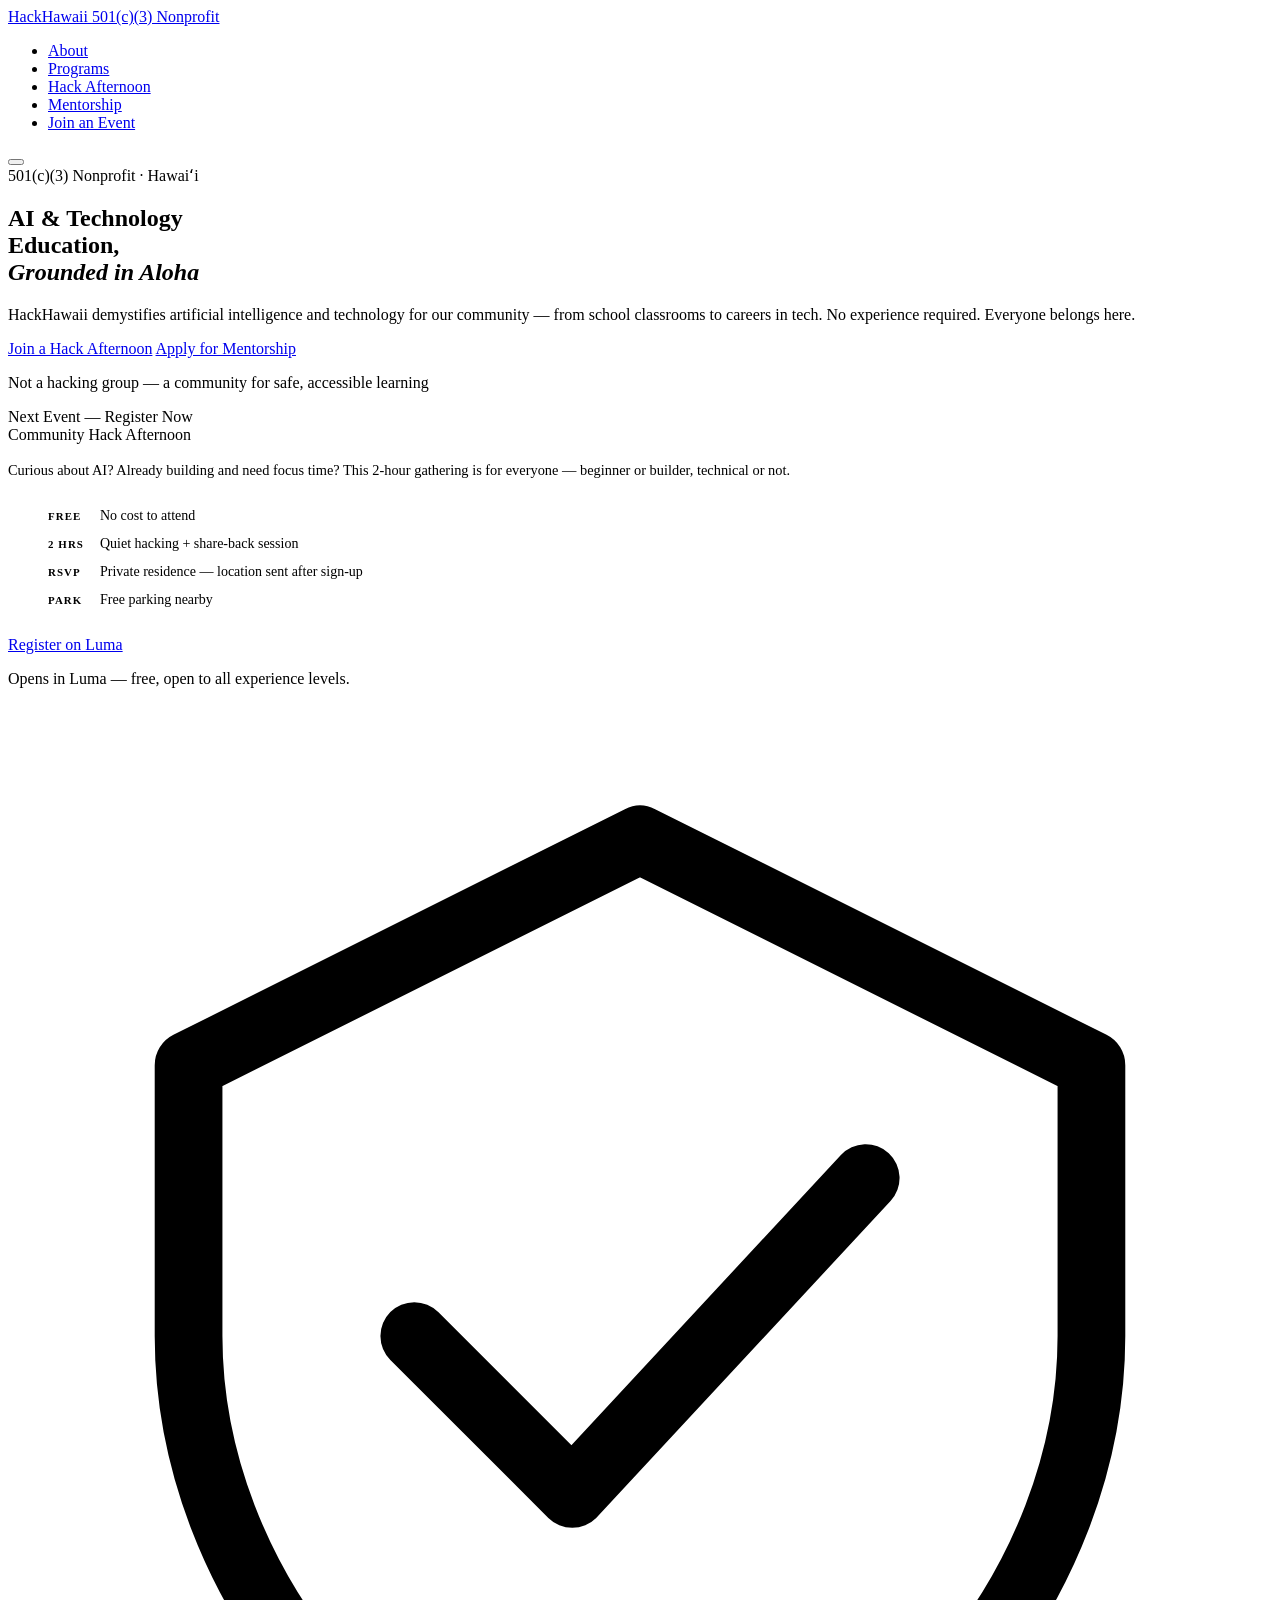
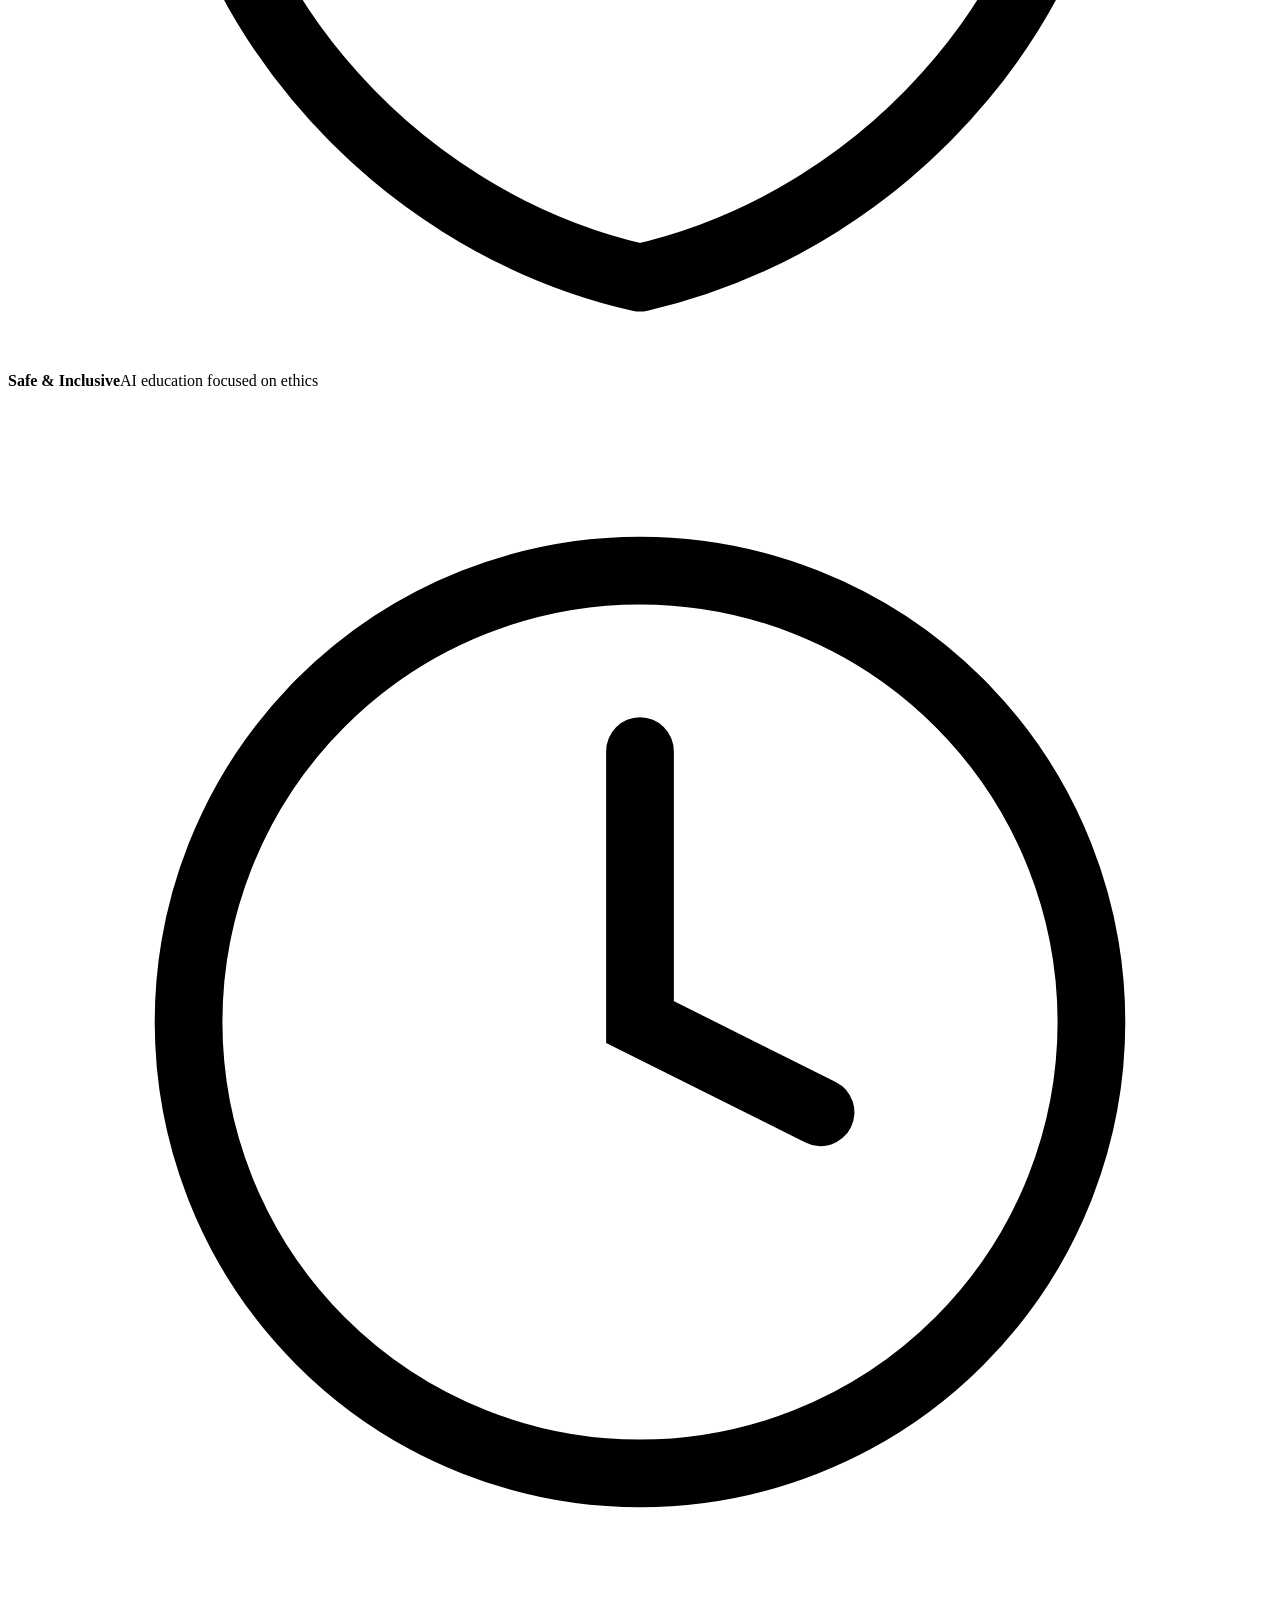
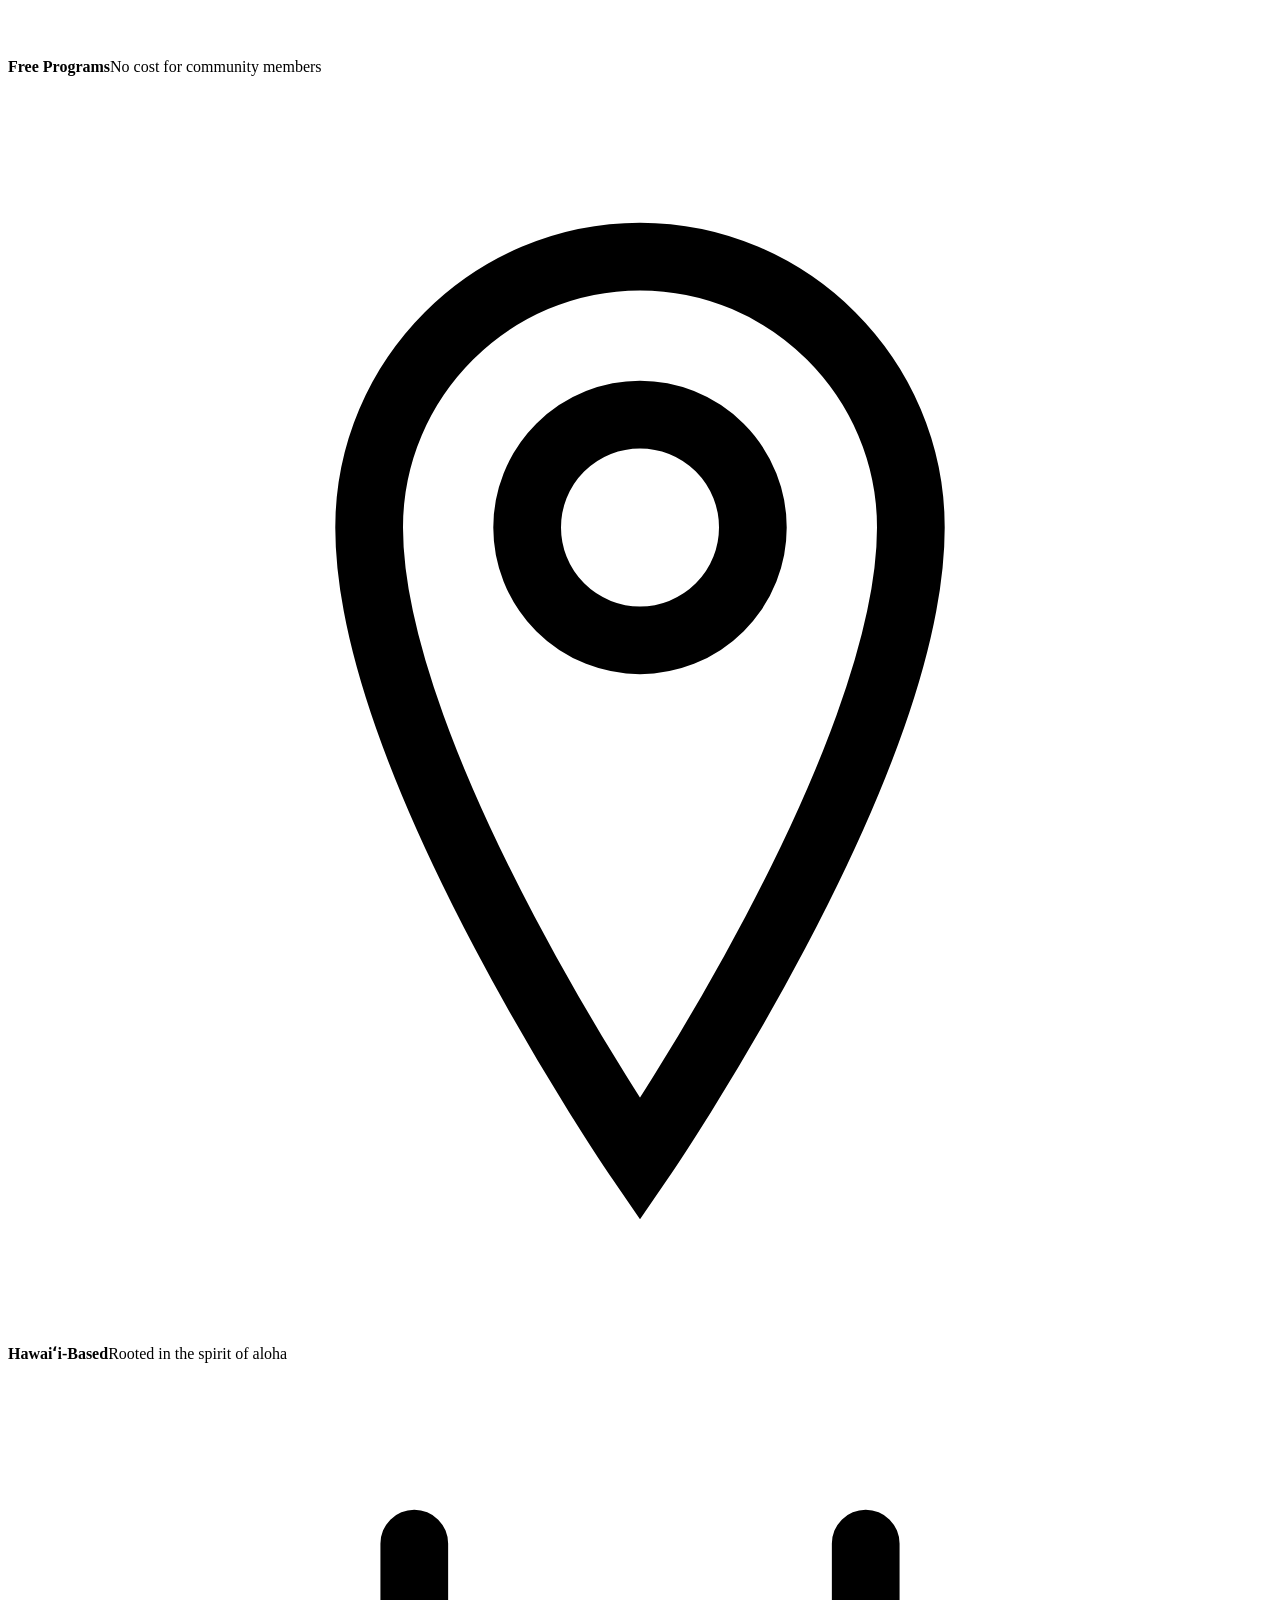
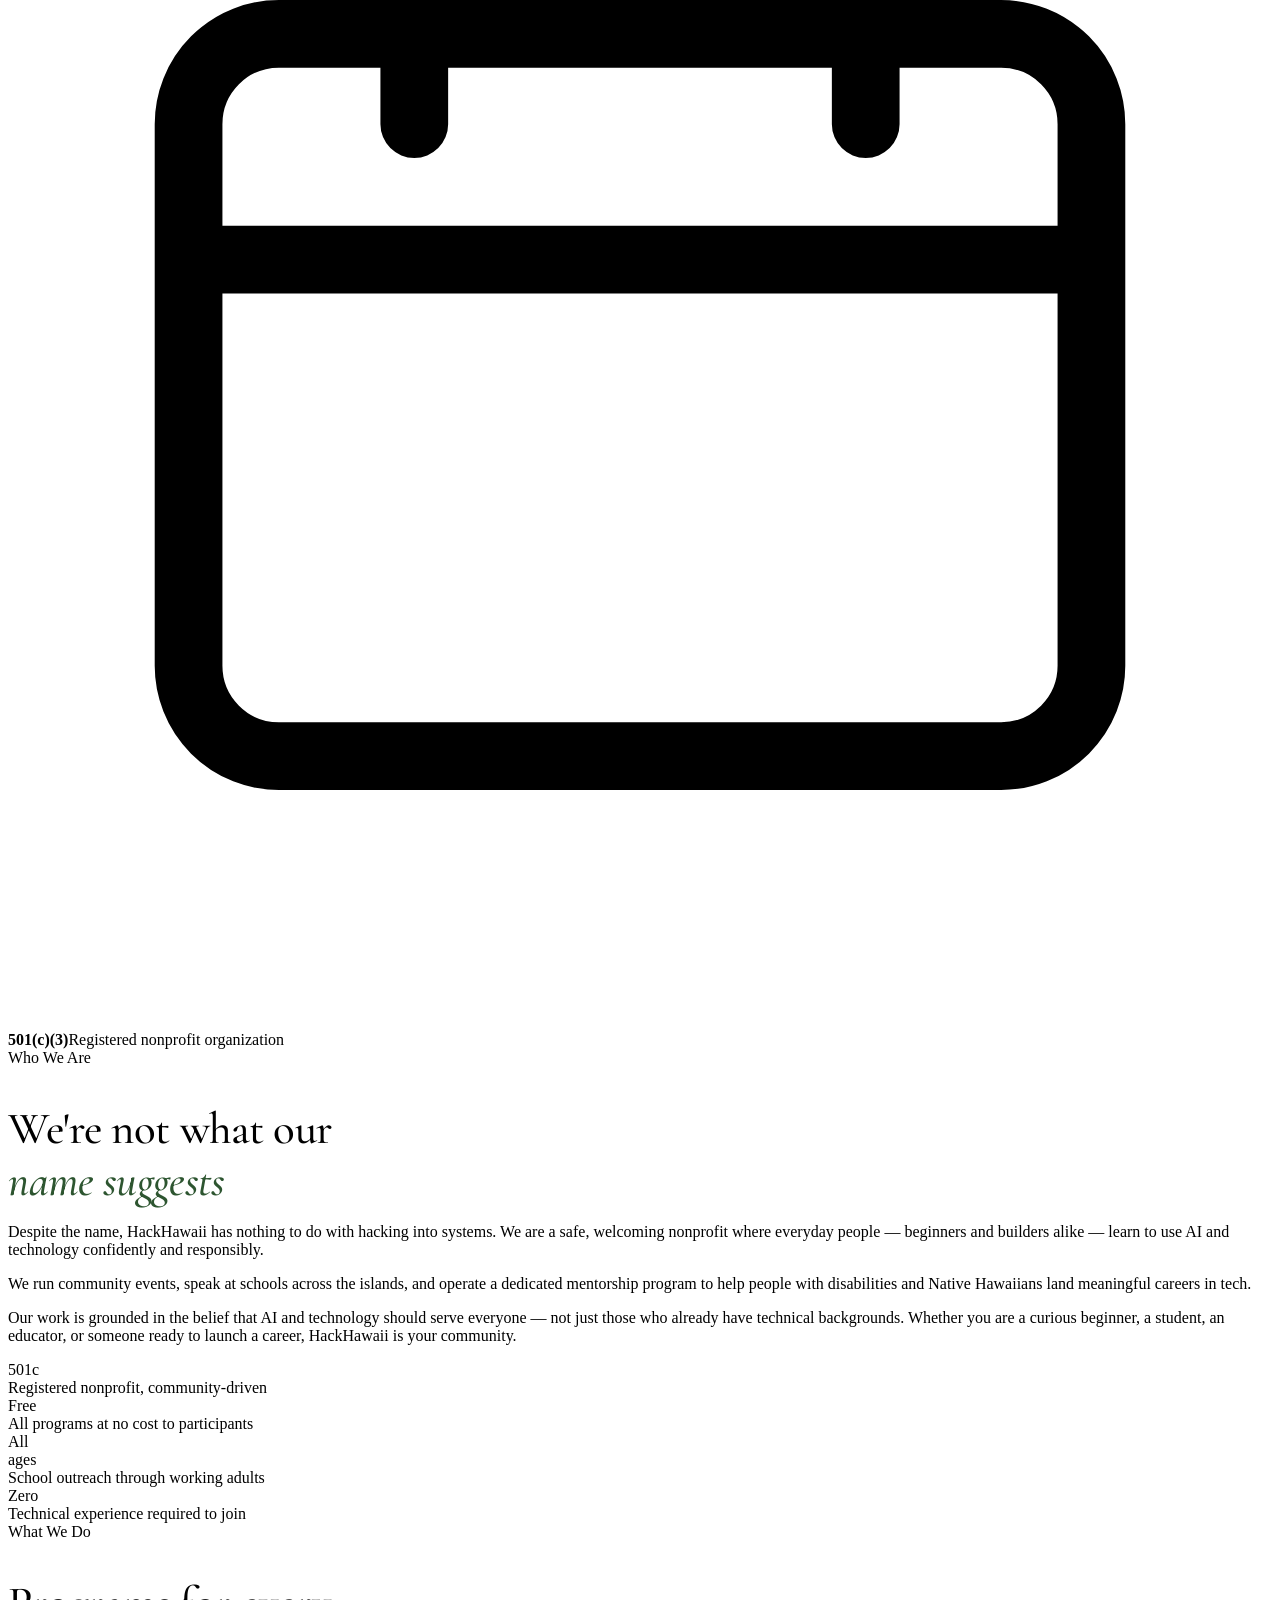
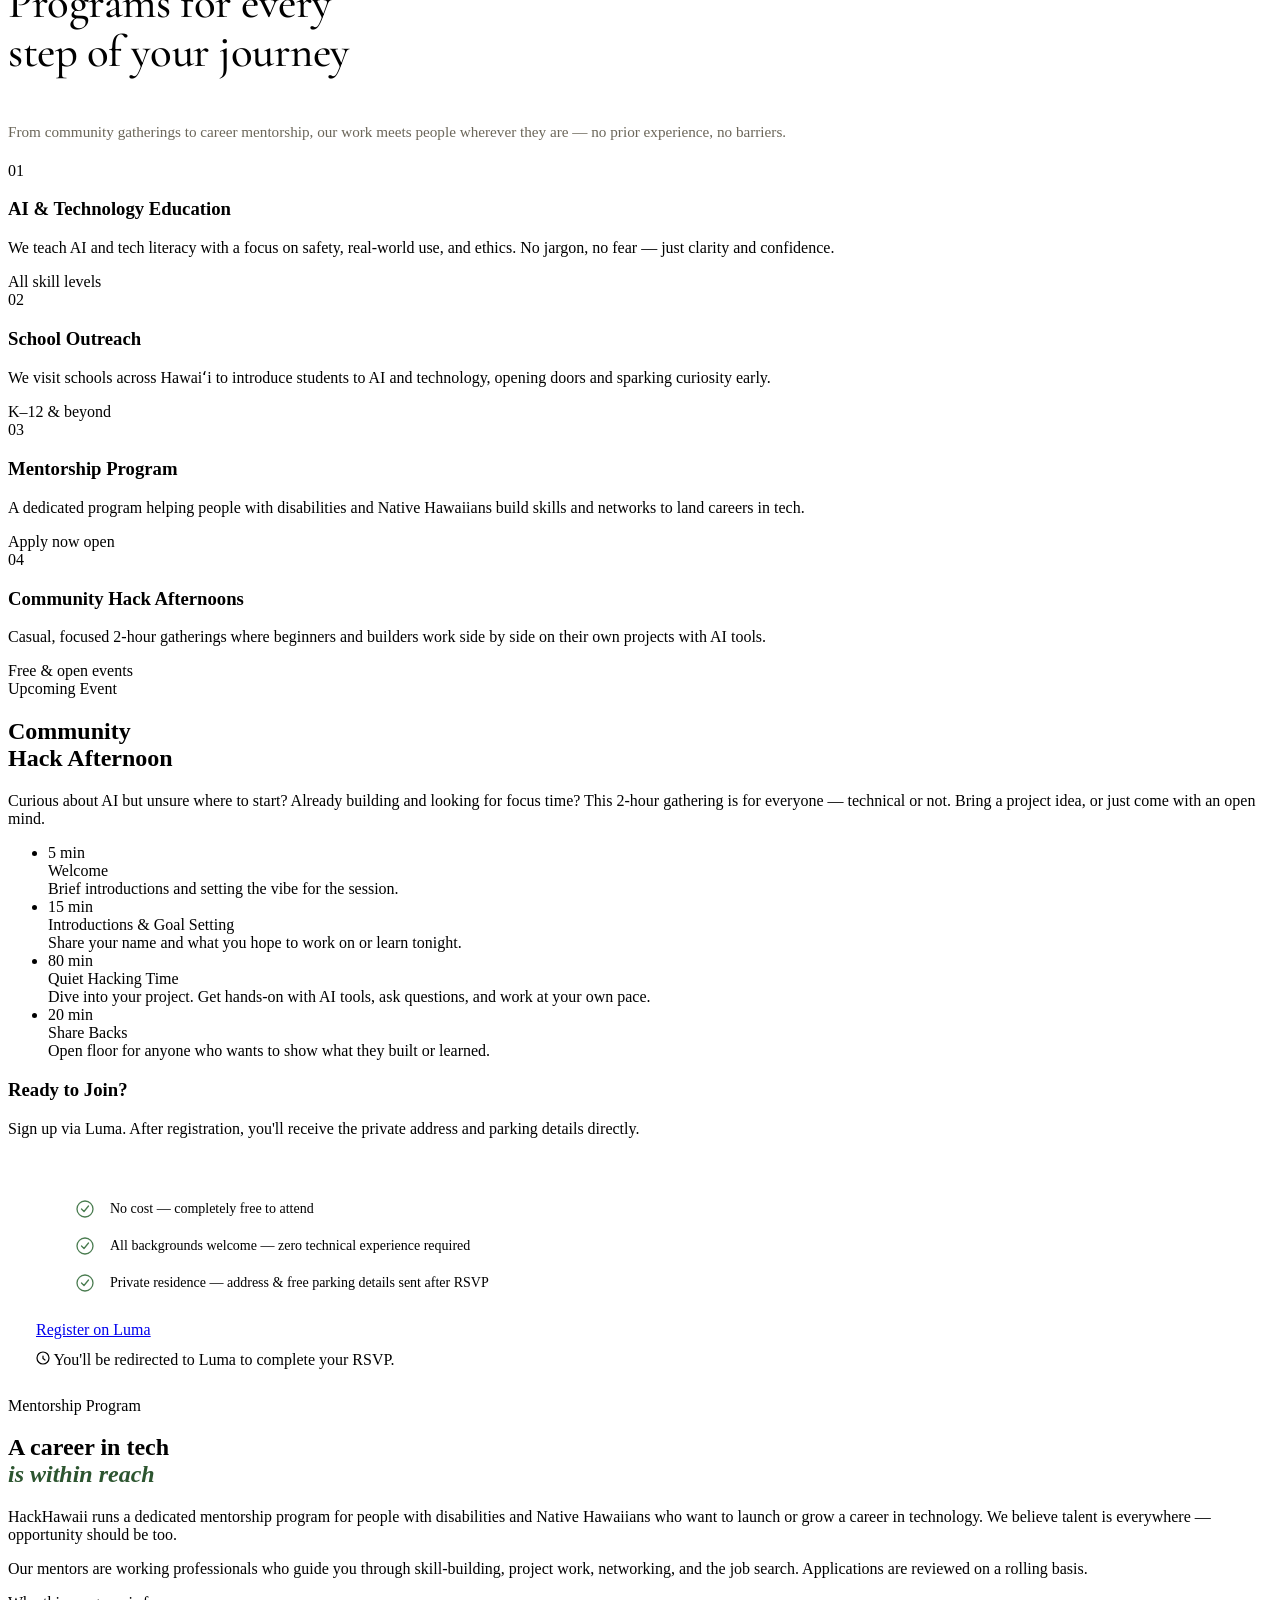
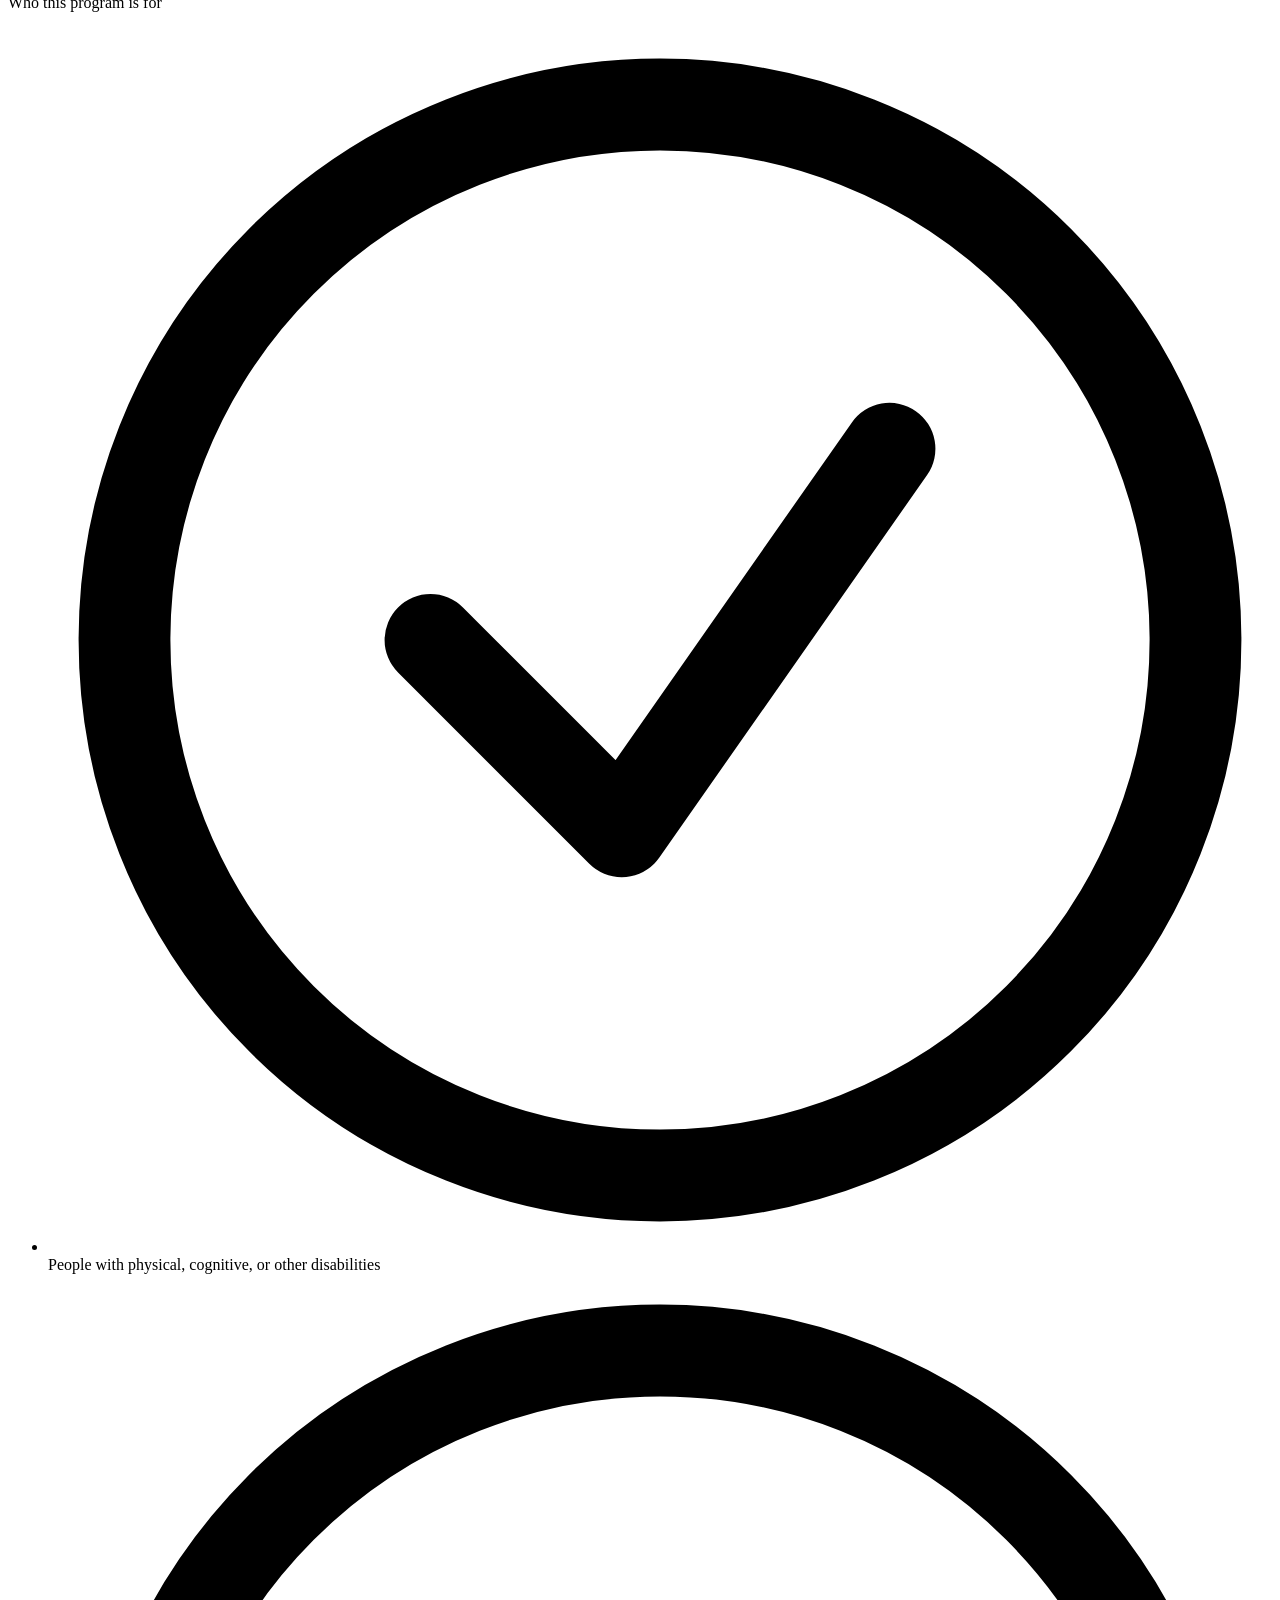
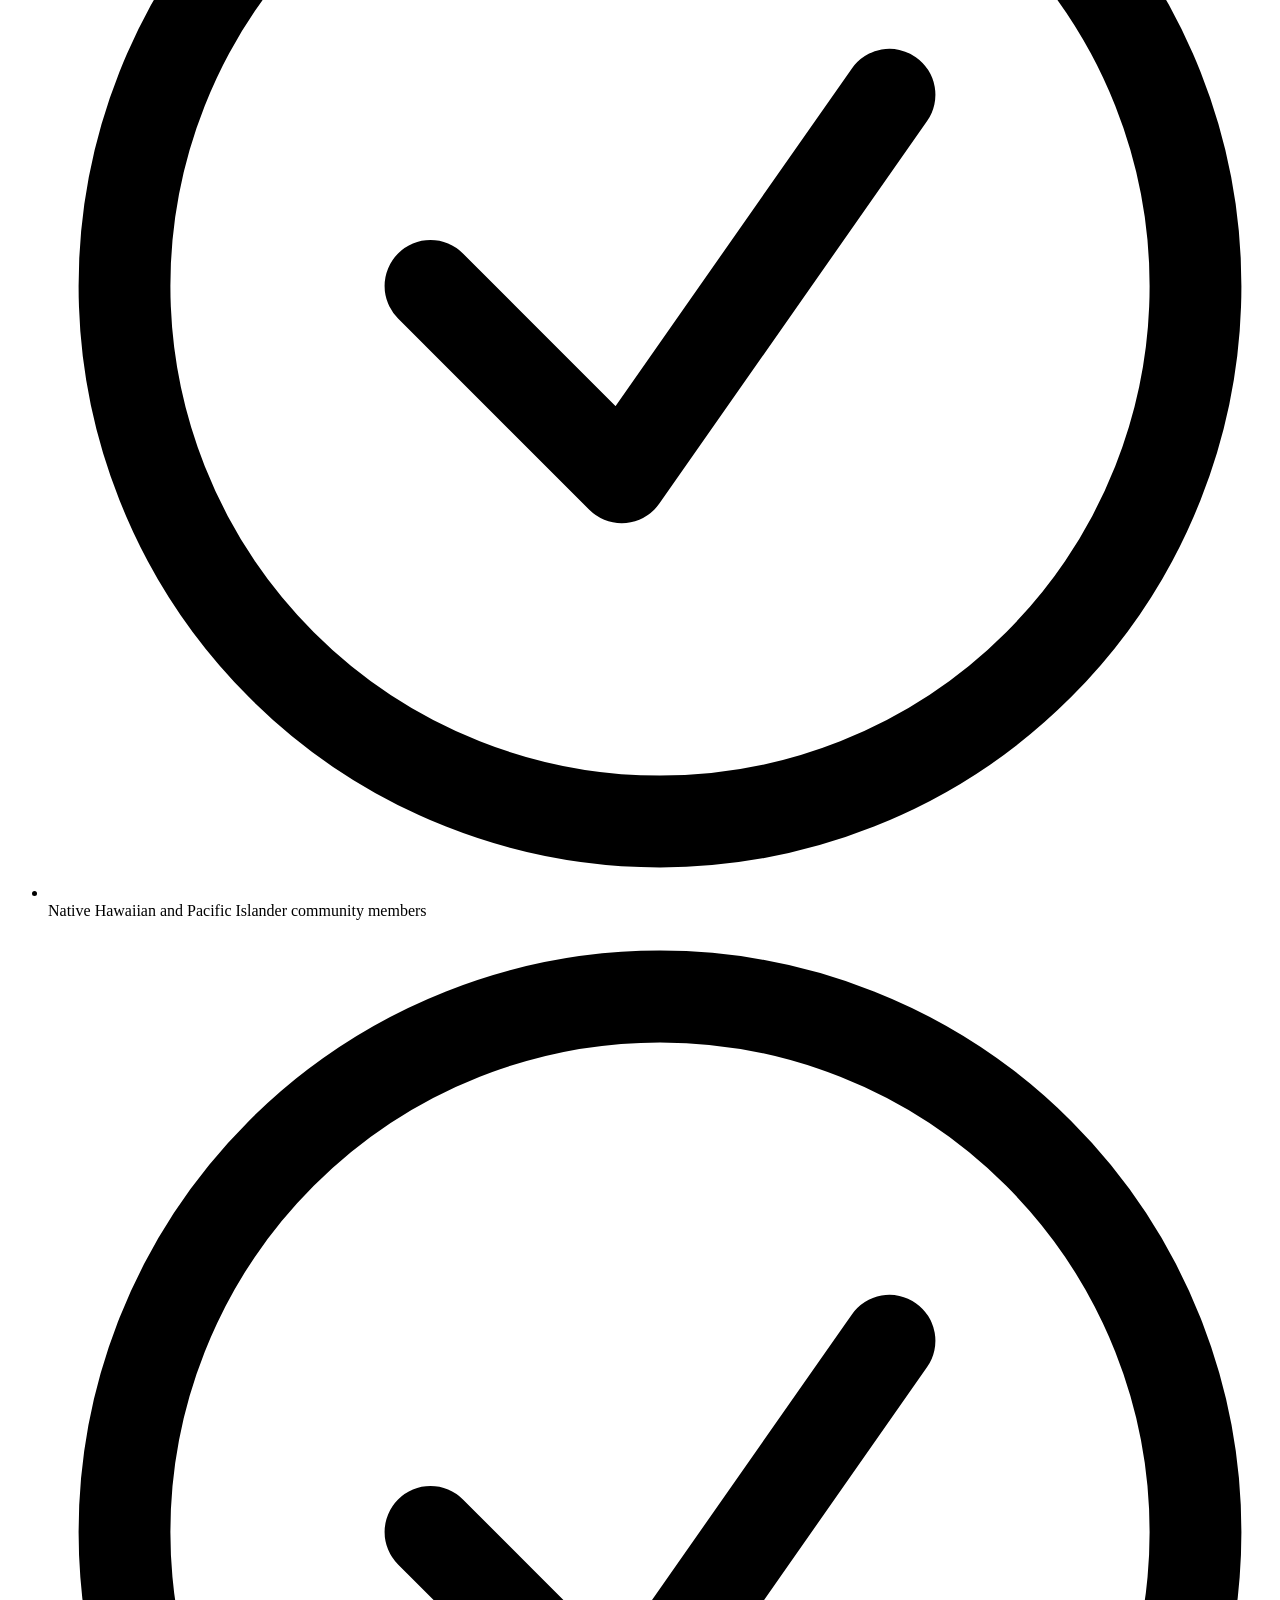
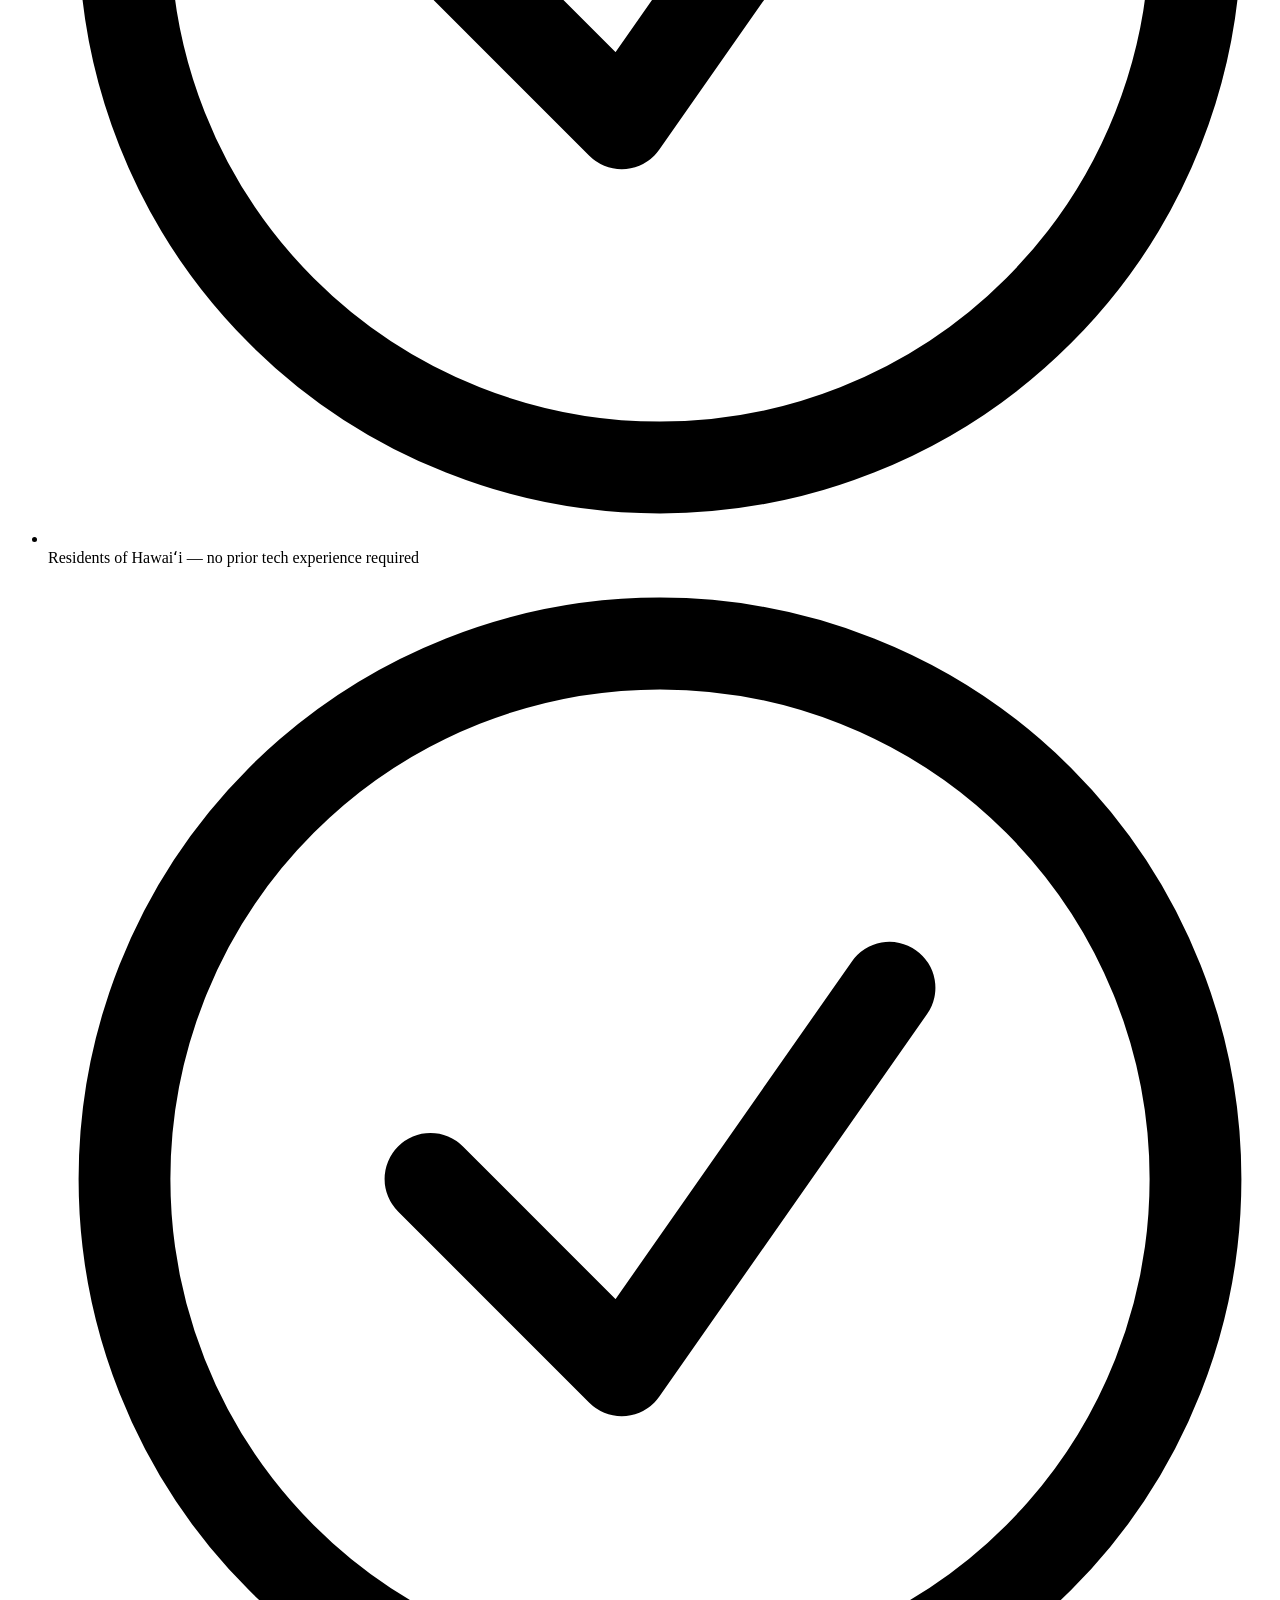
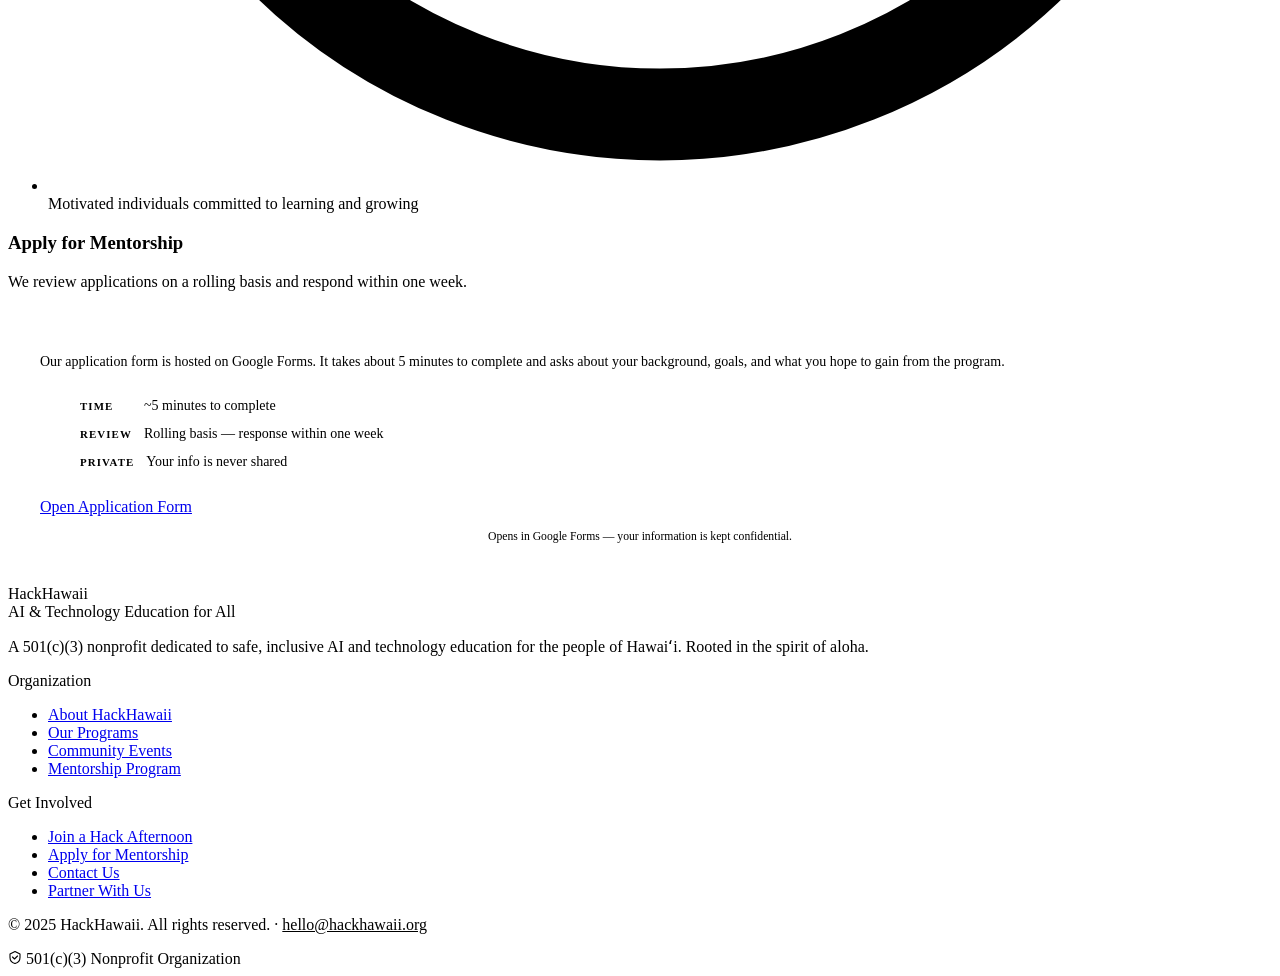
==== index.html @ 1b36009d "Add files via upload" ====
<!DOCTYPE html>
<html lang="en">
<head>
  <meta charset="UTF-8">
  <meta name="viewport" content="width=device-width, initial-scale=1.0">
  <meta name="description" content="HackHawaii is a 501(c)(3) nonprofit dedicated to safe, inclusive AI and technology education for the people of Hawaiʻi.">
  <meta name="theme-color" content="#1E3A1F">
  <title>HackHawaii — AI &amp; Technology Education for All</title>
  <link rel="preconnect" href="https://fonts.googleapis.com">
  <link rel="preconnect" href="https://fonts.gstatic.com" crossorigin>
  <link href="https://fonts.googleapis.com/css2?family=Cormorant+Garamond:ital,wght@0,400;0,500;0,600;1,400;1,500&family=Outfit:wght@300;400;500;600&display=swap" rel="stylesheet">
  <link rel="stylesheet" href="css/style.css">
</head>
<body>

<nav>
  <div class="nav-inner">
    <a href="#" class="nav-logo">
      <span class="nav-logo-main">HackHawaii</span>
      <span class="nav-logo-sub">501(c)(3) Nonprofit</span>
    </a>
    <ul class="nav-menu" id="nav-menu">
      <li><a href="#about">About</a></li>
      <li><a href="#programs">Programs</a></li>
      <li><a href="#event">Hack Afternoon</a></li>
      <li><a href="#apply">Mentorship</a></li>
      <li><a href="#event" class="nav-cta">Join an Event</a></li>
    </ul>
    <button class="nav-hamburger" id="hamburger" aria-label="Open menu" aria-expanded="false">
      <span></span><span></span><span></span>
    </button>
  </div>
</nav>

<section class="hero">
  <div class="hero-inner">
    <div class="hero-left">
      <div class="hero-tag">
        <div class="hero-tag-dot"></div>
        <span class="hero-tag-text">501(c)(3) Nonprofit · Hawaiʻi</span>
      </div>
      <h1>AI &amp; Technology<br>Education,<br><em>Grounded in Aloha</em></h1>
      <p class="hero-sub">HackHawaii demystifies artificial intelligence and technology for our community — from school classrooms to careers in tech. No experience required. Everyone belongs here.</p>
      <div class="hero-actions">
        <a href="#event" class="btn btn-forest btn-arrow">Join a Hack Afternoon</a>
        <a href="#apply" class="btn btn-outline btn-arrow">Apply for Mentorship</a>
      </div>
      <p class="hero-note">Not a hacking group — a community for safe, accessible learning</p>
    </div>

    <div class="hero-card">
      <div class="hero-card-header">
        <span class="eyebrow">Next Event &mdash; Register Now</span>
        <div class="hero-card-title">Community Hack Afternoon</div>
      </div>
      <div class="hero-card-body">
        <p style="font-size:0.9rem;font-weight:300;color:var(--ink-light);line-height:1.8;margin-bottom:1.5rem;">Curious about AI? Already building and need focus time? This 2-hour gathering is for everyone &mdash; beginner or builder, technical or not.</p>
        <ul style="list-style:none;display:flex;flex-direction:column;gap:0.75rem;margin-bottom:1.75rem;">
          <li style="display:flex;gap:0.75rem;align-items:baseline;font-size:0.875rem;font-weight:300;color:var(--ink-mid);"><span style="font-size:0.68rem;font-weight:600;letter-spacing:0.1em;text-transform:uppercase;color:var(--forest-light);min-width:40px;">Free</span>No cost to attend</li>
          <li style="display:flex;gap:0.75rem;align-items:baseline;font-size:0.875rem;font-weight:300;color:var(--ink-mid);"><span style="font-size:0.68rem;font-weight:600;letter-spacing:0.1em;text-transform:uppercase;color:var(--forest-light);min-width:40px;">2 hrs</span>Quiet hacking + share-back session</li>
          <li style="display:flex;gap:0.75rem;align-items:baseline;font-size:0.875rem;font-weight:300;color:var(--ink-mid);"><span style="font-size:0.68rem;font-weight:600;letter-spacing:0.1em;text-transform:uppercase;color:var(--forest-light);min-width:40px;">RSVP</span>Private residence &mdash; location sent after sign-up</li>
          <li style="display:flex;gap:0.75rem;align-items:baseline;font-size:0.875rem;font-weight:300;color:var(--ink-mid);"><span style="font-size:0.68rem;font-weight:600;letter-spacing:0.1em;text-transform:uppercase;color:var(--forest-light);min-width:40px;">Park</span>Free parking nearby</li>
        </ul>
      </div>
      <div class="hero-card-footer">
        <a href="https://luma.com/jmp3kclh" target="_blank" rel="noopener noreferrer" class="btn btn-forest btn-full btn-arrow">Register on Luma</a>
        <p class="form-privacy">Opens in Luma &mdash; free, open to all experience levels.</p>
      </div>
    </div>
  </div>
</section>

<div class="trust-bar">
  <div class="trust-inner">
    <div class="trust-item">
      <svg class="trust-icon" viewBox="0 0 28 28" fill="none"><path d="M14 3L4 8v6c0 5.5 4.3 10.7 10 12 5.7-1.3 10-6.5 10-12V8L14 3z" stroke="currentColor" stroke-width="1.5" stroke-linejoin="round"/><path d="M9 14l3.5 3.5L19 10.5" stroke="currentColor" stroke-width="1.5" stroke-linecap="round" stroke-linejoin="round"/></svg>
      <div class="trust-item-text"><strong>Safe &amp; Inclusive</strong>AI education focused on ethics</div>
    </div>
    <div class="trust-sep"></div>
    <div class="trust-item">
      <svg class="trust-icon" viewBox="0 0 28 28" fill="none"><circle cx="14" cy="14" r="10" stroke="currentColor" stroke-width="1.5"/><path d="M14 8v6l4 2" stroke="currentColor" stroke-width="1.5" stroke-linecap="round"/></svg>
      <div class="trust-item-text"><strong>Free Programs</strong>No cost for community members</div>
    </div>
    <div class="trust-sep"></div>
    <div class="trust-item">
      <svg class="trust-icon" viewBox="0 0 28 28" fill="none"><path d="M14 4C10.7 4 8 6.7 8 10c0 5.25 6 14 6 14s6-8.75 6-14c0-3.3-2.7-6-6-6z" stroke="currentColor" stroke-width="1.5"/><circle cx="14" cy="10" r="2.5" stroke="currentColor" stroke-width="1.5"/></svg>
      <div class="trust-item-text"><strong>Hawaiʻi-Based</strong>Rooted in the spirit of aloha</div>
    </div>
    <div class="trust-sep"></div>
    <div class="trust-item">
      <svg class="trust-icon" viewBox="0 0 28 28" fill="none"><rect x="4" y="6" width="20" height="16" rx="2" stroke="currentColor" stroke-width="1.5"/><path d="M4 11h20" stroke="currentColor" stroke-width="1.5"/><path d="M9 8V4M19 8V4" stroke="currentColor" stroke-width="1.5" stroke-linecap="round"/></svg>
      <div class="trust-item-text"><strong>501(c)(3)</strong>Registered nonprofit organization</div>
    </div>
  </div>
</div>

<section class="about-section" id="about">
  <div class="inner">
    <div class="about-grid">
      <div class="about-text">
        <span class="eyebrow">Who We Are</span>
        <h2 style="font-family:'Cormorant Garamond',serif;font-size:clamp(2rem,3.5vw,3rem);font-weight:500;line-height:1.15;margin-bottom:1rem;letter-spacing:-0.01em;">We're not what our<br><em style="font-style:italic;color:#2D5530;">name suggests</em></h2>
        <div class="divider"></div>
        <p>Despite the name, HackHawaii has nothing to do with hacking into systems. We are a safe, welcoming nonprofit where everyday people — beginners and builders alike — learn to use AI and technology confidently and responsibly.</p>
        <p>We run community events, speak at schools across the islands, and operate a dedicated mentorship program to help people with disabilities and Native Hawaiians land meaningful careers in tech.</p>
        <p>Our work is grounded in the belief that AI and technology should serve everyone — not just those who already have technical backgrounds. Whether you are a curious beginner, a student, an educator, or someone ready to launch a career, HackHawaii is your community.</p>
      </div>
      <div class="stat-grid">
        <div class="stat-cell"><div class="stat-number">501c</div><div class="stat-desc">Registered nonprofit, community-driven</div></div>
        <div class="stat-cell"><div class="stat-number">Free</div><div class="stat-desc">All programs at no cost to participants</div></div>
        <div class="stat-cell"><div class="stat-number">All<br>ages</div><div class="stat-desc">School outreach through working adults</div></div>
        <div class="stat-cell"><div class="stat-number">Zero</div><div class="stat-desc">Technical experience required to join</div></div>
      </div>
    </div>
  </div>
</section>

<section class="programs-section" id="programs">
  <div class="inner">
    <div class="programs-header">
      <div>
        <span class="eyebrow">What We Do</span>
        <h2 style="font-family:'Cormorant Garamond',serif;font-size:clamp(2rem,3.5vw,3rem);font-weight:500;line-height:1.1;letter-spacing:-0.01em;">Programs for every<br>step of your journey</h2>
      </div>
      <p style="font-size:0.95rem;font-weight:300;color:#6B6659;line-height:1.85;padding-top:0.25rem;">From community gatherings to career mentorship, our work meets people wherever they are — no prior experience, no barriers.</p>
    </div>
    <div class="programs-grid">
      <div class="prog-card">
        <div class="prog-number">01</div>
        <h3>AI &amp; Technology Education</h3>
        <p>We teach AI and tech literacy with a focus on safety, real-world use, and ethics. No jargon, no fear — just clarity and confidence.</p>
        <span class="prog-tag">All skill levels</span>
      </div>
      <div class="prog-card">
        <div class="prog-number">02</div>
        <h3>School Outreach</h3>
        <p>We visit schools across Hawaiʻi to introduce students to AI and technology, opening doors and sparking curiosity early.</p>
        <span class="prog-tag">K–12 &amp; beyond</span>
      </div>
      <div class="prog-card">
        <div class="prog-number">03</div>
        <h3>Mentorship Program</h3>
        <p>A dedicated program helping people with disabilities and Native Hawaiians build skills and networks to land careers in tech.</p>
        <span class="prog-tag">Apply now open</span>
      </div>
      <div class="prog-card">
        <div class="prog-number">04</div>
        <h3>Community Hack Afternoons</h3>
        <p>Casual, focused 2-hour gatherings where beginners and builders work side by side on their own projects with AI tools.</p>
        <span class="prog-tag">Free &amp; open events</span>
      </div>
    </div>
  </div>
</section>

<section class="event-section" id="event">
  <div class="inner">
    <div class="event-grid">
      <div>
        <span class="eyebrow event-eyebrow">Upcoming Event</span>
        <h2 class="event-heading">Community<br>Hack Afternoon</h2>
        <p class="event-sub">Curious about AI but unsure where to start? Already building and looking for focus time? This 2-hour gathering is for everyone — technical or not. Bring a project idea, or just come with an open mind.</p>
        <ul class="agenda">
          <li class="agenda-row">
            <span class="agenda-time">5 min</span>
            <div><div class="agenda-title">Welcome</div><div class="agenda-desc">Brief introductions and setting the vibe for the session.</div></div>
          </li>
          <li class="agenda-row">
            <span class="agenda-time">15 min</span>
            <div><div class="agenda-title">Introductions &amp; Goal Setting</div><div class="agenda-desc">Share your name and what you hope to work on or learn tonight.</div></div>
          </li>
          <li class="agenda-row">
            <span class="agenda-time">80 min</span>
            <div><div class="agenda-title">Quiet Hacking Time</div><div class="agenda-desc">Dive into your project. Get hands-on with AI tools, ask questions, and work at your own pace.</div></div>
          </li>
          <li class="agenda-row">
            <span class="agenda-time">20 min</span>
            <div><div class="agenda-title">Share Backs</div><div class="agenda-desc">Open floor for anyone who wants to show what they built or learned.</div></div>
          </li>
        </ul>
      </div>


      <div class="event-card">
        <div class="event-card-top">
          <h3>Ready to Join?</h3>
          <p>Sign up via Luma. After registration, you'll receive the private address and parking details directly.</p>
        </div>
        <div style="padding:1.75rem;">
          <ul style="list-style:none;display:flex;flex-direction:column;gap:1rem;margin-bottom:1.75rem;">
            <li style="display:flex;gap:1rem;align-items:flex-start;">
              <svg width="18" height="18" viewBox="0 0 18 18" fill="none" style="flex-shrink:0;margin-top:2px;"><circle cx="9" cy="9" r="8" stroke="#4A7C50" stroke-width="1.3"/><path d="M5.5 9l2.5 2.5L12.5 6" stroke="#4A7C50" stroke-width="1.3" stroke-linecap="round" stroke-linejoin="round"/></svg>
              <span style="font-size:0.875rem;font-weight:300;color:var(--ink-mid);line-height:1.5;">No cost &mdash; completely free to attend</span>
            </li>
            <li style="display:flex;gap:1rem;align-items:flex-start;">
              <svg width="18" height="18" viewBox="0 0 18 18" fill="none" style="flex-shrink:0;margin-top:2px;"><circle cx="9" cy="9" r="8" stroke="#4A7C50" stroke-width="1.3"/><path d="M5.5 9l2.5 2.5L12.5 6" stroke="#4A7C50" stroke-width="1.3" stroke-linecap="round" stroke-linejoin="round"/></svg>
              <span style="font-size:0.875rem;font-weight:300;color:var(--ink-mid);line-height:1.5;">All backgrounds welcome &mdash; zero technical experience required</span>
            </li>
            <li style="display:flex;gap:1rem;align-items:flex-start;">
              <svg width="18" height="18" viewBox="0 0 18 18" fill="none" style="flex-shrink:0;margin-top:2px;"><circle cx="9" cy="9" r="8" stroke="#4A7C50" stroke-width="1.3"/><path d="M5.5 9l2.5 2.5L12.5 6" stroke="#4A7C50" stroke-width="1.3" stroke-linecap="round" stroke-linejoin="round"/></svg>
              <span style="font-size:0.875rem;font-weight:300;color:var(--ink-mid);line-height:1.5;">Private residence &mdash; address &amp; free parking details sent after RSVP</span>
            </li>
          </ul>
          <a href="https://luma.com/jmp3kclh" target="_blank" rel="noopener noreferrer" class="btn btn-forest btn-full btn-arrow">Register on Luma</a>
          <div class="location-note" style="margin-top:0.75rem;">
            <svg width="14" height="14" viewBox="0 0 14 14" fill="none"><circle cx="7" cy="7" r="6" stroke="currentColor" stroke-width="1.2"/><path d="M7 5v2.5L9 9" stroke="currentColor" stroke-width="1.2" stroke-linecap="round"/></svg>
            You'll be redirected to Luma to complete your RSVP.
          </div>
        </div>
      </div>
    </div>
  </div>
</section>

<section class="apply-section" id="apply">
  <div class="inner">
    <div class="apply-grid">
      <div class="apply-left">
        <span class="eyebrow">Mentorship Program</span>
        <h2>A career in tech<br><em style="font-style:italic;color:#2D5530;">is within reach</em></h2>
        <div class="divider"></div>
        <p>HackHawaii runs a dedicated mentorship program for people with disabilities and Native Hawaiians who want to launch or grow a career in technology. We believe talent is everywhere — opportunity should be too.</p>
        <p>Our mentors are working professionals who guide you through skill-building, project work, networking, and the job search. Applications are reviewed on a rolling basis.</p>
        <p class="eligibility-heading">Who this program is for</p>
        <ul class="eligibility-list">
          <li>
            <svg class="check-icon" viewBox="0 0 16 16" fill="none"><circle cx="8" cy="8" r="7" stroke="currentColor" stroke-width="1.2"/><path d="M5 8l2.5 2.5L11 5.5" stroke="currentColor" stroke-width="1.2" stroke-linecap="round" stroke-linejoin="round"/></svg>
            People with physical, cognitive, or other disabilities
          </li>
          <li>
            <svg class="check-icon" viewBox="0 0 16 16" fill="none"><circle cx="8" cy="8" r="7" stroke="currentColor" stroke-width="1.2"/><path d="M5 8l2.5 2.5L11 5.5" stroke="currentColor" stroke-width="1.2" stroke-linecap="round" stroke-linejoin="round"/></svg>
            Native Hawaiian and Pacific Islander community members
          </li>
          <li>
            <svg class="check-icon" viewBox="0 0 16 16" fill="none"><circle cx="8" cy="8" r="7" stroke="currentColor" stroke-width="1.2"/><path d="M5 8l2.5 2.5L11 5.5" stroke="currentColor" stroke-width="1.2" stroke-linecap="round" stroke-linejoin="round"/></svg>
            Residents of Hawaiʻi — no prior tech experience required
          </li>
          <li>
            <svg class="check-icon" viewBox="0 0 16 16" fill="none"><circle cx="8" cy="8" r="7" stroke="currentColor" stroke-width="1.2"/><path d="M5 8l2.5 2.5L11 5.5" stroke="currentColor" stroke-width="1.2" stroke-linecap="round" stroke-linejoin="round"/></svg>
            Motivated individuals committed to learning and growing
          </li>
        </ul>
      </div>


      <div class="apply-form-wrap">
        <div class="apply-form-header">
          <h3>Apply for Mentorship</h3>
          <p>We review applications on a rolling basis and respond within one week.</p>
        </div>
        <div style="padding:1.75rem 2rem;">
          <p style="font-size:0.875rem;font-weight:300;color:var(--ink-light);line-height:1.8;margin-bottom:1.5rem;">Our application form is hosted on Google Forms. It takes about 5 minutes to complete and asks about your background, goals, and what you hope to gain from the program.</p>
          <ul style="list-style:none;display:flex;flex-direction:column;gap:0.75rem;margin-bottom:1.75rem;">
            <li style="display:flex;gap:0.75rem;align-items:baseline;font-size:0.875rem;font-weight:300;color:var(--ink-mid);"><span style="font-size:0.68rem;font-weight:600;letter-spacing:0.1em;text-transform:uppercase;color:var(--forest-light);min-width:52px;">Time</span>~5 minutes to complete</li>
            <li style="display:flex;gap:0.75rem;align-items:baseline;font-size:0.875rem;font-weight:300;color:var(--ink-mid);"><span style="font-size:0.68rem;font-weight:600;letter-spacing:0.1em;text-transform:uppercase;color:var(--forest-light);min-width:52px;">Review</span>Rolling basis &mdash; response within one week</li>
            <li style="display:flex;gap:0.75rem;align-items:baseline;font-size:0.875rem;font-weight:300;color:var(--ink-mid);"><span style="font-size:0.68rem;font-weight:600;letter-spacing:0.1em;text-transform:uppercase;color:var(--forest-light);min-width:52px;">Private</span>Your info is never shared</li>
          </ul>
          <a href="https://docs.google.com/forms/d/e/1FAIpQLSdEV1iraKe-TQJOlk2J11hAXRIwYrNouNkWUqlPvL1EReXsSQ/viewform?usp=publish-editor" target="_blank" rel="noopener noreferrer" class="btn btn-forest btn-full btn-arrow">Open Application Form</a>
          <p style="margin-top:0.75rem;font-size:0.73rem;color:var(--ink-faint);text-align:center;line-height:1.5;">Opens in Google Forms &mdash; your information is kept confidential.</p>
        </div>
      </div>
    </div>
  </div>
</section>

<footer>
  <div class="footer-inner">
    <div class="footer-top">
      <div>
        <div class="footer-brand-name">HackHawaii</div>
        <div class="footer-brand-tag">AI &amp; Technology Education for All</div>
        <p class="footer-brand-desc">A 501(c)(3) nonprofit dedicated to safe, inclusive AI and technology education for the people of Hawaiʻi. Rooted in the spirit of aloha.</p>
      </div>
      <div>
        <div class="footer-col-heading">Organization</div>
        <ul class="footer-col-links">
          <li><a href="#about">About HackHawaii</a></li>
          <li><a href="#programs">Our Programs</a></li>
          <li><a href="#event">Community Events</a></li>
          <li><a href="#apply">Mentorship Program</a></li>
        </ul>
      </div>
      <div>
        <div class="footer-col-heading">Get Involved</div>
        <ul class="footer-col-links">
          <li><a href="#event">Join a Hack Afternoon</a></li>
          <li><a href="#apply">Apply for Mentorship</a></li>
          <li><a href="mailto:hello@hackhawaii.org">Contact Us</a></li>
          <li><a href="mailto:hello@hackhawaii.org">Partner With Us</a></li>
        </ul>
      </div>
    </div>
    <div class="footer-bottom">
      <p class="footer-copy">&copy; 2025 HackHawaii. All rights reserved. &middot; <a href="mailto:hello@hackhawaii.org" style="color:inherit;">hello@hackhawaii.org</a></p>
      <div class="footer-501c">
        <svg width="14" height="14" viewBox="0 0 14 14" fill="none"><path d="M7 1.5L2 4v3.5c0 2.75 2.15 5.35 5 6 2.85-.65 5-3.25 5-6V4L7 1.5z" stroke="currentColor" stroke-width="1.1" stroke-linejoin="round"/><path d="M4.5 7l2 2 3-3" stroke="currentColor" stroke-width="1.1" stroke-linecap="round" stroke-linejoin="round"/></svg>
        501(c)(3) Nonprofit Organization
      </div>
    </div>
  </div>
</footer>

<script src="js/main.js"></script>
</body>
</html>
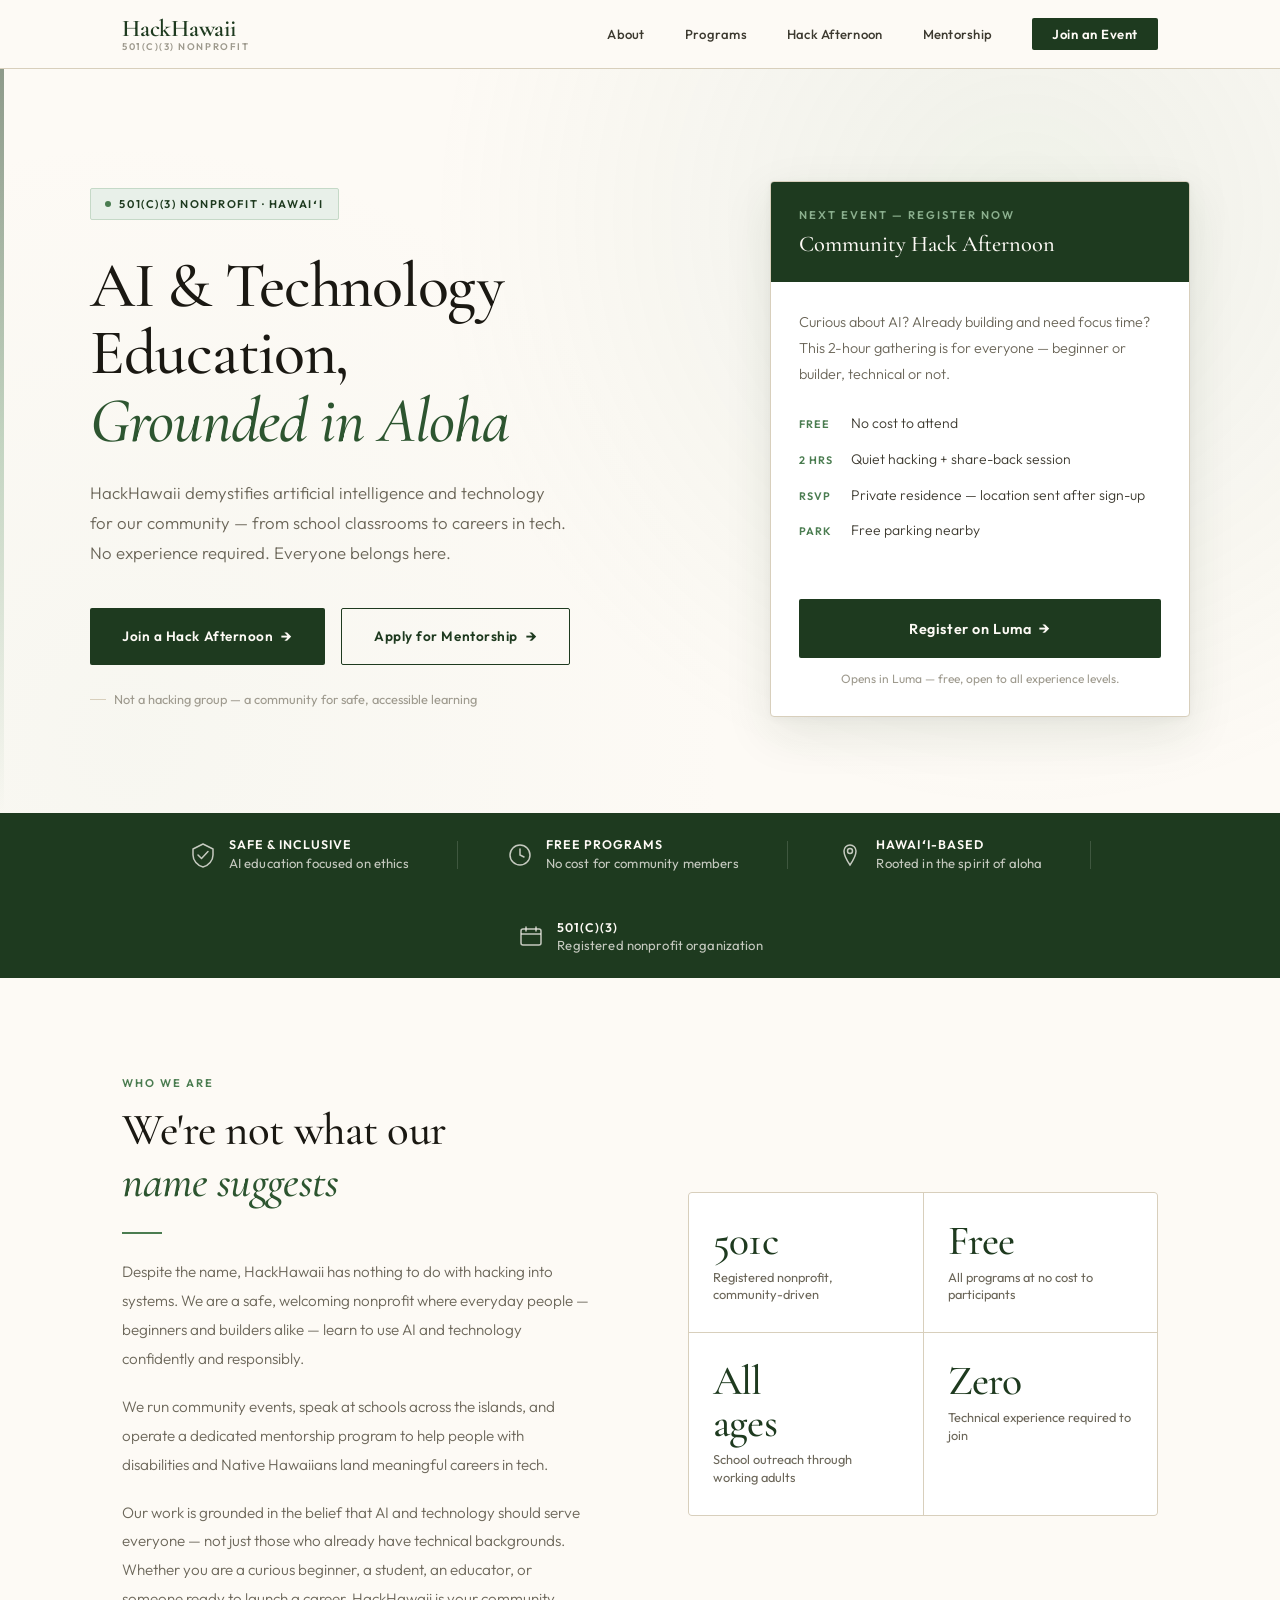
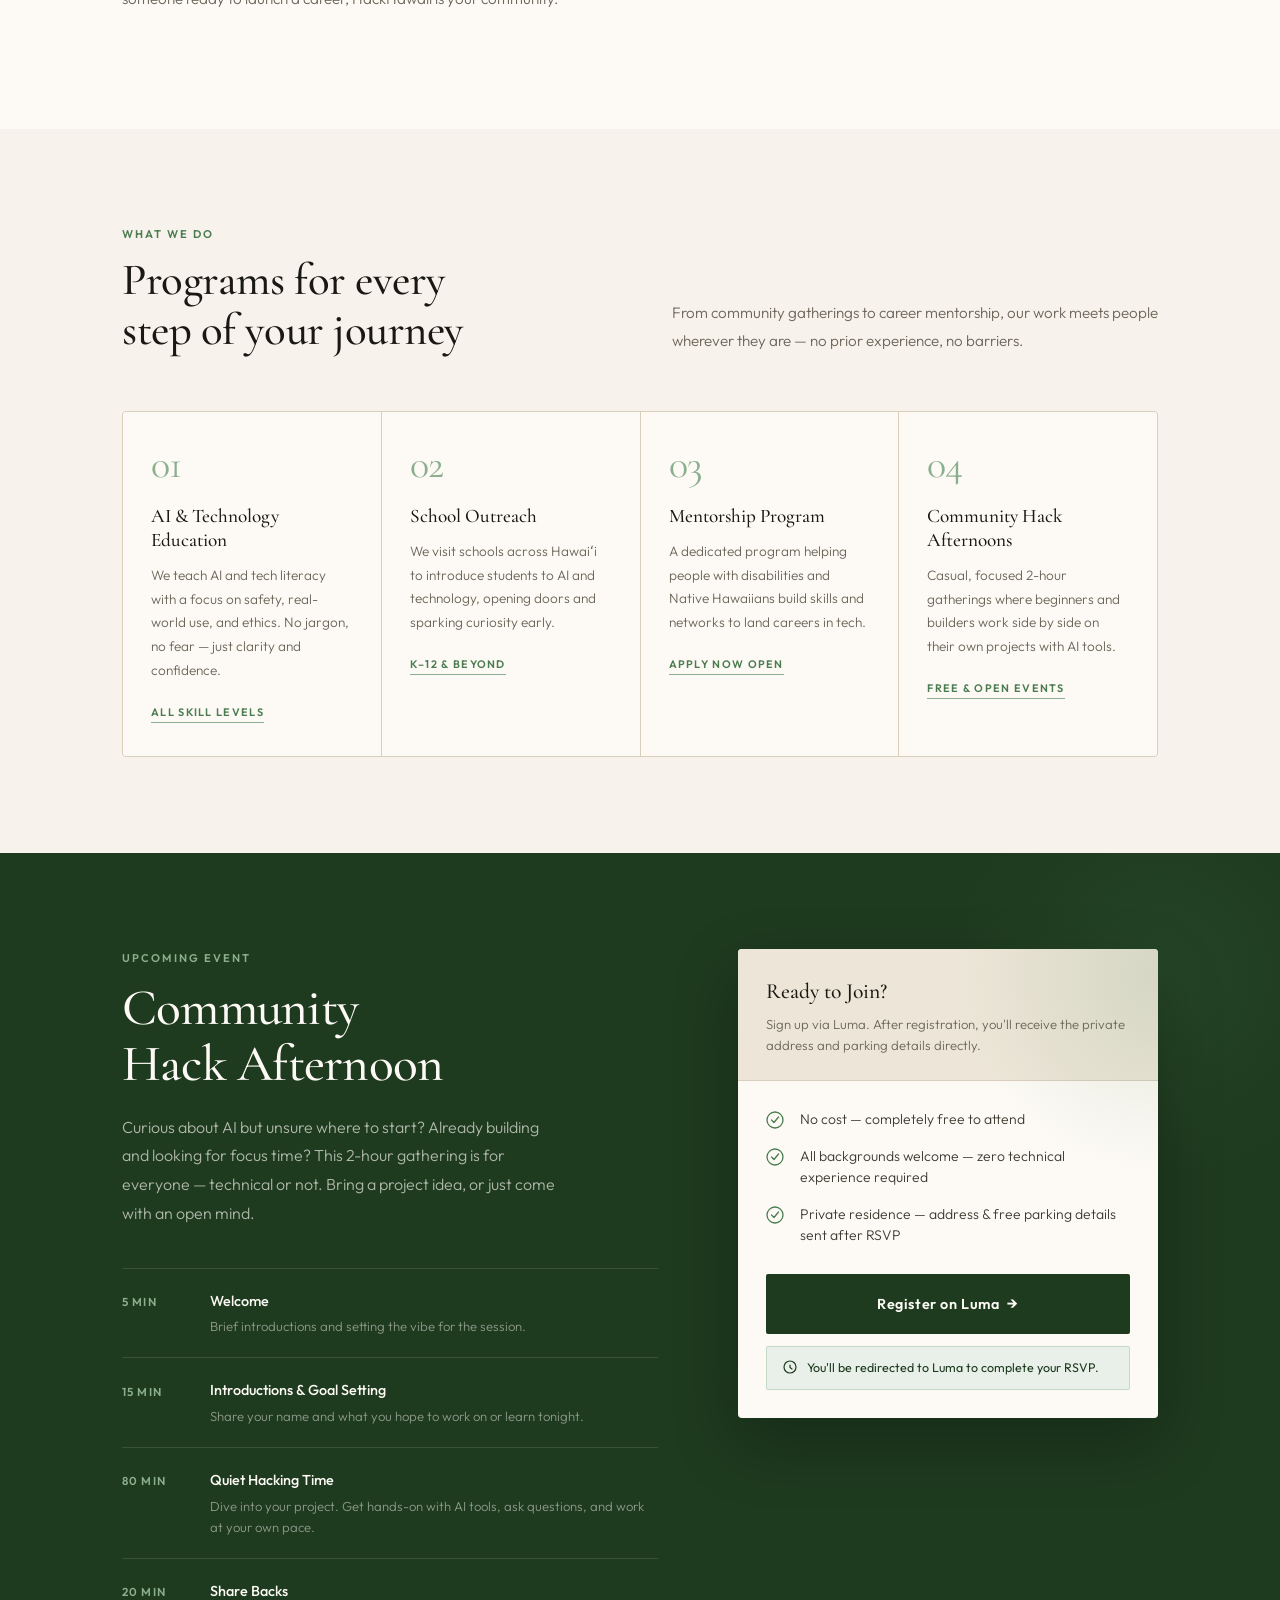
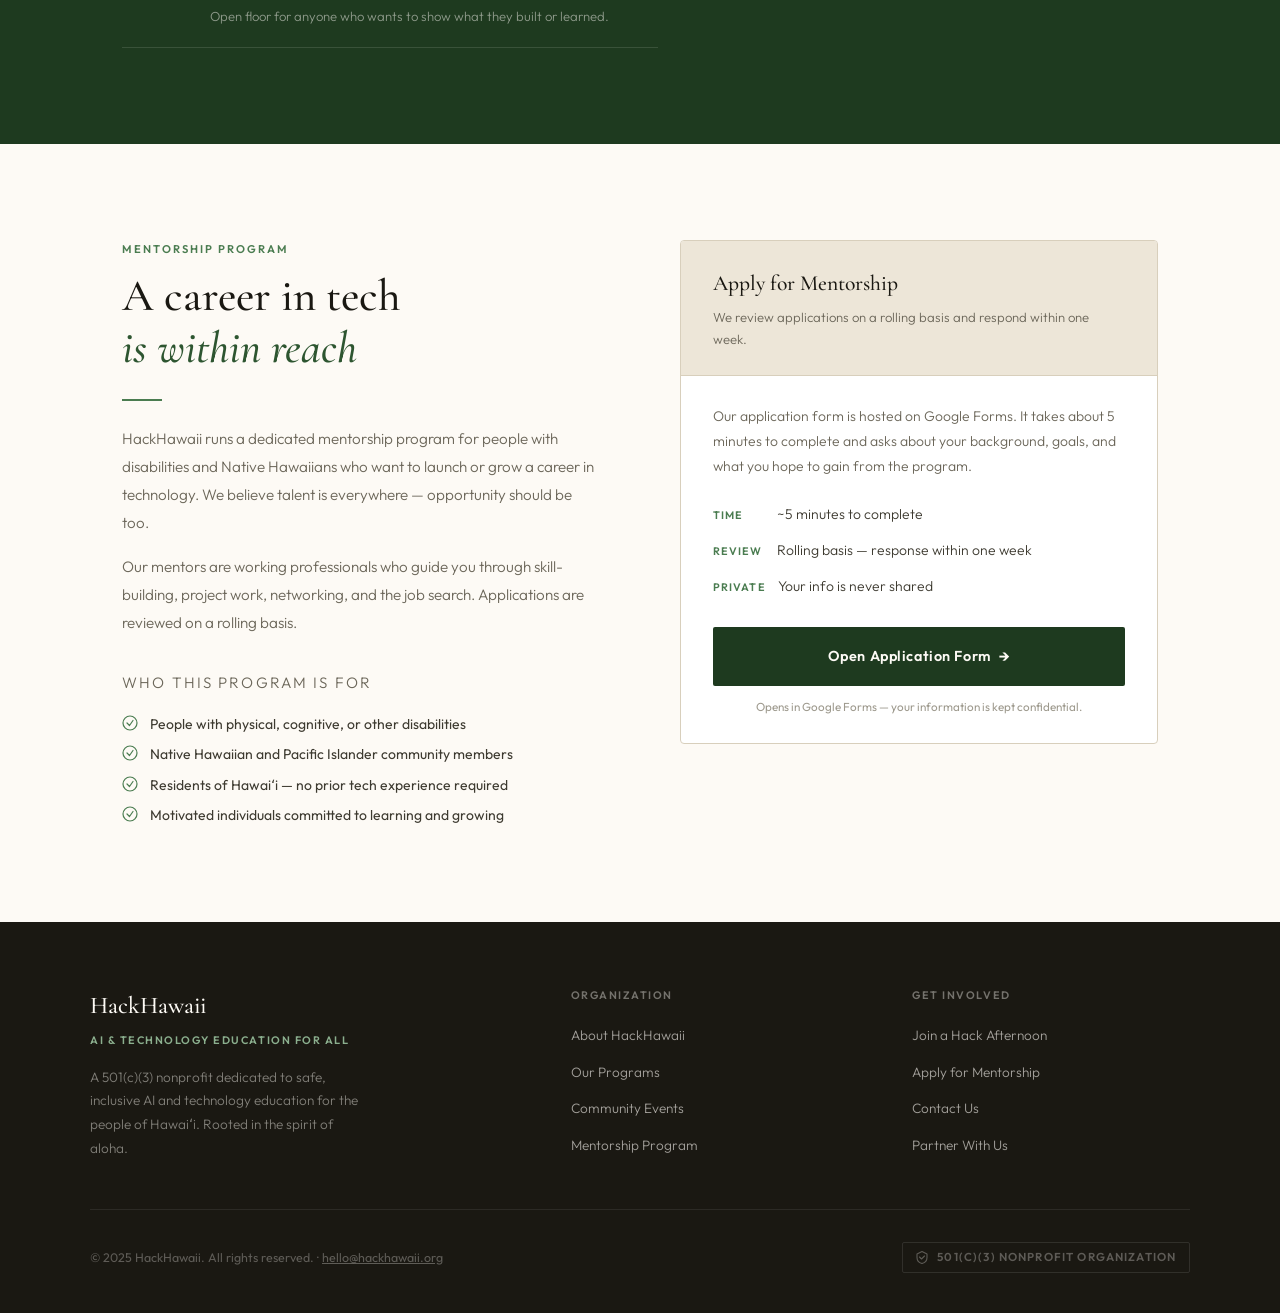
==== commit 918a2b43: "Update index.html" ====
--- a/index.html
+++ b/index.html
@@ -9,7 +9,7 @@
   <link rel="preconnect" href="https://fonts.googleapis.com">
   <link rel="preconnect" href="https://fonts.gstatic.com" crossorigin>
   <link href="https://fonts.googleapis.com/css2?family=Cormorant+Garamond:ital,wght@0,400;0,500;0,600;1,400;1,500&family=Outfit:wght@300;400;500;600&display=swap" rel="stylesheet">
-  <link rel="stylesheet" href="css/style.css">
+ <link rel="stylesheet" href="style.css">
 </head>
 <body>
 
@@ -300,6 +300,6 @@
   </div>
 </footer>
 
-<script src="js/main.js"></script>
+<script src="main.js"></script>
 </body>
 </html>
--- a/style.css
+++ b/style.css
@@ -0,0 +1,250 @@
+/* ===================================
+   HackHawaii — High-End Nonprofit CSS
+   =================================== */
+
+@import url('https://fonts.googleapis.com/css2?family=Cormorant+Garamond:ital,wght@0,400;0,500;0,600;1,400;1,500&family=Outfit:wght@300;400;500;600&display=swap');
+
+:root {
+  --sand:        #F7F3EC;
+  --sand-mid:    #EDE6D8;
+  --sand-border: #D8CFBC;
+  --forest:      #1E3A1F;
+  --forest-mid:  #2D5530;
+  --forest-light:#4A7C50;
+  --sage:        #8BAF8E;
+  --sage-light:  #C5D9C7;
+  --sage-pale:   #E8F0E9;
+  --ink:         #1A1812;
+  --ink-mid:     #3D3A30;
+  --ink-light:   #6B6659;
+  --ink-faint:   #9E9A8E;
+  --cream:       #FDFAF5;
+  --white:       #FFFFFF;
+  --display:     'Cormorant Garamond', Georgia, serif;
+  --body:        'Outfit', system-ui, sans-serif;
+  --max-w:       1100px;
+  --section-v:   6rem;
+}
+
+*, *::before, *::after { margin: 0; padding: 0; box-sizing: border-box; }
+html { scroll-behavior: smooth; font-size: 16px; }
+body {
+  font-family: var(--body);
+  background: var(--sand);
+  color: var(--ink);
+  line-height: 1.7;
+  -webkit-font-smoothing: antialiased;
+}
+
+/* Utilities */
+.inner { max-width: var(--max-w); margin: 0 auto; padding: 0 2rem; }
+.eyebrow {
+  font-size: 0.7rem; font-weight: 600; letter-spacing: 0.18em;
+  text-transform: uppercase; color: var(--forest-light);
+  display: block; margin-bottom: 0.75rem;
+}
+.divider { width: 40px; height: 2px; background: var(--forest-light); margin: 1.5rem 0; }
+
+/* Buttons */
+.btn {
+  display: inline-flex; align-items: center; gap: 0.5rem;
+  font-family: var(--body); font-size: 0.85rem; font-weight: 600;
+  letter-spacing: 0.04em; text-decoration: none; border-radius: 2px;
+  cursor: pointer; transition: all 0.2s ease; border: none;
+  padding: 0.85rem 2rem;
+}
+.btn-forest { background: var(--forest); color: var(--cream); }
+.btn-forest:hover { background: var(--forest-mid); transform: translateY(-1px); box-shadow: 0 6px 20px rgba(30,58,31,0.25); }
+.btn-outline { background: transparent; color: var(--forest); border: 1.5px solid var(--forest); }
+.btn-outline:hover { background: var(--forest); color: var(--cream); }
+.btn-full { width: 100%; justify-content: center; padding: 1rem 2rem; font-size: 0.9rem; }
+.btn-arrow::after { content: '→'; font-size: 1rem; transition: transform 0.2s; }
+.btn-arrow:hover::after { transform: translateX(4px); }
+
+/* Navigation */
+nav {
+  position: sticky; top: 0; z-index: 200;
+  background: rgba(253,250,245,0.96);
+  backdrop-filter: blur(12px); -webkit-backdrop-filter: blur(12px);
+  border-bottom: 1px solid var(--sand-border);
+}
+.nav-inner {
+  max-width: var(--max-w); margin: 0 auto; padding: 0 2rem;
+  height: 68px; display: flex; align-items: center; justify-content: space-between;
+}
+.nav-logo { text-decoration: none; display: flex; flex-direction: column; line-height: 1; }
+.nav-logo-main { font-family: var(--display); font-size: 1.5rem; font-weight: 600; color: var(--forest); letter-spacing: -0.01em; }
+.nav-logo-sub { font-size: 0.6rem; font-weight: 600; letter-spacing: 0.16em; text-transform: uppercase; color: var(--ink-faint); margin-top: 1px; }
+.nav-menu { display: flex; align-items: center; gap: 2.5rem; list-style: none; }
+.nav-menu a { font-size: 0.82rem; font-weight: 500; color: var(--ink-mid); text-decoration: none; letter-spacing: 0.02em; transition: color 0.2s; }
+.nav-menu a:hover { color: var(--forest); }
+.nav-menu .nav-cta { background: var(--forest); color: var(--cream); padding: 0.5rem 1.25rem; border-radius: 2px; font-weight: 600; letter-spacing: 0.04em; transition: background 0.2s, box-shadow 0.2s; }
+.nav-menu .nav-cta:hover { background: var(--forest-mid); box-shadow: 0 4px 14px rgba(30,58,31,0.22); }
+.nav-hamburger { display: none; background: none; border: none; cursor: pointer; padding: 4px; flex-direction: column; gap: 5px; }
+.nav-hamburger span { display: block; width: 22px; height: 1.5px; background: var(--ink); transition: all 0.25s; }
+
+/* Hero */
+.hero { background: var(--cream); padding: 7rem 2rem 6rem; position: relative; overflow: hidden; }
+.hero::before {
+  content: ''; position: absolute; inset: 0; pointer-events: none;
+  background-image: radial-gradient(circle at 80% 20%, rgba(139,175,142,0.12) 0%, transparent 50%), radial-gradient(circle at 10% 90%, rgba(196,217,199,0.1) 0%, transparent 45%);
+}
+.hero::after { content: ''; position: absolute; top: 0; bottom: 0; left: 0; width: 4px; background: linear-gradient(to bottom, var(--forest), var(--sage), transparent); opacity: 0.5; }
+.hero-inner { max-width: var(--max-w); margin: 0 auto; display: grid; grid-template-columns: 1fr 420px; gap: 5rem; align-items: center; position: relative; z-index: 1; }
+.hero-tag { display: inline-flex; align-items: center; gap: 0.5rem; background: var(--sage-pale); border: 1px solid var(--sage-light); border-radius: 2px; padding: 0.35rem 0.9rem; margin-bottom: 2rem; }
+.hero-tag-dot { width: 6px; height: 6px; border-radius: 50%; background: var(--forest-light); flex-shrink: 0; }
+.hero-tag-text { font-size: 0.7rem; font-weight: 600; letter-spacing: 0.14em; text-transform: uppercase; color: var(--forest); }
+.hero h1 { font-family: var(--display); font-size: clamp(3rem,5vw,4.8rem); font-weight: 500; line-height: 1.05; color: var(--ink); margin-bottom: 1.5rem; letter-spacing: -0.02em; }
+.hero h1 em { font-style: italic; color: var(--forest-mid); }
+.hero-sub { font-size: 1.05rem; font-weight: 300; color: var(--ink-light); line-height: 1.8; max-width: 480px; margin-bottom: 2.5rem; }
+.hero-actions { display: flex; gap: 1rem; flex-wrap: wrap; }
+.hero-note { margin-top: 1.5rem; font-size: 0.8rem; color: var(--ink-faint); display: flex; align-items: center; gap: 0.5rem; }
+.hero-note::before { content: ''; display: inline-block; width: 16px; height: 1px; background: var(--sand-border); }
+
+/* Hero card */
+.hero-card { background: var(--white); border: 1px solid var(--sand-border); border-radius: 4px; overflow: hidden; box-shadow: 0 16px 48px rgba(30,58,31,0.1), 0 2px 8px rgba(0,0,0,0.04); }
+.hero-card-header { background: var(--forest); padding: 1.5rem 1.75rem; color: var(--cream); }
+.hero-card-header .eyebrow { color: var(--sage); margin-bottom: 0.4rem; }
+.hero-card-title { font-family: var(--display); font-size: 1.4rem; font-weight: 500; color: var(--cream); line-height: 1.2; }
+.hero-card-body { padding: 1.75rem; }
+
+/* Form fields shared */
+.form-label { display: block; font-size: 0.72rem; font-weight: 600; letter-spacing: 0.1em; text-transform: uppercase; color: var(--ink-mid); margin-bottom: 0.35rem; }
+.field-group { margin-bottom: 1rem; }
+.form-privacy { margin-top: 0.75rem; font-size: 0.75rem; color: var(--ink-faint); text-align: center; line-height: 1.5; }
+
+.hero-form-field, .event-form-field, .apply-field {
+  width: 100%; border-radius: 2px; padding: 0.78rem 1rem;
+  font-family: var(--body); font-size: 0.875rem; font-weight: 400;
+  color: var(--ink); outline: none; transition: border-color 0.2s, background 0.2s, box-shadow 0.2s;
+  -webkit-appearance: none;
+}
+.hero-form-field::placeholder, .event-form-field::placeholder, .apply-field::placeholder { color: var(--ink-faint); }
+
+.hero-form-field { background: var(--sand); border: 1px solid var(--sand-border); }
+.hero-form-field:focus { border-color: var(--forest-light); background: var(--white); }
+
+.event-form-field { background: var(--white); border: 1px solid var(--sand-border); }
+.event-form-field:focus { border-color: var(--forest-light); box-shadow: 0 0 0 3px rgba(74,124,80,0.1); }
+
+.apply-field { background: var(--sand); border: 1px solid var(--sand-border); }
+.apply-field:focus { border-color: var(--forest-light); background: var(--white); box-shadow: 0 0 0 3px rgba(74,124,80,0.08); }
+
+textarea.hero-form-field, textarea.event-form-field, textarea.apply-field { resize: vertical; min-height: 80px; line-height: 1.6; }
+
+.hero-card-footer { padding: 0 1.75rem 1.75rem; }
+
+/* Trust bar */
+.trust-bar { background: var(--forest); padding: 1.5rem 2rem; }
+.trust-inner { max-width: var(--max-w); margin: 0 auto; display: flex; align-items: center; justify-content: center; gap: 3rem; flex-wrap: wrap; }
+.trust-item { display: flex; align-items: center; gap: 0.75rem; color: rgba(253,250,245,0.75); }
+.trust-icon { width: 28px; height: 28px; flex-shrink: 0; }
+.trust-item-text { font-size: 0.82rem; font-weight: 400; letter-spacing: 0.01em; line-height: 1.3; }
+.trust-item-text strong { display: block; color: var(--cream); font-weight: 600; font-size: 0.78rem; letter-spacing: 0.08em; text-transform: uppercase; margin-bottom: 1px; }
+.trust-sep { width: 1px; height: 28px; background: rgba(253,250,245,0.15); }
+
+/* About */
+.about-section { background: var(--cream); padding: var(--section-v) 2rem; }
+.about-grid { display: grid; grid-template-columns: 1fr 1fr; gap: 6rem; align-items: center; }
+.about-text p { font-size: 0.95rem; font-weight: 300; color: var(--ink-light); line-height: 1.9; margin-bottom: 1.2rem; }
+.stat-grid { display: grid; grid-template-columns: 1fr 1fr; gap: 1px; background: var(--sand-border); border: 1px solid var(--sand-border); border-radius: 4px; overflow: hidden; }
+.stat-cell { background: var(--white); padding: 1.75rem 1.5rem; transition: background 0.2s; }
+.stat-cell:hover { background: var(--sage-pale); }
+.stat-number { font-family: var(--display); font-size: 2.6rem; font-weight: 500; color: var(--forest); line-height: 1; margin-bottom: 0.4rem; letter-spacing: -0.02em; }
+.stat-desc { font-size: 0.8rem; font-weight: 400; color: var(--ink-light); line-height: 1.4; }
+
+/* Programs */
+.programs-section { background: var(--sand); padding: var(--section-v) 2rem; }
+.programs-header { display: grid; grid-template-columns: 1fr 1fr; gap: 4rem; align-items: end; margin-bottom: 3.5rem; }
+.programs-grid { display: grid; grid-template-columns: repeat(4, 1fr); gap: 1px; background: var(--sand-border); border: 1px solid var(--sand-border); border-radius: 4px; overflow: hidden; }
+.prog-card { background: var(--cream); padding: 2rem 1.75rem; transition: background 0.25s; position: relative; }
+.prog-card::before { content: ''; position: absolute; top: 0; left: 0; right: 0; height: 3px; background: var(--forest); transform: scaleX(0); transform-origin: left; transition: transform 0.3s ease; }
+.prog-card:hover { background: var(--white); }
+.prog-card:hover::before { transform: scaleX(1); }
+.prog-number { font-family: var(--display); font-size: 2.5rem; font-weight: 400; color: var(--sage); line-height: 1; margin-bottom: 1.25rem; letter-spacing: -0.02em; }
+.prog-card h3 { font-family: var(--display); font-size: 1.2rem; font-weight: 500; color: var(--ink); margin-bottom: 0.75rem; line-height: 1.25; }
+.prog-card p { font-size: 0.85rem; font-weight: 300; color: var(--ink-light); line-height: 1.75; }
+.prog-tag { display: inline-block; margin-top: 1.25rem; font-size: 0.68rem; font-weight: 600; letter-spacing: 0.12em; text-transform: uppercase; color: var(--forest-light); border-bottom: 1px solid var(--sage); padding-bottom: 1px; }
+
+/* Event section */
+.event-section { background: var(--forest); padding: var(--section-v) 2rem; position: relative; overflow: hidden; }
+.event-section::before { content: ''; position: absolute; top: -120px; right: -120px; width: 480px; height: 480px; border-radius: 50%; background: radial-gradient(circle, rgba(74,124,80,0.15) 0%, transparent 60%); pointer-events: none; }
+.event-eyebrow { color: var(--sage) !important; }
+.event-heading { font-family: var(--display); font-size: clamp(2.2rem,4vw,3.6rem); font-weight: 500; color: var(--cream); line-height: 1.1; margin-bottom: 1.25rem; letter-spacing: -0.015em; }
+.event-sub { font-size: 1rem; font-weight: 300; color: rgba(253,250,245,0.65); line-height: 1.8; max-width: 440px; margin-bottom: 2.5rem; }
+.event-grid { display: grid; grid-template-columns: 1fr 420px; gap: 5rem; align-items: start; }
+
+.agenda { list-style: none; border-top: 1px solid rgba(253,250,245,0.12); }
+.agenda-row { display: grid; grid-template-columns: 64px 1fr; gap: 1.5rem; padding: 1.25rem 0; border-bottom: 1px solid rgba(253,250,245,0.12); align-items: start; }
+.agenda-time { font-size: 0.72rem; font-weight: 600; letter-spacing: 0.1em; color: var(--sage); padding-top: 0.2rem; text-transform: uppercase; }
+.agenda-title { font-size: 0.9rem; font-weight: 500; color: var(--cream); margin-bottom: 0.2rem; }
+.agenda-desc { font-size: 0.82rem; font-weight: 300; color: rgba(253,250,245,0.5); line-height: 1.6; }
+
+.event-card { background: var(--cream); border-radius: 4px; overflow: hidden; box-shadow: 0 24px 64px rgba(0,0,0,0.25); }
+.event-card-top { background: var(--sand-mid); padding: 1.5rem 1.75rem; border-bottom: 1px solid var(--sand-border); }
+.event-card-top h3 { font-family: var(--display); font-size: 1.35rem; font-weight: 500; color: var(--ink); margin-bottom: 0.3rem; }
+.event-card-top p { font-size: 0.82rem; font-weight: 300; color: var(--ink-light); line-height: 1.6; }
+.event-card-form { padding: 1.75rem; }
+.event-card-form .field-group { margin-bottom: 0.85rem; }
+.event-card-footer { padding: 0 1.75rem 1.75rem; display: flex; flex-direction: column; gap: 0.75rem; }
+.location-note { display: flex; align-items: flex-start; gap: 0.6rem; background: var(--sage-pale); border: 1px solid var(--sage-light); border-radius: 2px; padding: 0.75rem 1rem; font-size: 0.78rem; color: var(--forest); line-height: 1.5; }
+.location-note svg { flex-shrink: 0; margin-top: 1px; }
+
+/* Apply section */
+.apply-section { background: var(--cream); padding: var(--section-v) 2rem; }
+.apply-grid { display: grid; grid-template-columns: 1fr 1fr; gap: 5rem; align-items: start; }
+.apply-left h2 { font-family: var(--display); font-size: clamp(2rem,3.5vw,3rem); font-weight: 500; color: var(--ink); line-height: 1.15; margin-bottom: 1.25rem; }
+.apply-left p { font-size: 0.95rem; font-weight: 300; color: var(--ink-light); line-height: 1.85; margin-bottom: 1rem; }
+.eligibility-heading { font-size: 0.7rem; font-weight: 600; letter-spacing: 0.14em; text-transform: uppercase; color: var(--ink-mid); margin: 2rem 0 0.75rem; }
+.eligibility-list { list-style: none; display: flex; flex-direction: column; gap: 0.6rem; }
+.eligibility-list li { font-size: 0.875rem; font-weight: 400; color: var(--ink-mid); display: flex; align-items: flex-start; gap: 0.75rem; line-height: 1.5; }
+.check-icon { width: 16px; height: 16px; flex-shrink: 0; margin-top: 1px; color: var(--forest-light); }
+
+.apply-form-wrap { background: var(--white); border: 1px solid var(--sand-border); border-radius: 4px; overflow: hidden; }
+.apply-form-header { background: var(--sand-mid); padding: 1.5rem 2rem; border-bottom: 1px solid var(--sand-border); }
+.apply-form-header h3 { font-family: var(--display); font-size: 1.35rem; font-weight: 500; color: var(--ink); margin-bottom: 0.25rem; }
+.apply-form-header p { font-size: 0.82rem; font-weight: 300; color: var(--ink-light); }
+.apply-form-body { padding: 1.75rem 2rem; }
+.apply-form-body .field-group { margin-bottom: 0.85rem; }
+.apply-form-footer { padding: 0 2rem 1.75rem; display: flex; flex-direction: column; gap: 0.75rem; }
+.form-disclaimer { font-size: 0.73rem; color: var(--ink-faint); text-align: center; line-height: 1.5; }
+
+/* Footer */
+footer { background: var(--ink); padding: 4rem 2rem 2.5rem; }
+.footer-inner { max-width: var(--max-w); margin: 0 auto; }
+.footer-top { display: grid; grid-template-columns: 1.5fr 1fr 1fr; gap: 4rem; padding-bottom: 3rem; border-bottom: 1px solid rgba(255,255,255,0.08); margin-bottom: 2rem; }
+.footer-brand-name { font-family: var(--display); font-size: 1.5rem; font-weight: 500; color: var(--cream); margin-bottom: 0.25rem; }
+.footer-brand-tag { font-size: 0.68rem; font-weight: 600; letter-spacing: 0.14em; text-transform: uppercase; color: var(--sage); margin-bottom: 1rem; }
+.footer-brand-desc { font-size: 0.85rem; font-weight: 300; color: rgba(253,250,245,0.45); line-height: 1.75; max-width: 280px; }
+.footer-col-heading { font-size: 0.68rem; font-weight: 600; letter-spacing: 0.14em; text-transform: uppercase; color: rgba(253,250,245,0.4); margin-bottom: 1rem; }
+.footer-col-links { list-style: none; display: flex; flex-direction: column; gap: 0.6rem; }
+.footer-col-links a { font-size: 0.85rem; font-weight: 300; color: rgba(253,250,245,0.6); text-decoration: none; transition: color 0.2s; }
+.footer-col-links a:hover { color: var(--cream); }
+.footer-bottom { display: flex; align-items: center; justify-content: space-between; flex-wrap: wrap; gap: 1rem; }
+.footer-copy { font-size: 0.78rem; color: rgba(253,250,245,0.3); }
+.footer-501c { display: flex; align-items: center; gap: 0.5rem; font-size: 0.72rem; font-weight: 600; letter-spacing: 0.1em; text-transform: uppercase; color: rgba(253,250,245,0.3); border: 1px solid rgba(255,255,255,0.1); padding: 0.3rem 0.8rem; border-radius: 2px; }
+
+/* Toast */
+.toast { position: fixed; bottom: 2rem; left: 50%; transform: translateX(-50%) translateY(80px); background: var(--forest); color: var(--cream); padding: 0.9rem 2rem; border-radius: 2px; font-size: 0.875rem; font-weight: 400; z-index: 999; opacity: 0; transition: transform 0.35s ease, opacity 0.35s ease; pointer-events: none; white-space: nowrap; border-left: 3px solid var(--sage); box-shadow: 0 8px 24px rgba(0,0,0,0.2); }
+.toast.show { transform: translateX(-50%) translateY(0); opacity: 1; }
+
+/* Responsive */
+@media (max-width: 900px) {
+  .hero-inner, .event-grid, .apply-grid, .about-grid, .programs-header { grid-template-columns: 1fr; gap: 3rem; }
+  .programs-grid { grid-template-columns: 1fr 1fr; }
+  .footer-top { grid-template-columns: 1fr 1fr; }
+  .hero { padding: 4rem 2rem 3rem; }
+  :root { --section-v: 4rem; }
+}
+@media (max-width: 600px) {
+  .nav-menu { display: none; flex-direction: column; position: absolute; top: 68px; left: 0; right: 0; background: var(--cream); border-bottom: 1px solid var(--sand-border); padding: 1.5rem 2rem; gap: 1.25rem; z-index: 199; }
+  .nav-menu.open { display: flex; }
+  .nav-hamburger { display: flex; }
+  .programs-grid { grid-template-columns: 1fr; }
+  .footer-top { grid-template-columns: 1fr; gap: 2.5rem; }
+  .trust-inner { gap: 1.5rem; }
+  .trust-sep { display: none; }
+  .hero-actions { flex-direction: column; }
+  .btn { text-align: center; justify-content: center; }
+  .footer-bottom { flex-direction: column; align-items: flex-start; }
+}
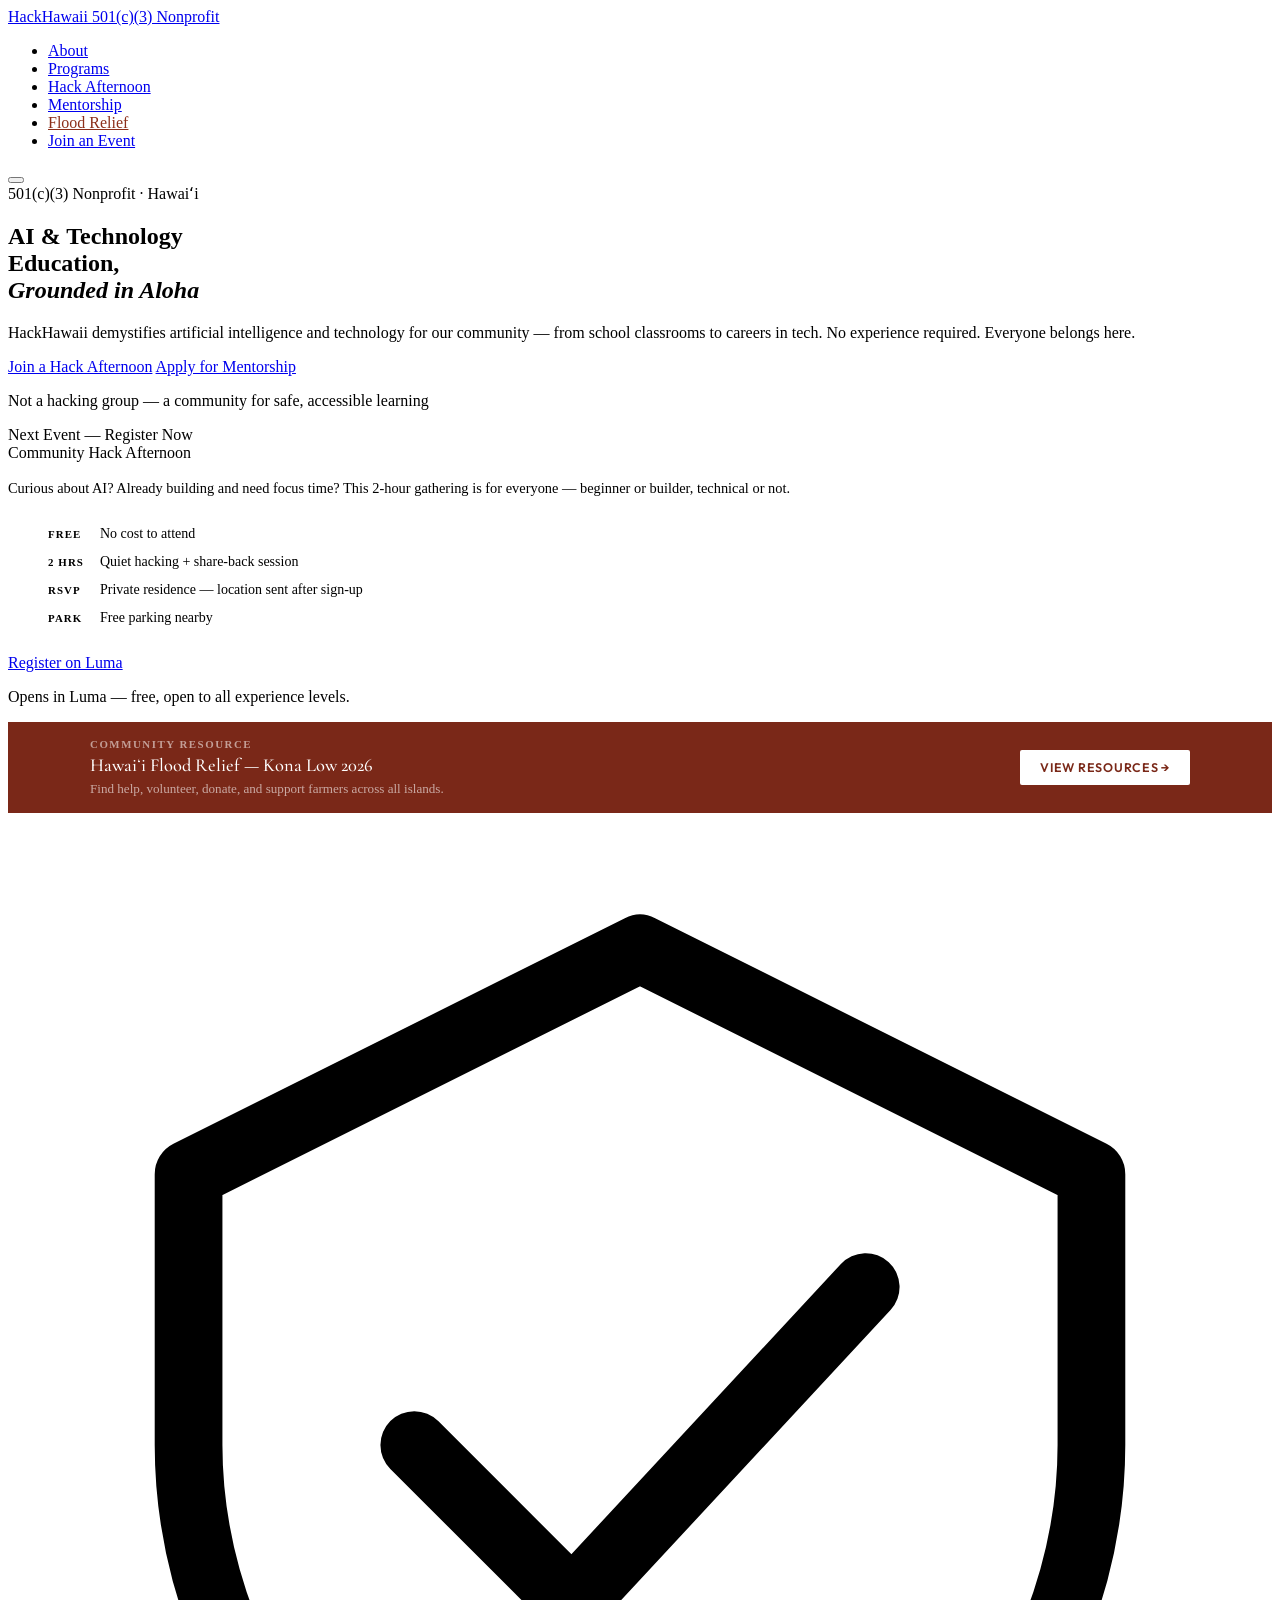
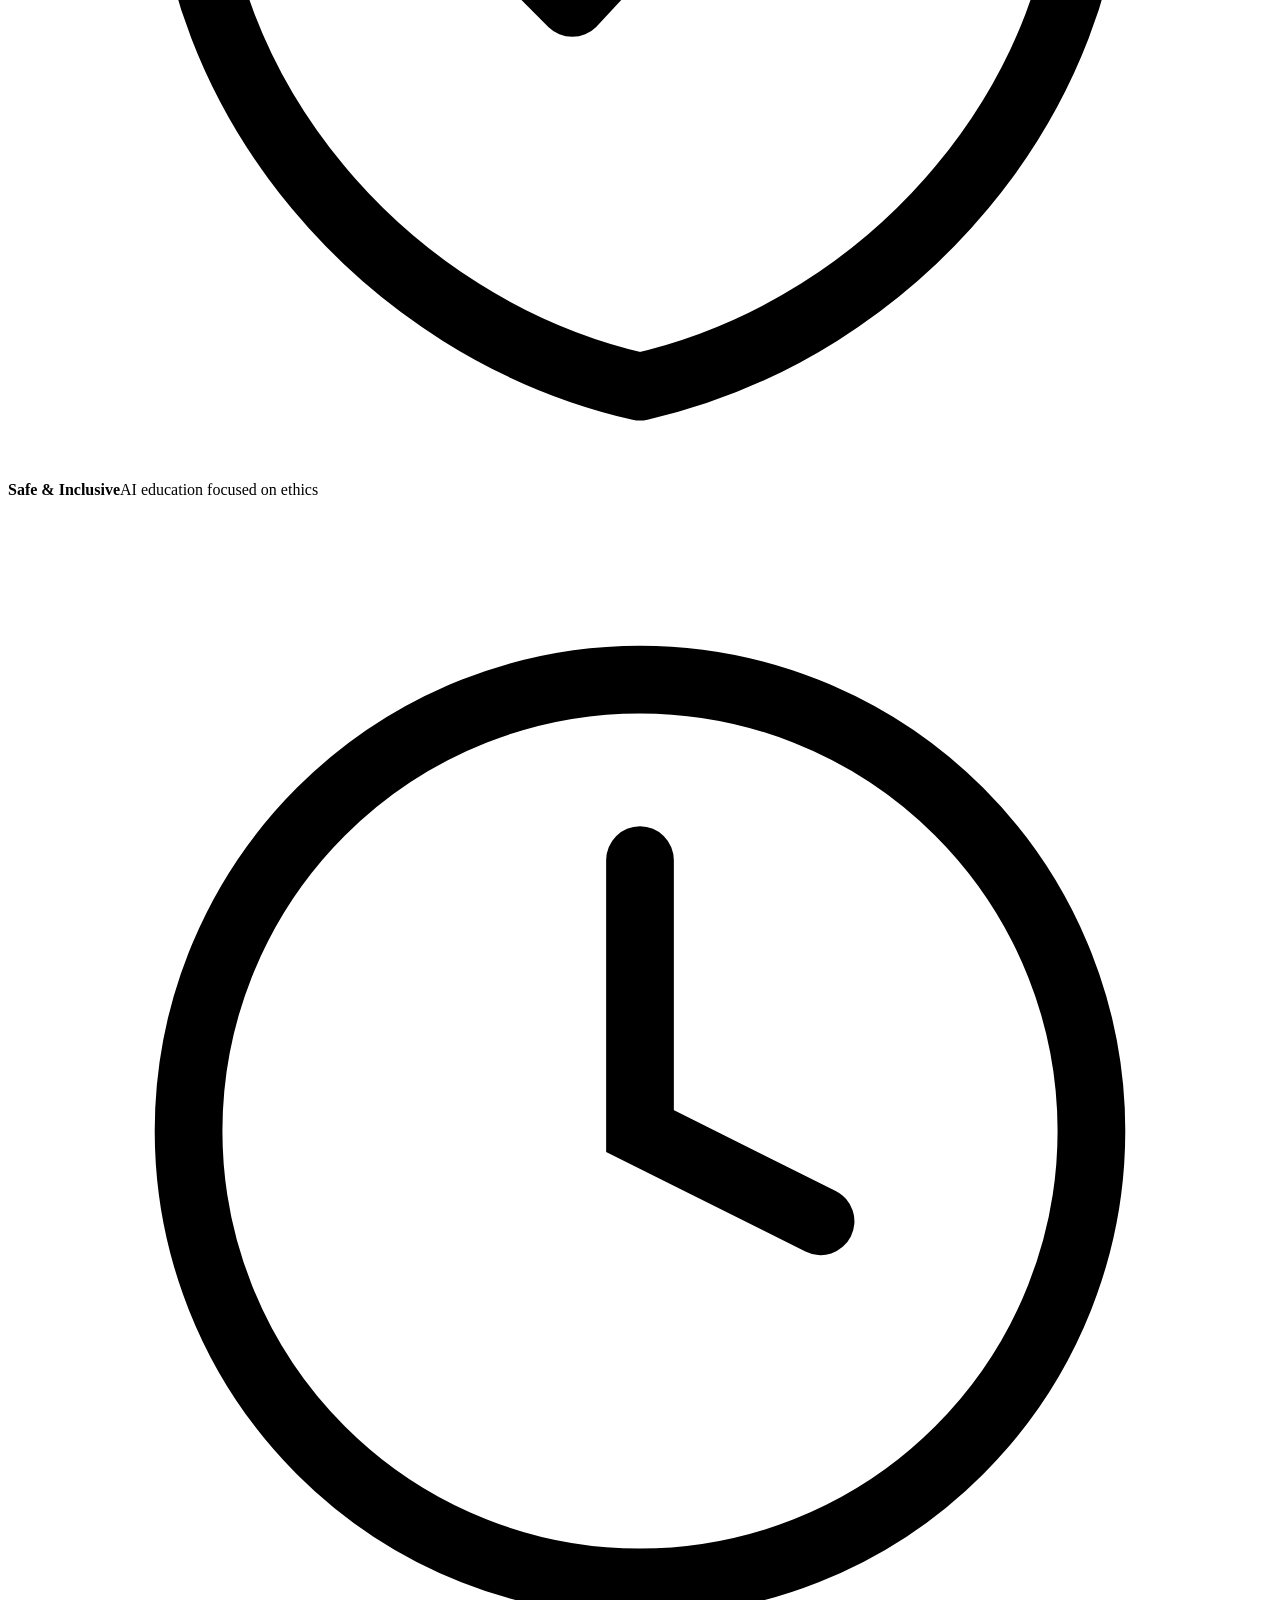
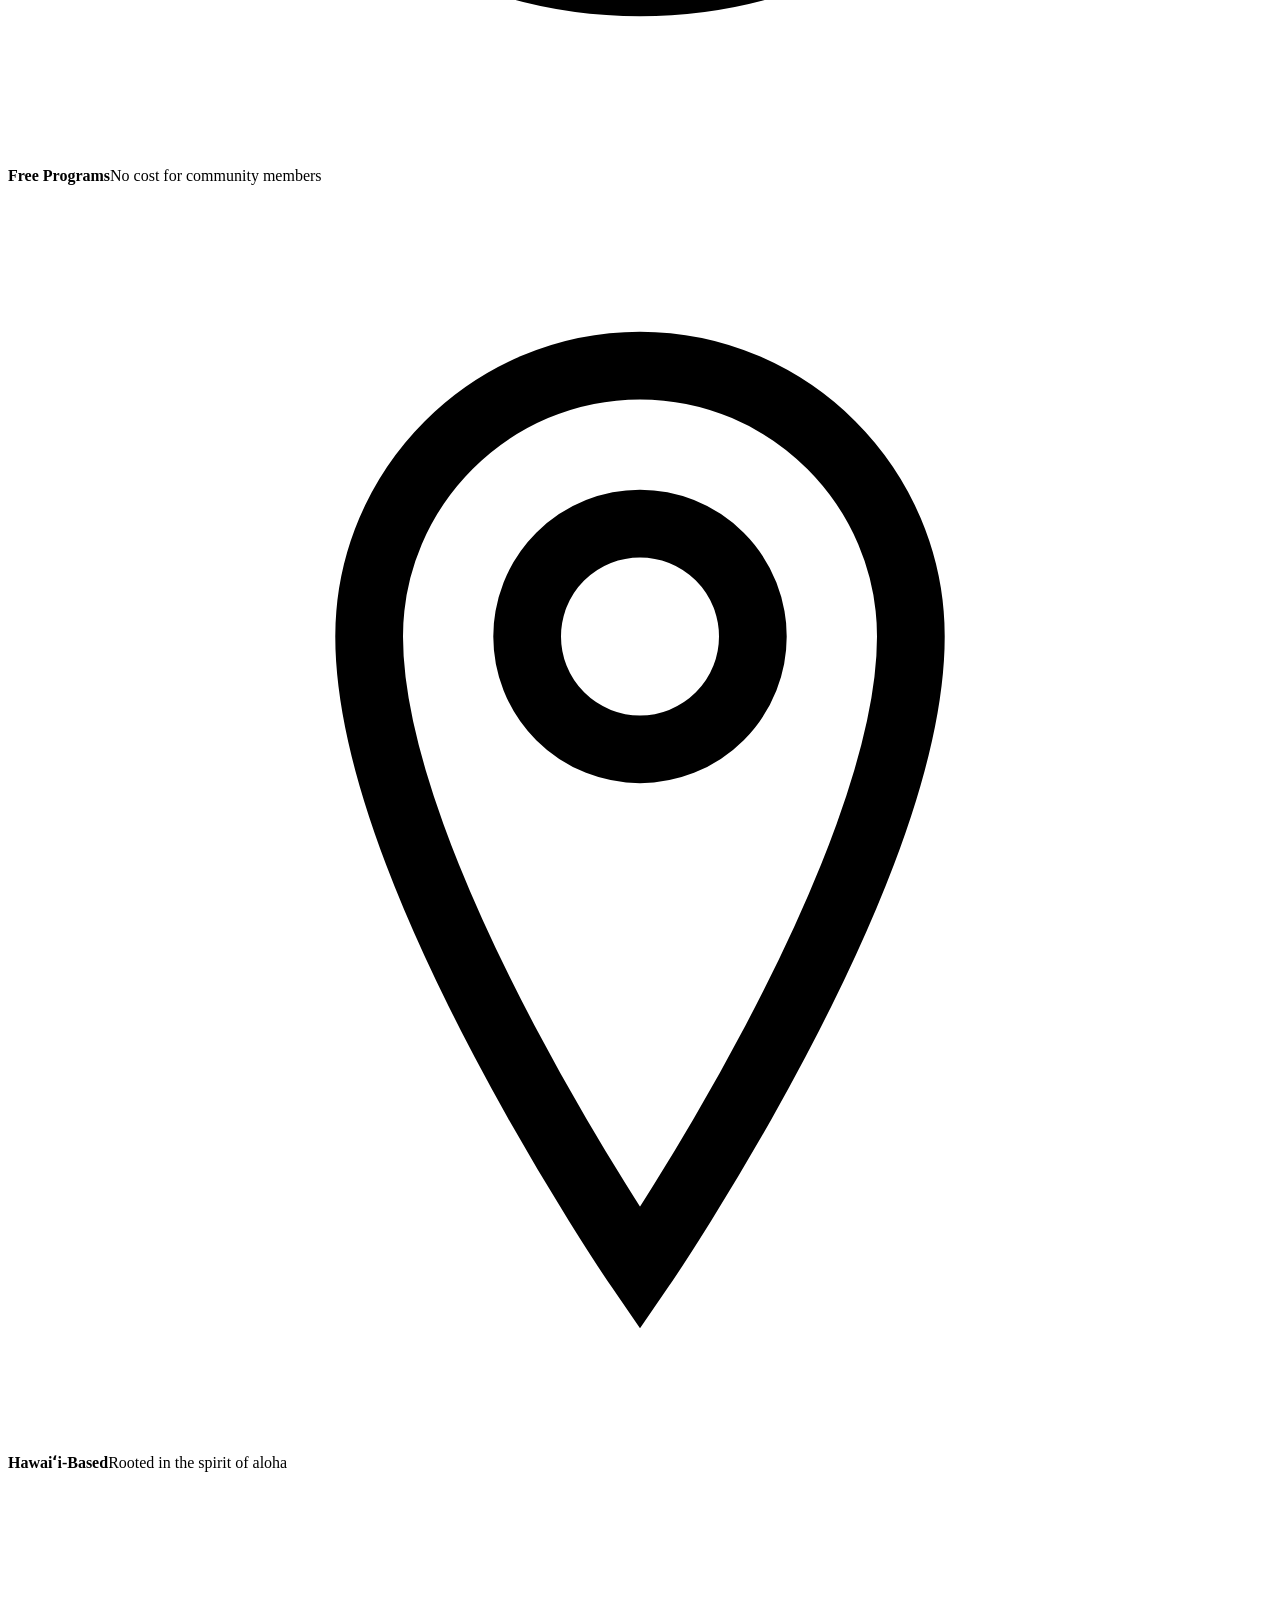
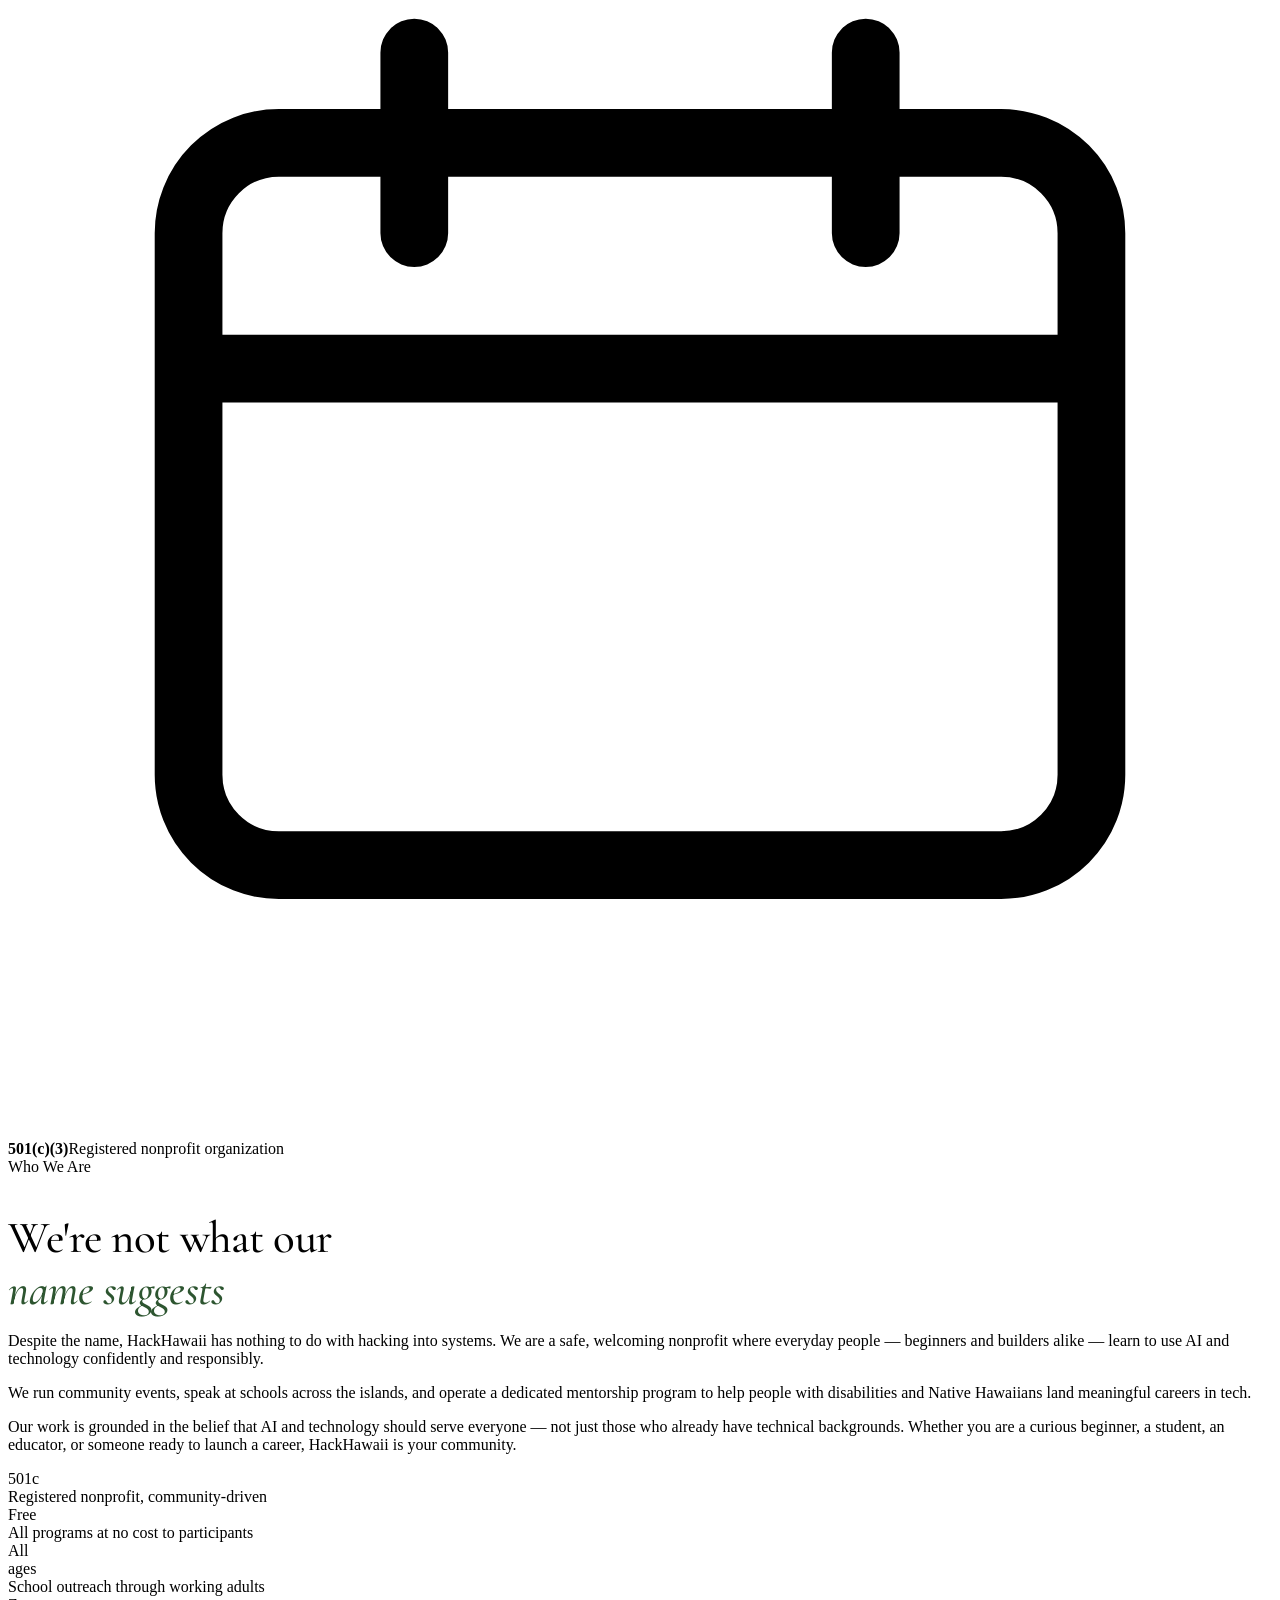
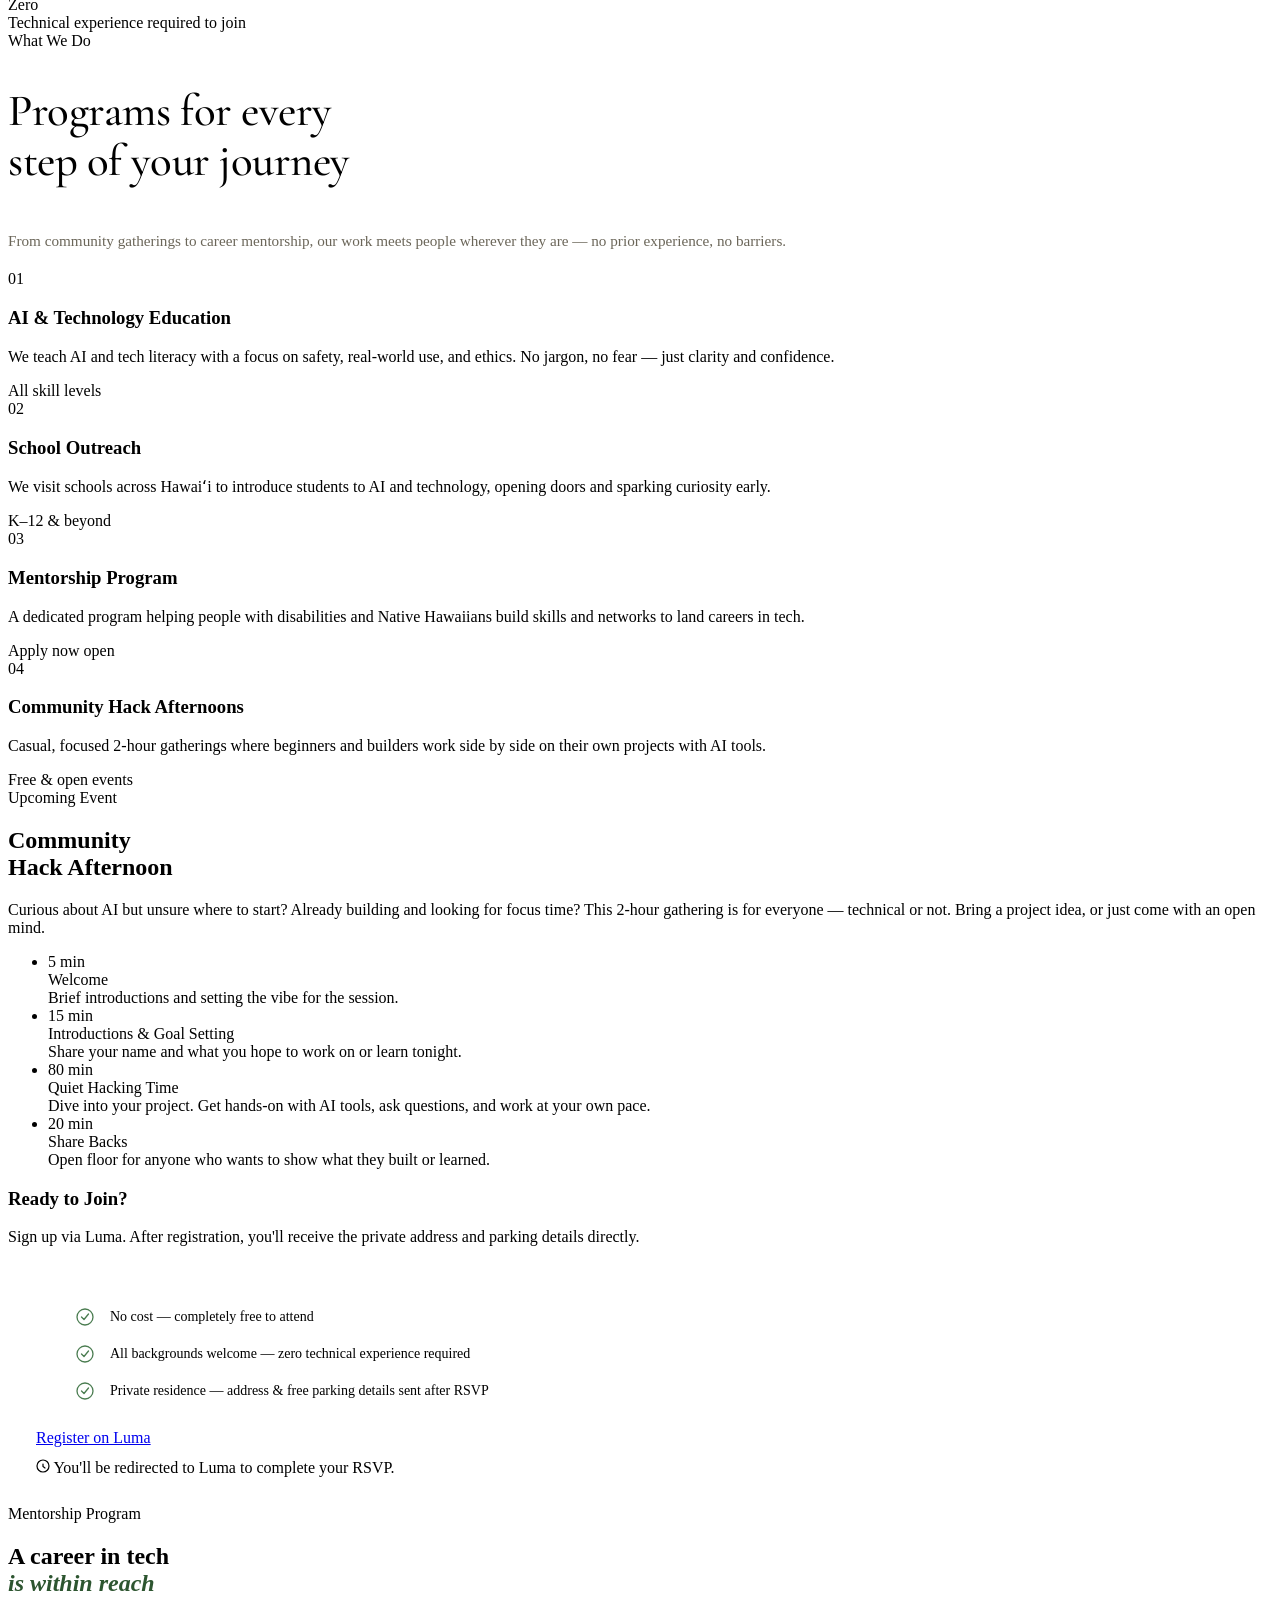
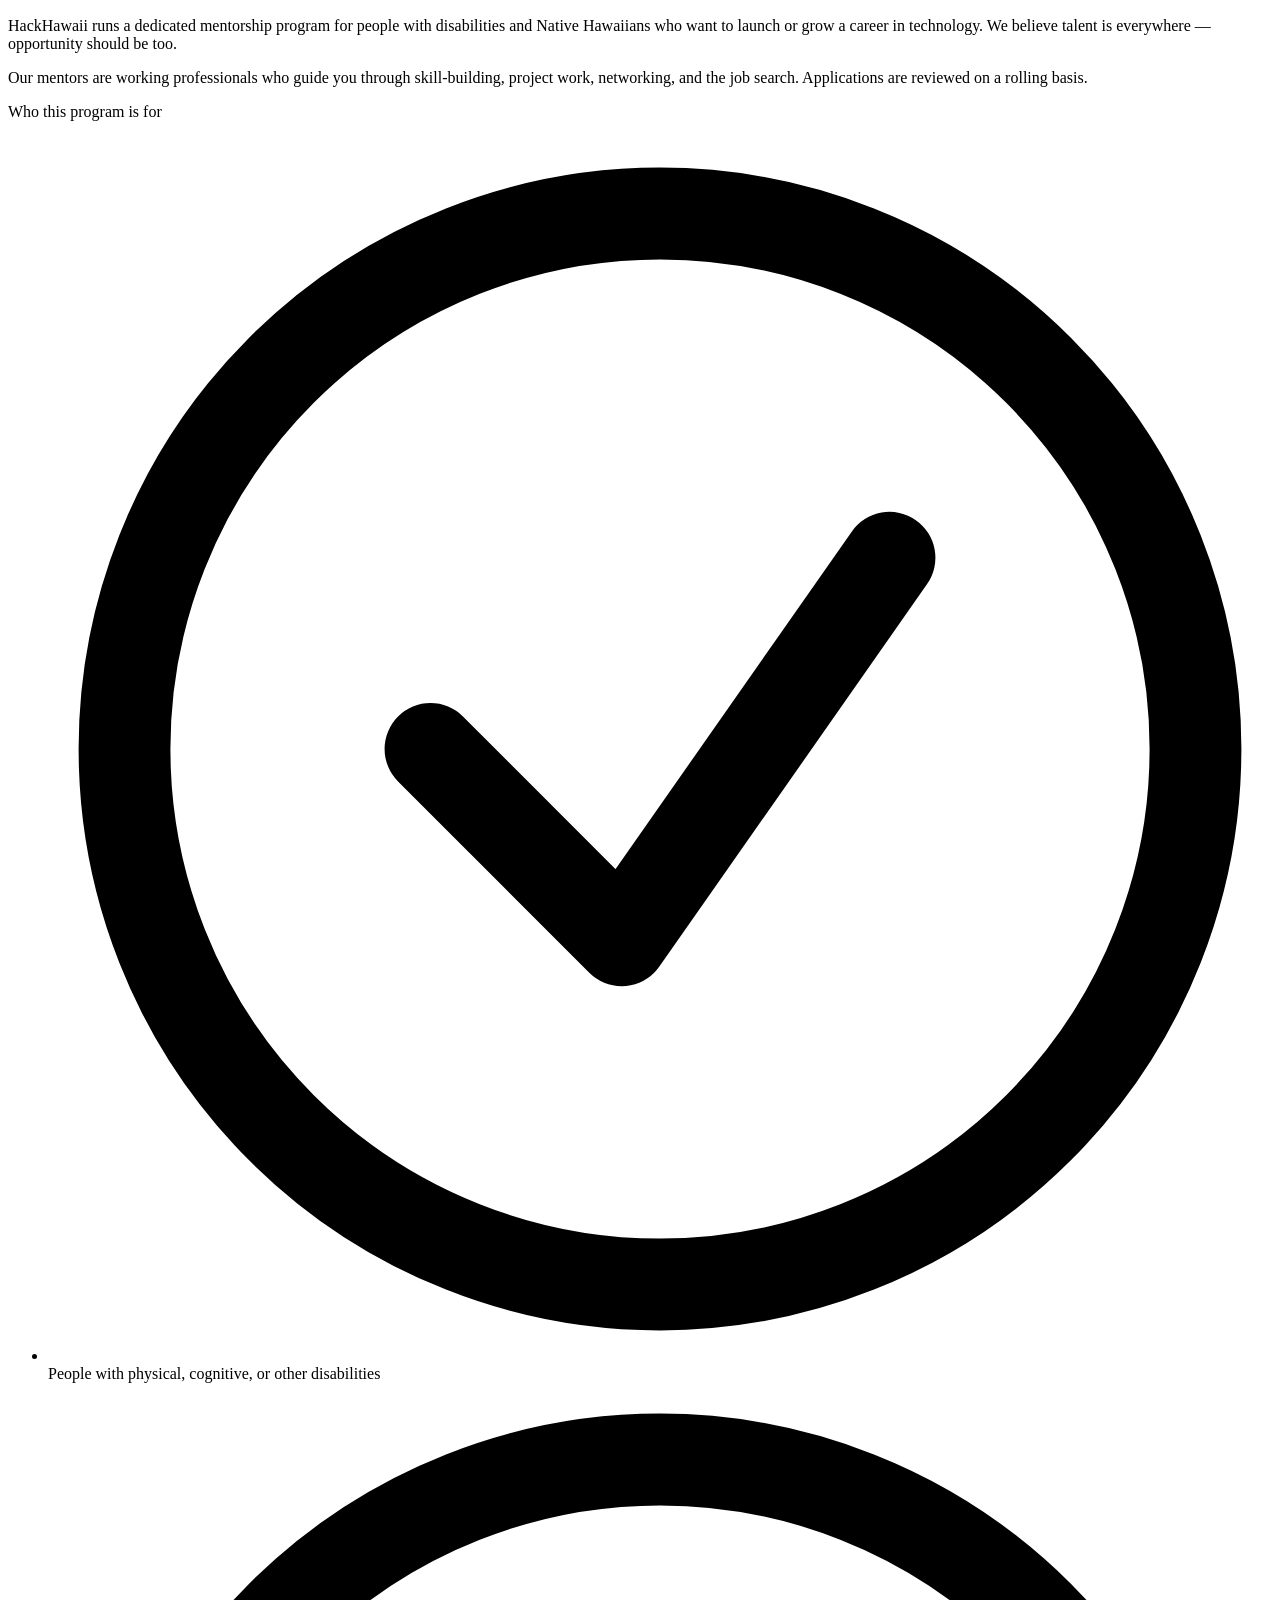
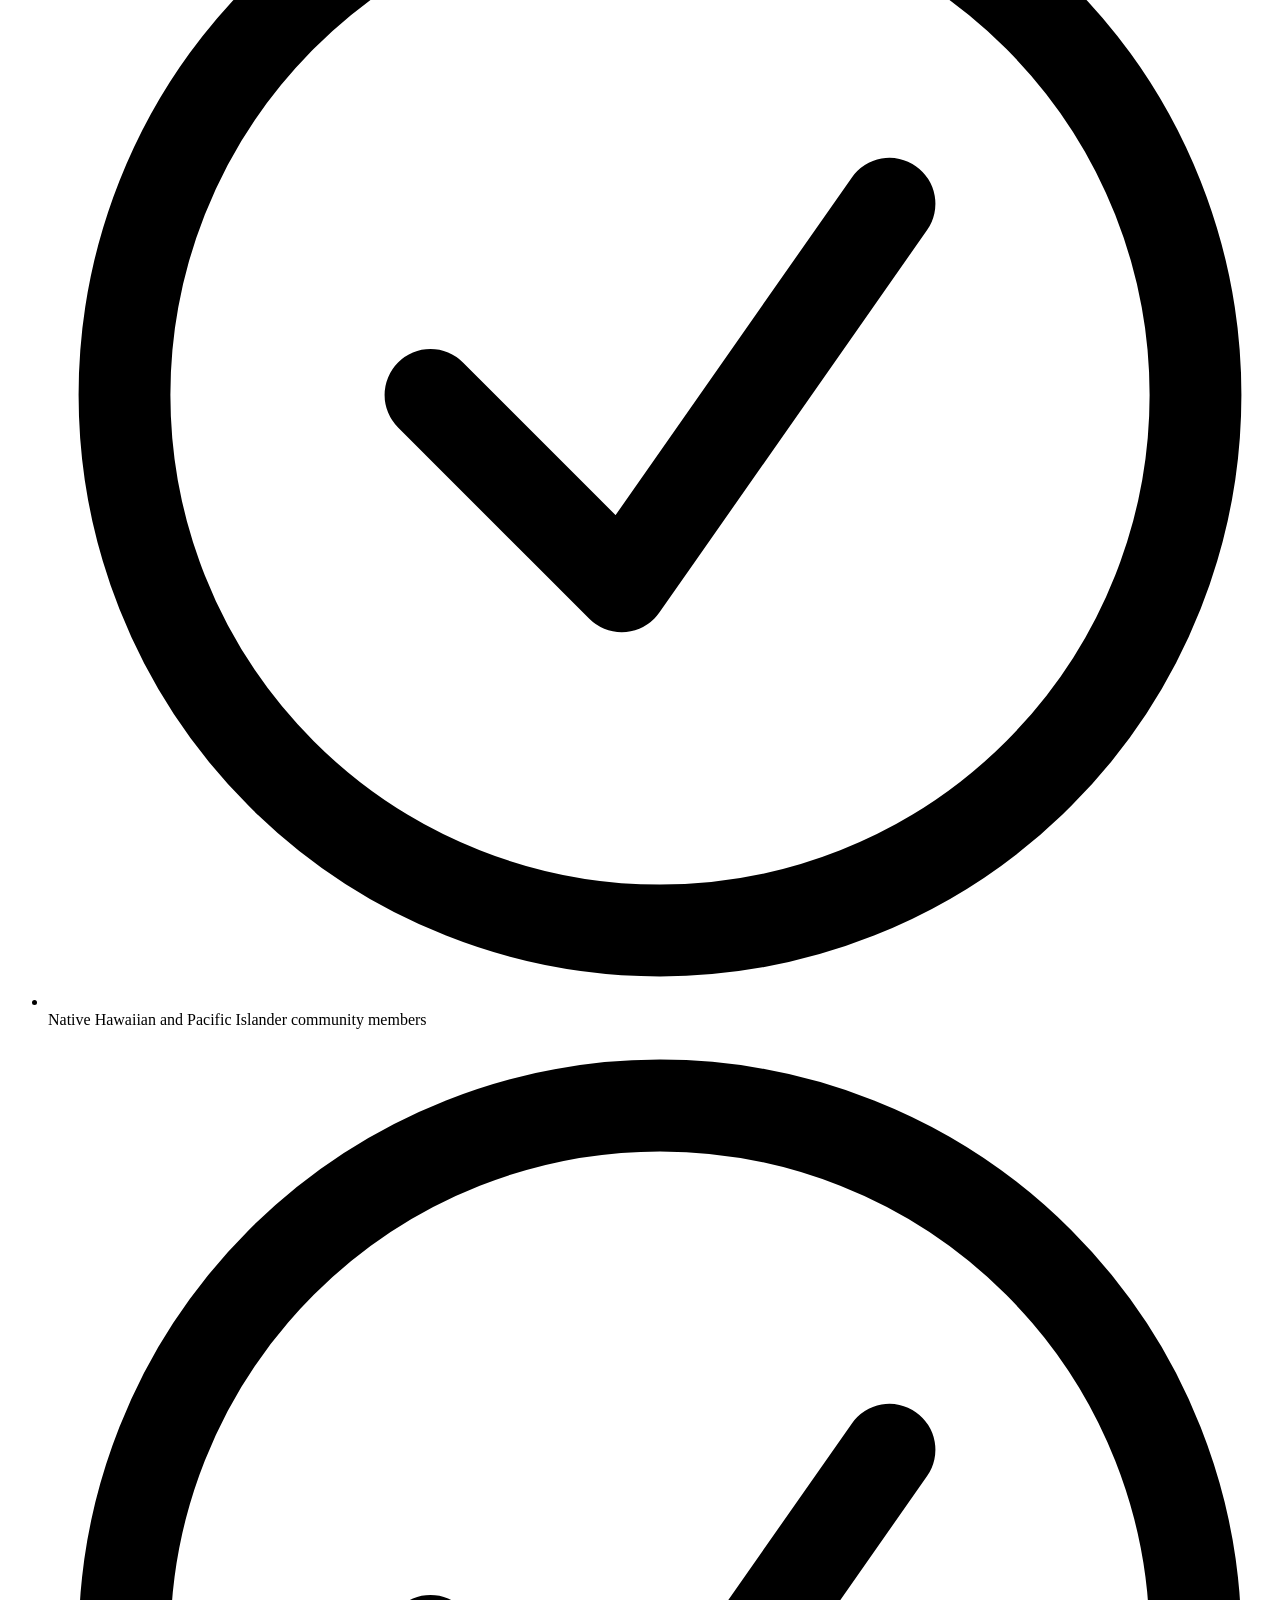
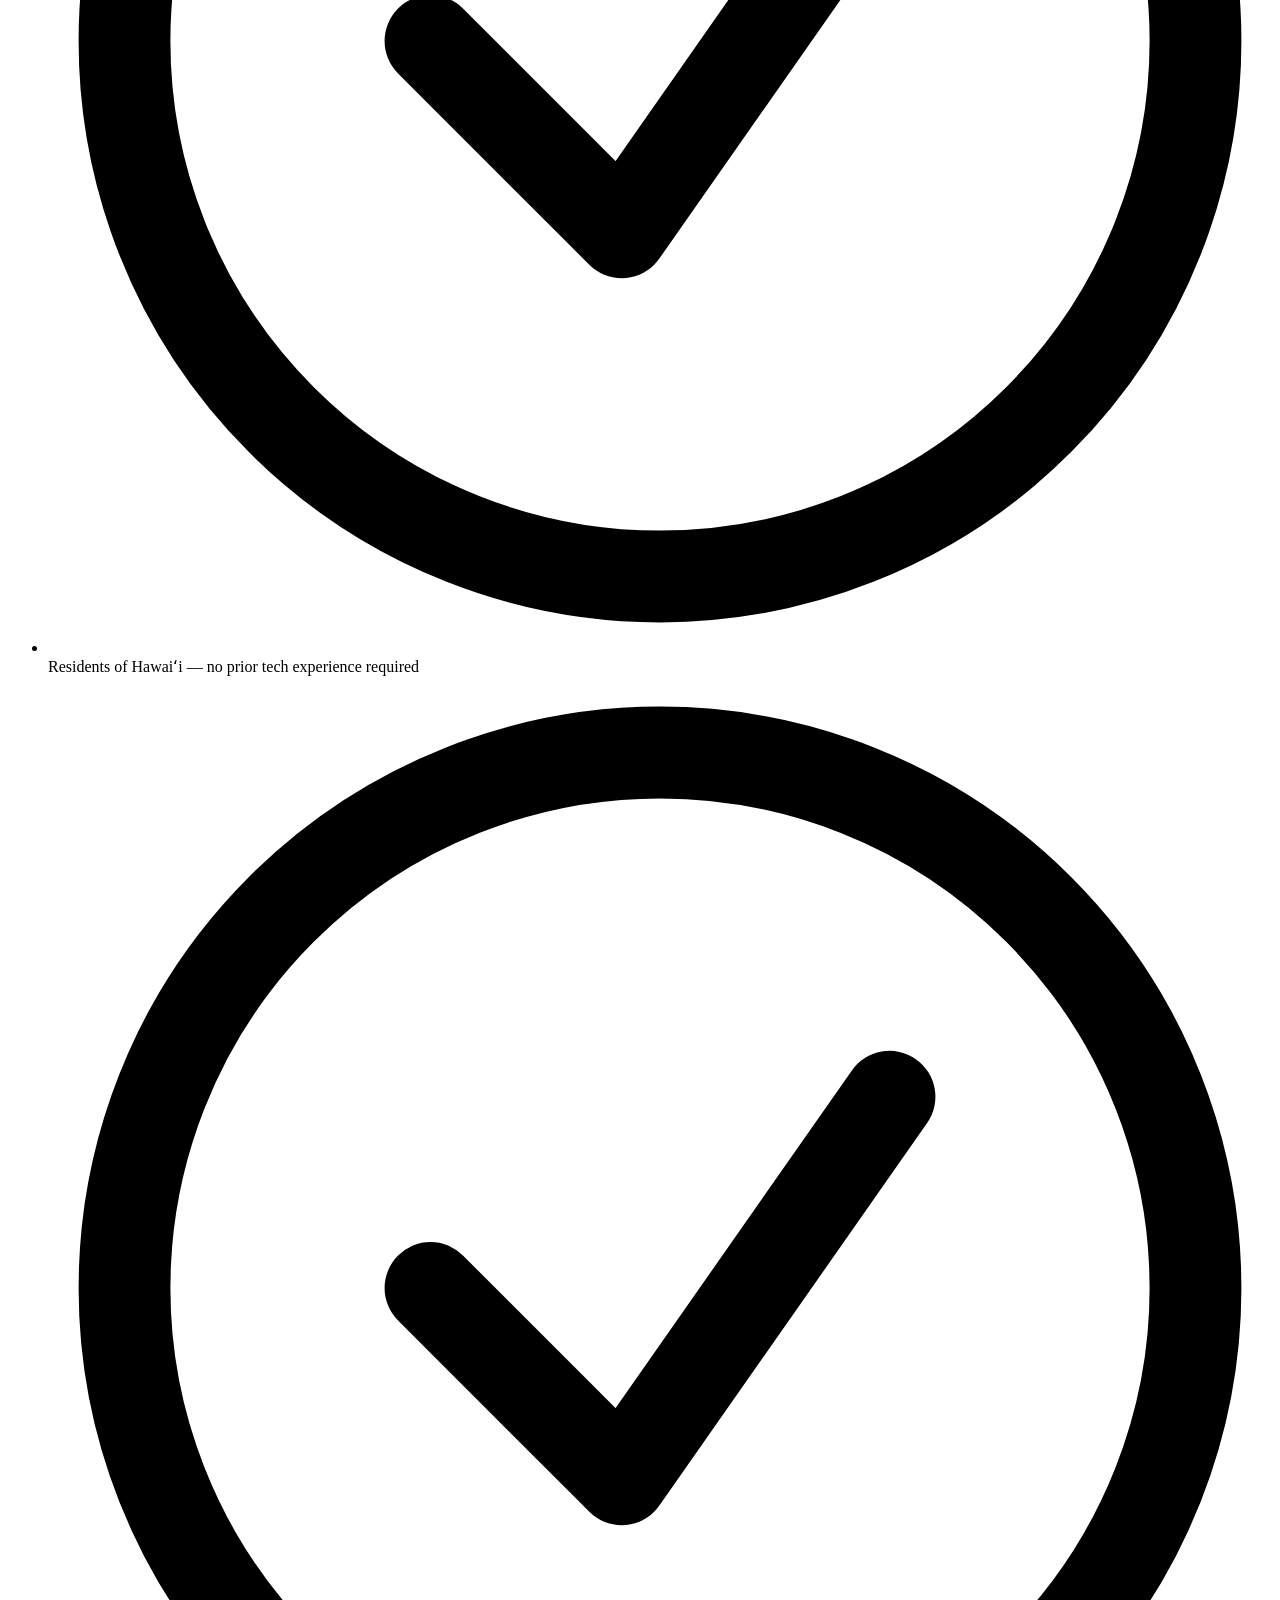
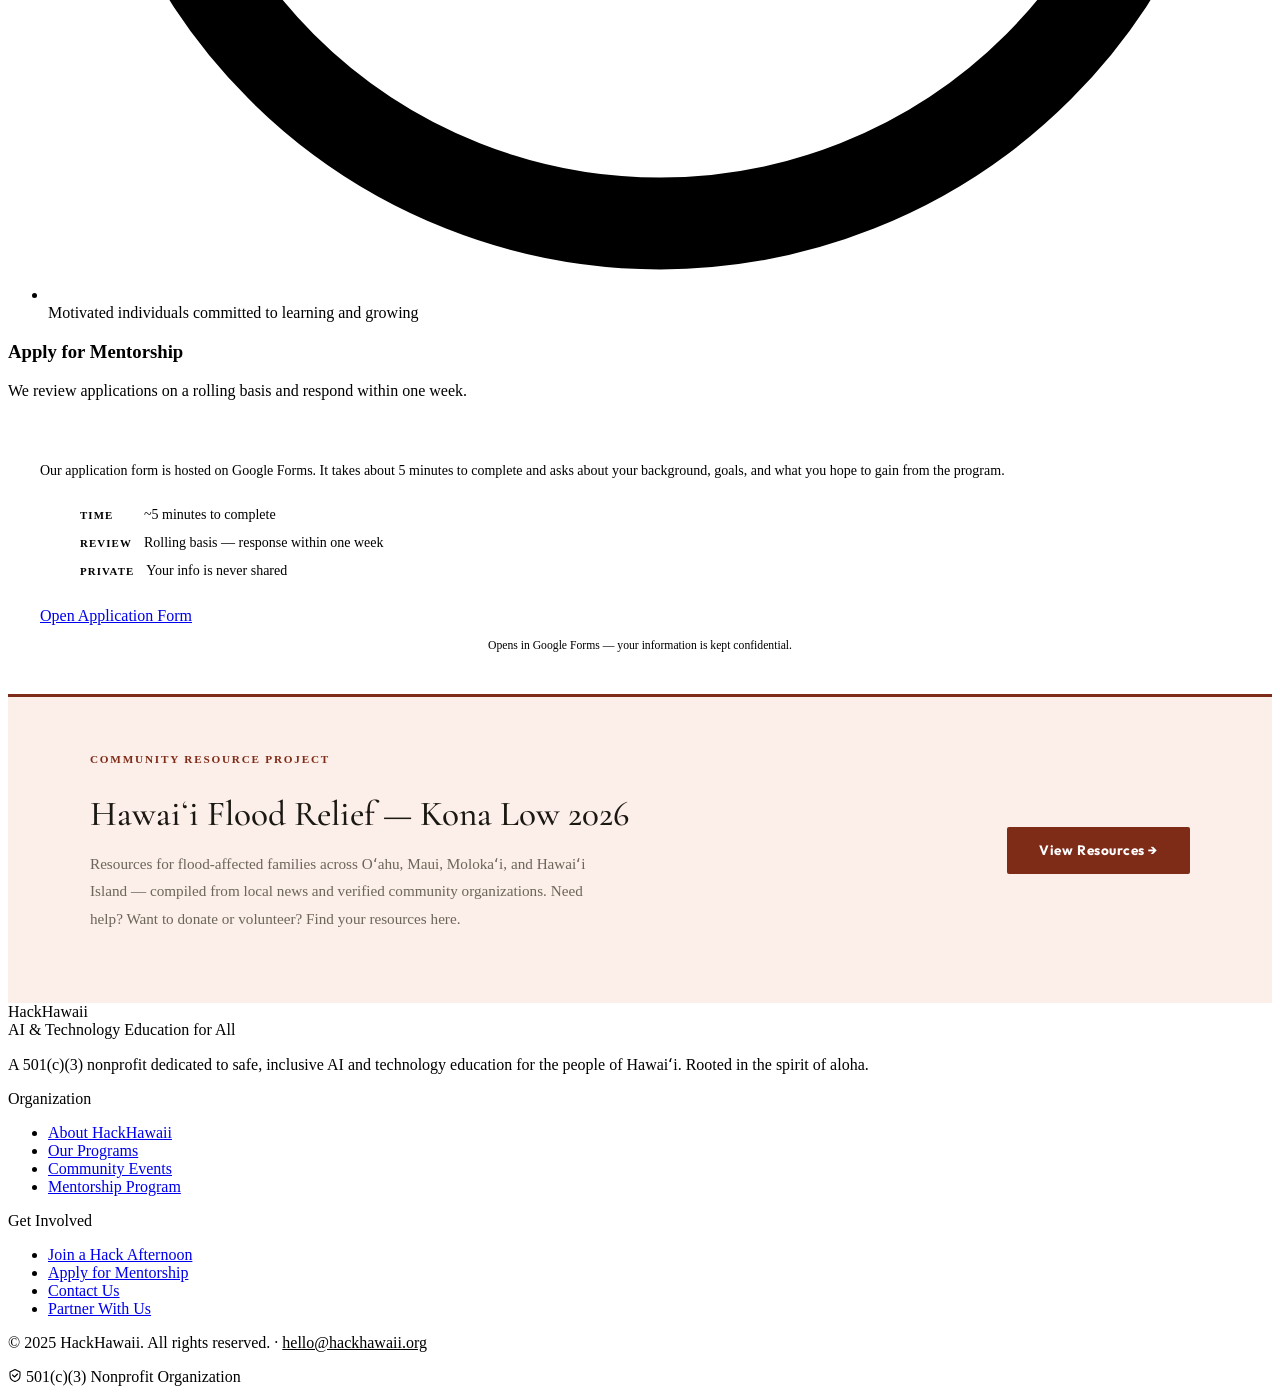
==== commit 43734699: "Add files via upload" ====
--- a/index.html
+++ b/index.html
@@ -9,7 +9,7 @@
   <link rel="preconnect" href="https://fonts.googleapis.com">
   <link rel="preconnect" href="https://fonts.gstatic.com" crossorigin>
   <link href="https://fonts.googleapis.com/css2?family=Cormorant+Garamond:ital,wght@0,400;0,500;0,600;1,400;1,500&family=Outfit:wght@300;400;500;600&display=swap" rel="stylesheet">
- <link rel="stylesheet" href="style.css">
+  <link rel="stylesheet" href="css/style.css">
 </head>
 <body>
 
@@ -24,6 +24,7 @@
       <li><a href="#programs">Programs</a></li>
       <li><a href="#event">Hack Afternoon</a></li>
       <li><a href="#apply">Mentorship</a></li>
+      <li><a href="flood-relief.html" style="color:var(--rust,#8c2f1a);font-weight:500;">Flood Relief</a></li>
       <li><a href="#event" class="nav-cta">Join an Event</a></li>
     </ul>
     <button class="nav-hamburger" id="hamburger" aria-label="Open menu" aria-expanded="false">
@@ -69,6 +70,19 @@
     </div>
   </div>
 </section>
+
+
+<!-- FLOOD RELIEF CALLOUT -->
+<div style="background:#7A2818;padding:1rem 2rem;">
+  <div style="max-width:1100px;margin:0 auto;display:flex;align-items:center;justify-content:space-between;gap:1.5rem;flex-wrap:wrap;">
+    <div>
+      <div style="font-size:0.68rem;font-weight:600;letter-spacing:0.14em;text-transform:uppercase;color:rgba(255,255,255,0.55);margin-bottom:4px;">Community Resource</div>
+      <div style="font-family:'Cormorant Garamond',Georgia,serif;font-size:1.15rem;font-weight:500;color:#fff;line-height:1.3;">Hawaiʻi Flood Relief — Kona Low 2026</div>
+      <div style="font-size:0.82rem;font-weight:300;color:rgba(255,255,255,0.6);margin-top:3px;">Find help, volunteer, donate, and support farmers across all islands.</div>
+    </div>
+    <a href="flood-relief.html" style="display:inline-flex;align-items:center;gap:6px;background:#fff;color:#7A2818;font-family:'Outfit',sans-serif;font-size:0.78rem;font-weight:600;letter-spacing:0.06em;text-transform:uppercase;padding:0.6rem 1.25rem;border-radius:2px;text-decoration:none;white-space:nowrap;flex-shrink:0;transition:opacity .15s;" onmouseover="this.style.opacity='.85'" onmouseout="this.style.opacity='1'">View Resources →</a>
+  </div>
+</div>
 
 <div class="trust-bar">
   <div class="trust-inner">
@@ -263,6 +277,26 @@
   </div>
 </section>
 
+
+<!-- ===== FLOOD RELIEF CALLOUT ===== -->
+<section style="background:var(--rust-lgt,#FCEEE9);border-top:3px solid var(--rust,#7E2B18);padding:3.5rem 2rem;" id="flood-relief">
+  <div style="max-width:var(--max-w,1100px);margin:0 auto;display:grid;grid-template-columns:1fr auto;gap:2rem;align-items:center;" class="flood-callout-inner">
+    <div>
+      <div style="font-size:0.7rem;font-weight:700;letter-spacing:0.16em;text-transform:uppercase;color:var(--rust,#7E2B18);margin-bottom:0.6rem;">Community Resource Project</div>
+      <h2 style="font-family:'Cormorant Garamond',serif;font-size:clamp(1.6rem,3vw,2.2rem);font-weight:500;color:var(--ink,#1A1812);line-height:1.15;margin-bottom:0.75rem;">Hawaiʻi Flood Relief — Kona Low 2026</h2>
+      <p style="font-size:0.95rem;font-weight:300;color:var(--ink-light,#6B6659);line-height:1.8;max-width:500px;">Resources for flood-affected families across Oʻahu, Maui, Molokaʻi, and Hawaiʻi Island — compiled from local news and verified community organizations. Need help? Want to donate or volunteer? Find your resources here.</p>
+    </div>
+    <div style="flex-shrink:0;">
+      <a href="flood-relief.html" style="display:inline-flex;align-items:center;gap:0.5rem;background:var(--rust,#7E2B18);color:#fff;padding:0.9rem 2rem;border-radius:2px;font-family:'Outfit',sans-serif;font-size:0.85rem;font-weight:700;letter-spacing:0.04em;text-decoration:none;white-space:nowrap;transition:opacity 0.2s;" onmouseover="this.style.opacity='.88'" onmouseout="this.style.opacity='1'">
+        View Resources →
+      </a>
+    </div>
+  </div>
+</section>
+<style>
+@media(max-width:600px){.flood-callout-inner{grid-template-columns:1fr!important;}}
+</style>
+
 <footer>
   <div class="footer-inner">
     <div class="footer-top">
@@ -300,6 +334,6 @@
   </div>
 </footer>
 
-<script src="main.js"></script>
+<script src="js/main.js"></script>
 </body>
 </html>
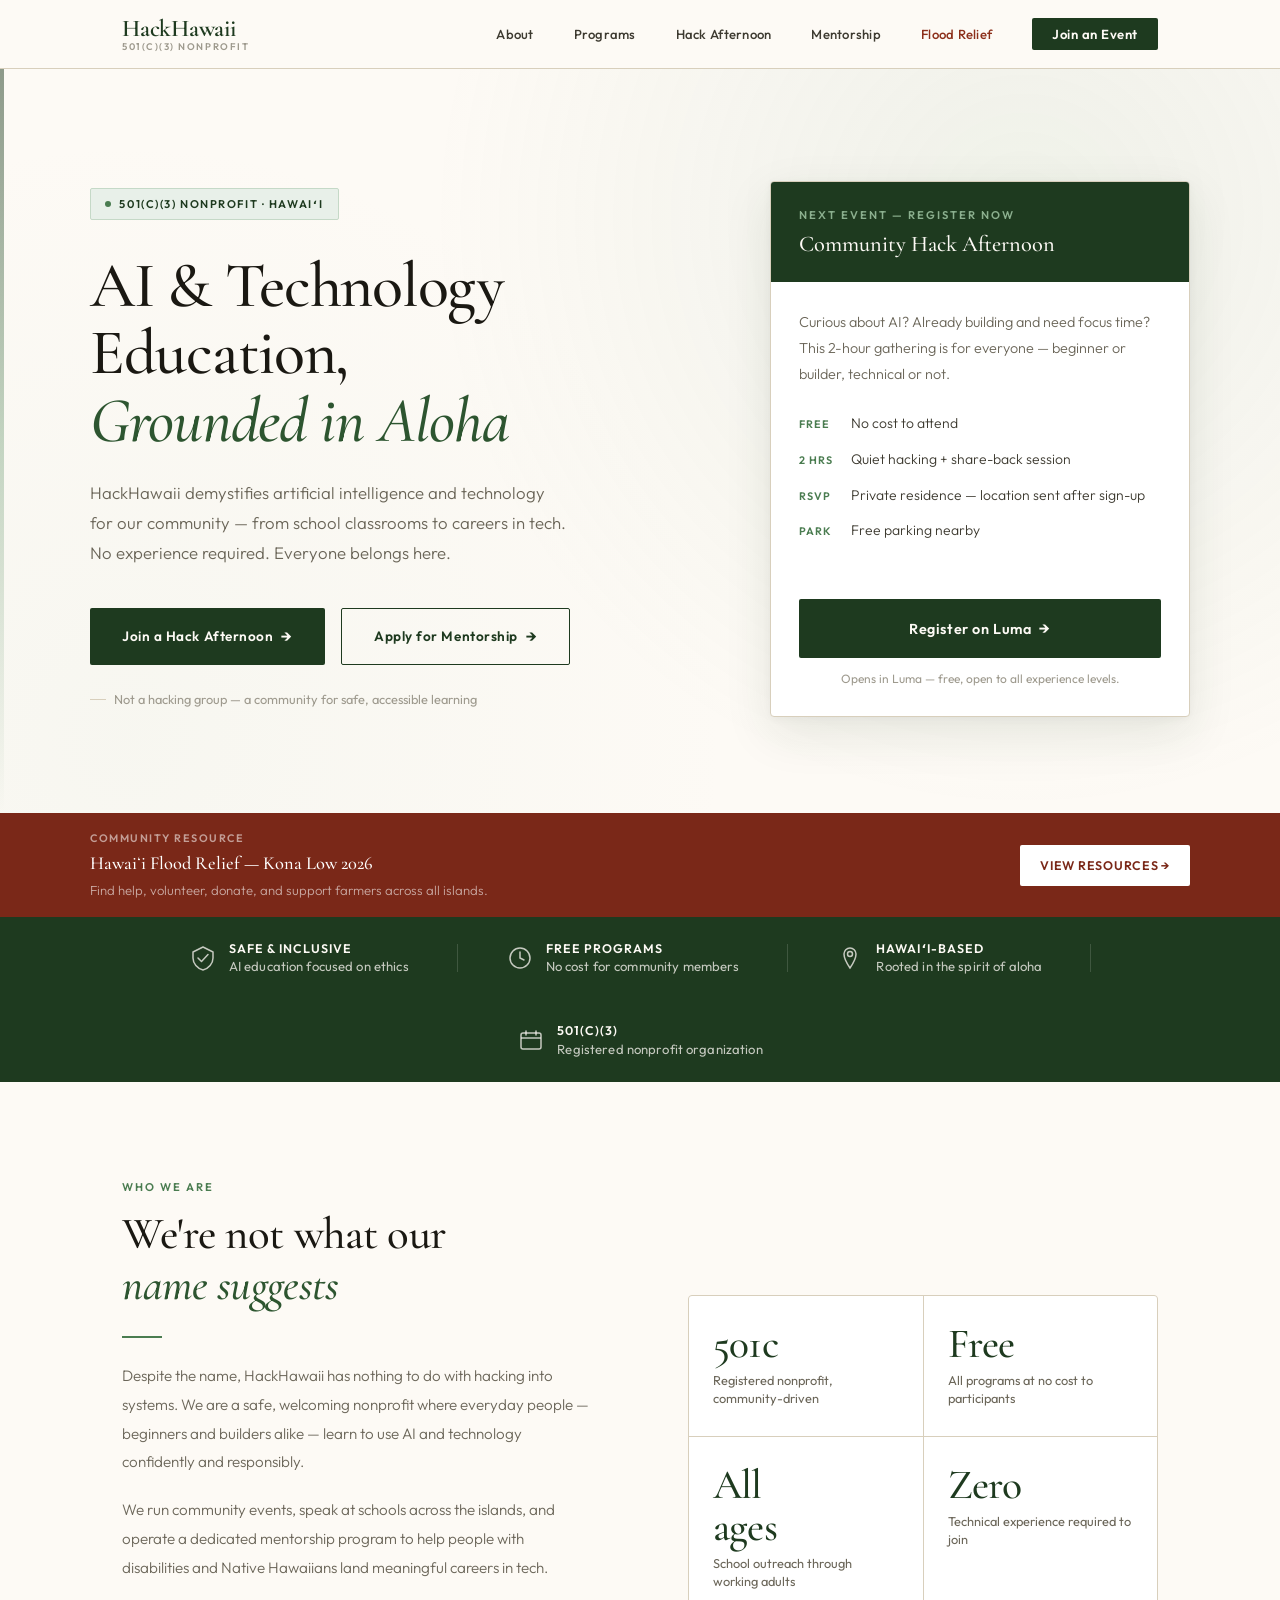
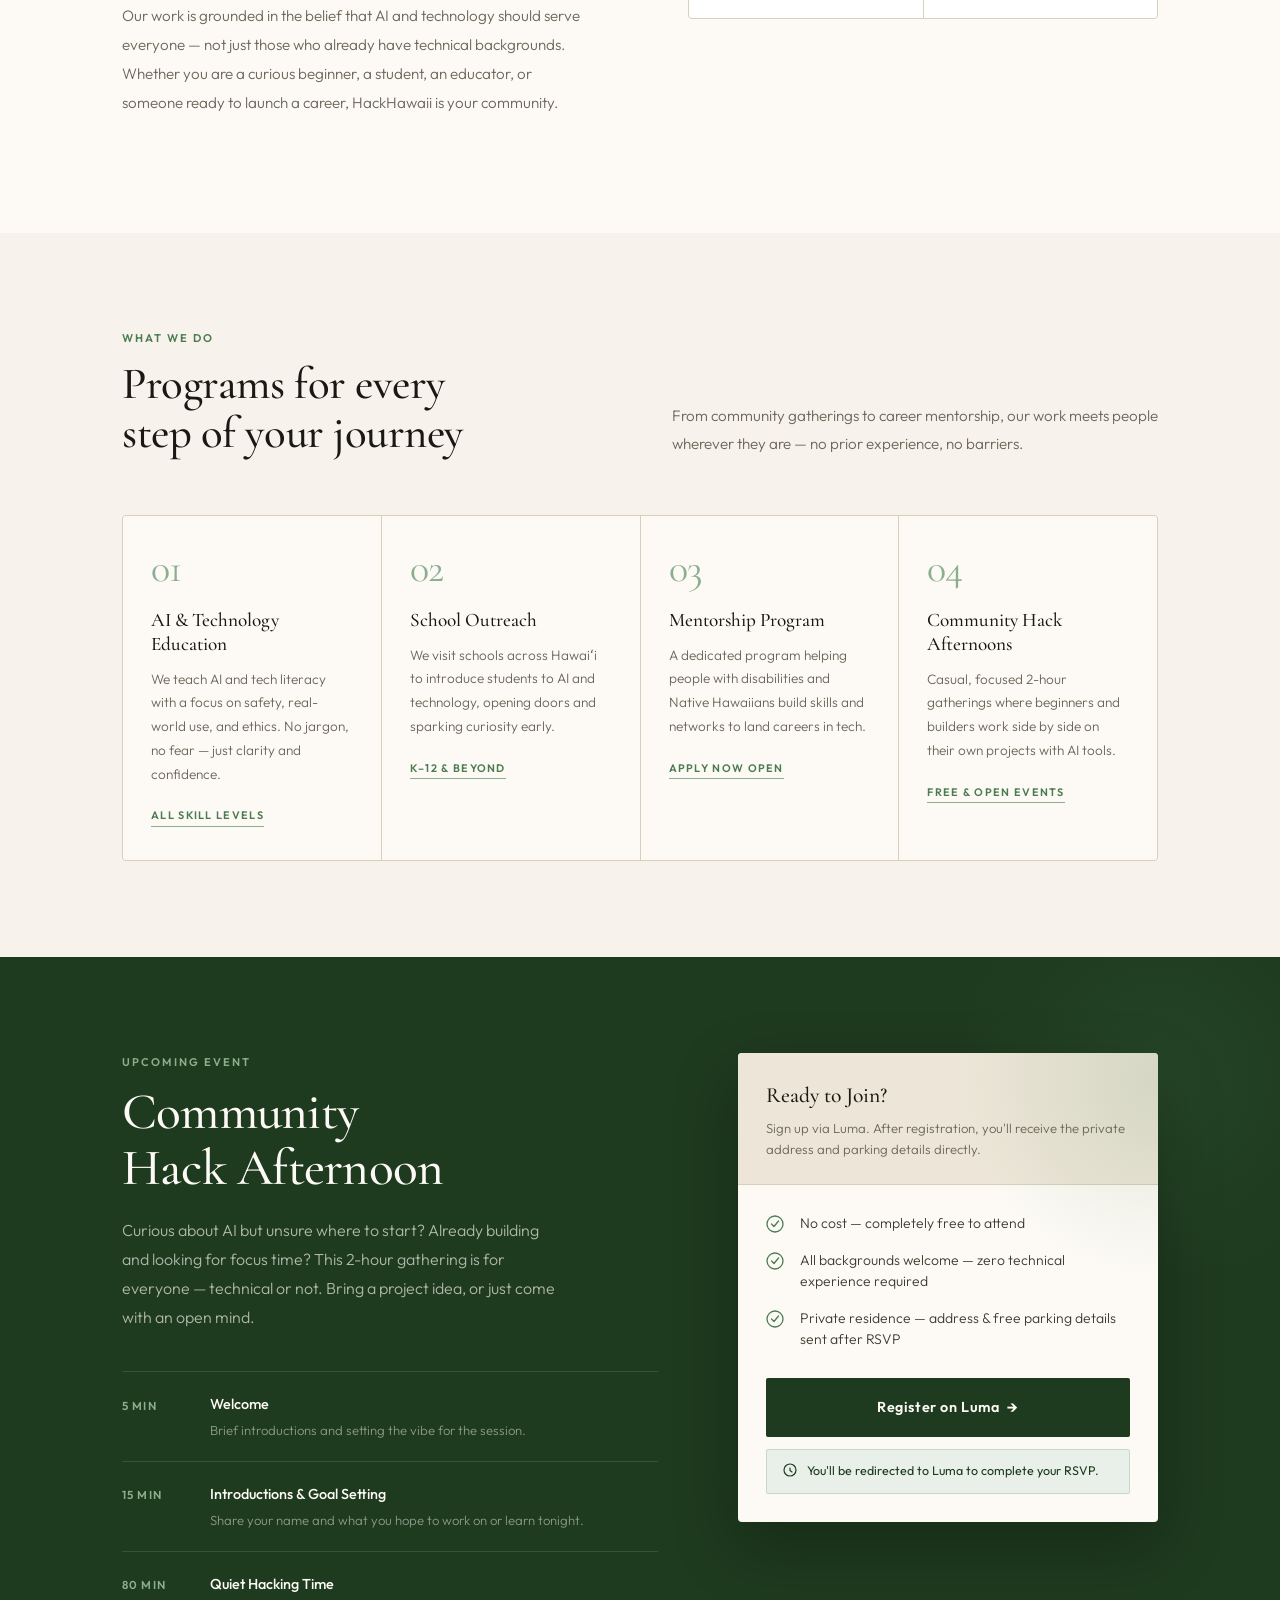
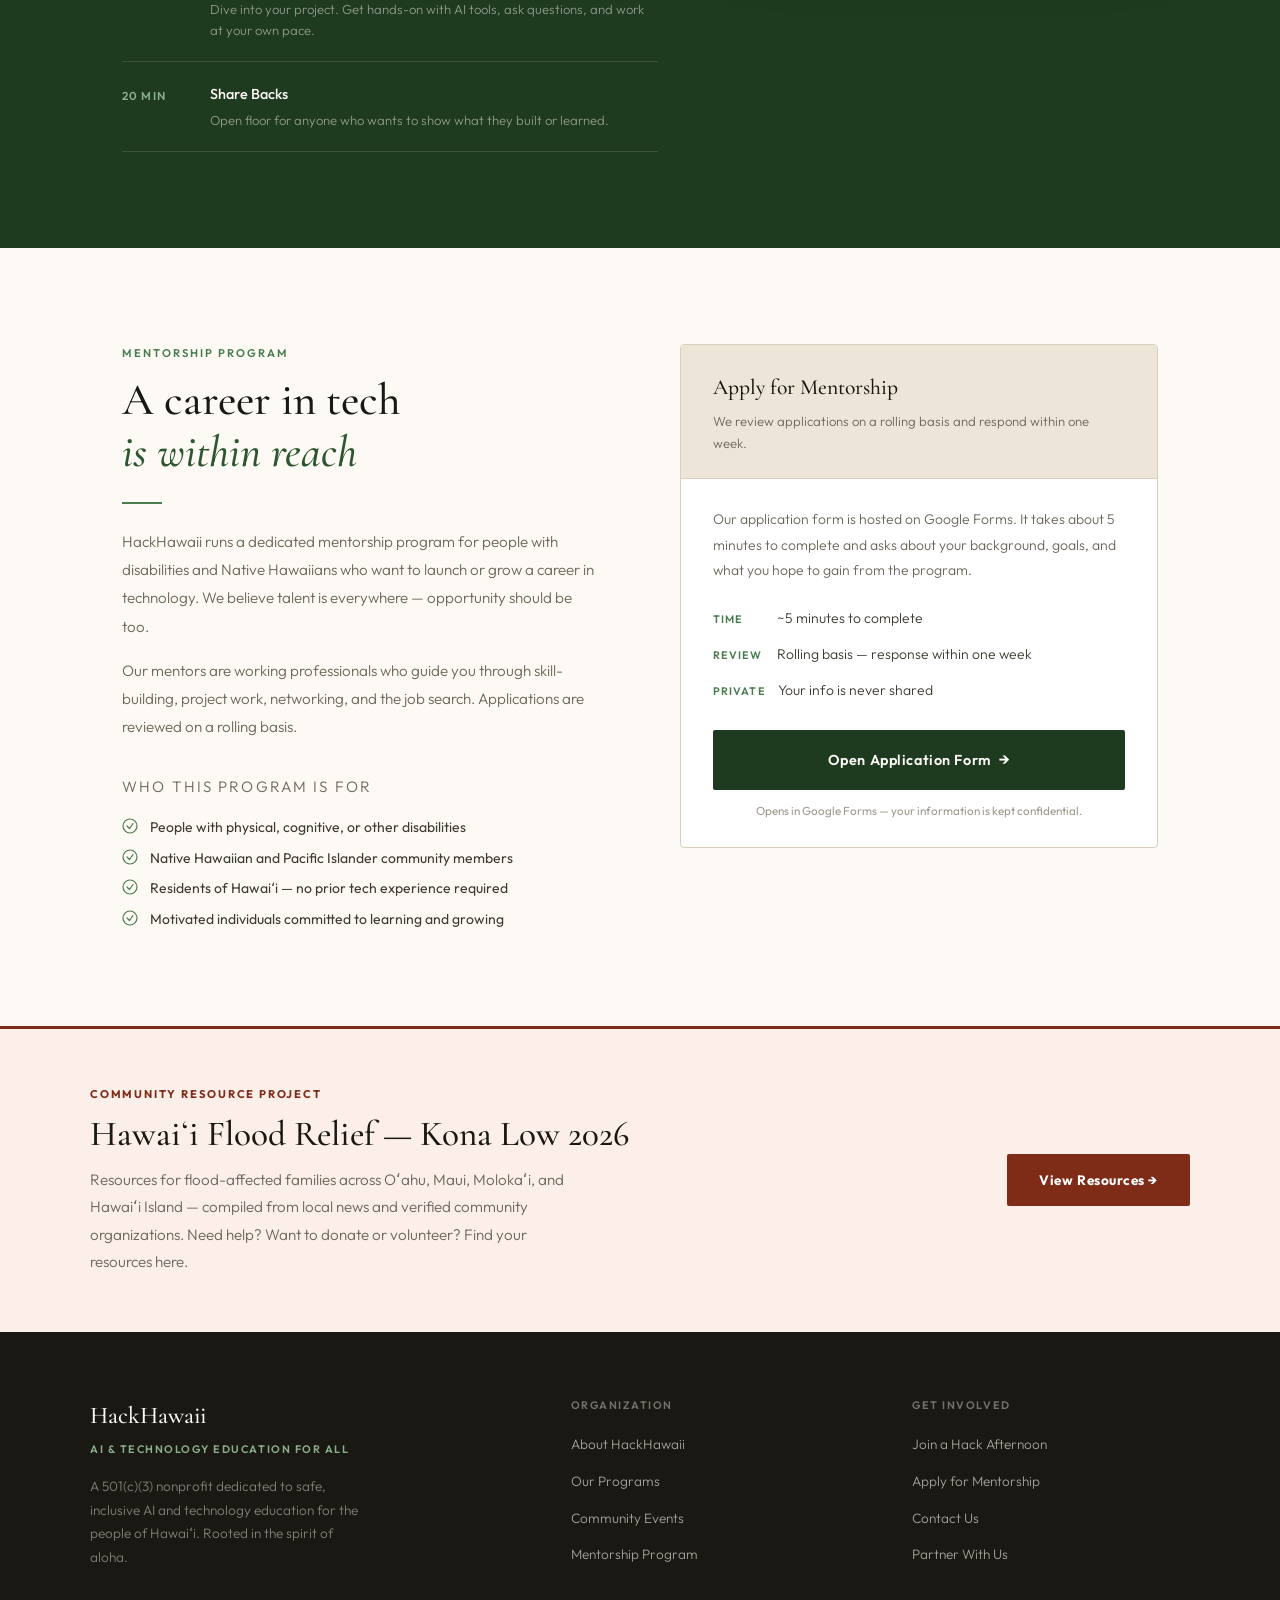
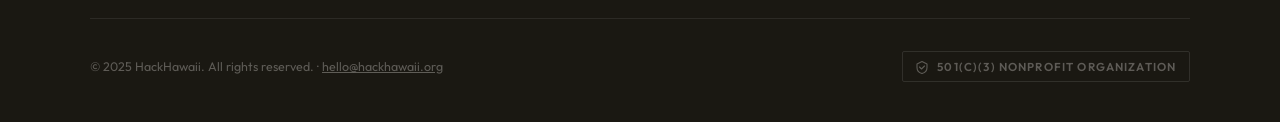
==== commit d7039926: "Update index.html" ====
--- a/index.html
+++ b/index.html
@@ -9,7 +9,7 @@
   <link rel="preconnect" href="https://fonts.googleapis.com">
   <link rel="preconnect" href="https://fonts.gstatic.com" crossorigin>
   <link href="https://fonts.googleapis.com/css2?family=Cormorant+Garamond:ital,wght@0,400;0,500;0,600;1,400;1,500&family=Outfit:wght@300;400;500;600&display=swap" rel="stylesheet">
-  <link rel="stylesheet" href="css/style.css">
+  <link rel="stylesheet" href="style.css">
 </head>
 <body>
 
@@ -334,6 +334,6 @@
   </div>
 </footer>
 
-<script src="js/main.js"></script>
+<script src="main.js"></script>
 </body>
 </html>
--- a/style.css
+++ b/style.css
@@ -0,0 +1,250 @@
+/* ===================================
+   HackHawaii — High-End Nonprofit CSS
+   =================================== */
+
+@import url('https://fonts.googleapis.com/css2?family=Cormorant+Garamond:ital,wght@0,400;0,500;0,600;1,400;1,500&family=Outfit:wght@300;400;500;600&display=swap');
+
+:root {
+  --sand:        #F7F3EC;
+  --sand-mid:    #EDE6D8;
+  --sand-border: #D8CFBC;
+  --forest:      #1E3A1F;
+  --forest-mid:  #2D5530;
+  --forest-light:#4A7C50;
+  --sage:        #8BAF8E;
+  --sage-light:  #C5D9C7;
+  --sage-pale:   #E8F0E9;
+  --ink:         #1A1812;
+  --ink-mid:     #3D3A30;
+  --ink-light:   #6B6659;
+  --ink-faint:   #9E9A8E;
+  --cream:       #FDFAF5;
+  --white:       #FFFFFF;
+  --display:     'Cormorant Garamond', Georgia, serif;
+  --body:        'Outfit', system-ui, sans-serif;
+  --max-w:       1100px;
+  --section-v:   6rem;
+}
+
+*, *::before, *::after { margin: 0; padding: 0; box-sizing: border-box; }
+html { scroll-behavior: smooth; font-size: 16px; }
+body {
+  font-family: var(--body);
+  background: var(--sand);
+  color: var(--ink);
+  line-height: 1.7;
+  -webkit-font-smoothing: antialiased;
+}
+
+/* Utilities */
+.inner { max-width: var(--max-w); margin: 0 auto; padding: 0 2rem; }
+.eyebrow {
+  font-size: 0.7rem; font-weight: 600; letter-spacing: 0.18em;
+  text-transform: uppercase; color: var(--forest-light);
+  display: block; margin-bottom: 0.75rem;
+}
+.divider { width: 40px; height: 2px; background: var(--forest-light); margin: 1.5rem 0; }
+
+/* Buttons */
+.btn {
+  display: inline-flex; align-items: center; gap: 0.5rem;
+  font-family: var(--body); font-size: 0.85rem; font-weight: 600;
+  letter-spacing: 0.04em; text-decoration: none; border-radius: 2px;
+  cursor: pointer; transition: all 0.2s ease; border: none;
+  padding: 0.85rem 2rem;
+}
+.btn-forest { background: var(--forest); color: var(--cream); }
+.btn-forest:hover { background: var(--forest-mid); transform: translateY(-1px); box-shadow: 0 6px 20px rgba(30,58,31,0.25); }
+.btn-outline { background: transparent; color: var(--forest); border: 1.5px solid var(--forest); }
+.btn-outline:hover { background: var(--forest); color: var(--cream); }
+.btn-full { width: 100%; justify-content: center; padding: 1rem 2rem; font-size: 0.9rem; }
+.btn-arrow::after { content: '→'; font-size: 1rem; transition: transform 0.2s; }
+.btn-arrow:hover::after { transform: translateX(4px); }
+
+/* Navigation */
+nav {
+  position: sticky; top: 0; z-index: 200;
+  background: rgba(253,250,245,0.96);
+  backdrop-filter: blur(12px); -webkit-backdrop-filter: blur(12px);
+  border-bottom: 1px solid var(--sand-border);
+}
+.nav-inner {
+  max-width: var(--max-w); margin: 0 auto; padding: 0 2rem;
+  height: 68px; display: flex; align-items: center; justify-content: space-between;
+}
+.nav-logo { text-decoration: none; display: flex; flex-direction: column; line-height: 1; }
+.nav-logo-main { font-family: var(--display); font-size: 1.5rem; font-weight: 600; color: var(--forest); letter-spacing: -0.01em; }
+.nav-logo-sub { font-size: 0.6rem; font-weight: 600; letter-spacing: 0.16em; text-transform: uppercase; color: var(--ink-faint); margin-top: 1px; }
+.nav-menu { display: flex; align-items: center; gap: 2.5rem; list-style: none; }
+.nav-menu a { font-size: 0.82rem; font-weight: 500; color: var(--ink-mid); text-decoration: none; letter-spacing: 0.02em; transition: color 0.2s; }
+.nav-menu a:hover { color: var(--forest); }
+.nav-menu .nav-cta { background: var(--forest); color: var(--cream); padding: 0.5rem 1.25rem; border-radius: 2px; font-weight: 600; letter-spacing: 0.04em; transition: background 0.2s, box-shadow 0.2s; }
+.nav-menu .nav-cta:hover { background: var(--forest-mid); box-shadow: 0 4px 14px rgba(30,58,31,0.22); }
+.nav-hamburger { display: none; background: none; border: none; cursor: pointer; padding: 4px; flex-direction: column; gap: 5px; }
+.nav-hamburger span { display: block; width: 22px; height: 1.5px; background: var(--ink); transition: all 0.25s; }
+
+/* Hero */
+.hero { background: var(--cream); padding: 7rem 2rem 6rem; position: relative; overflow: hidden; }
+.hero::before {
+  content: ''; position: absolute; inset: 0; pointer-events: none;
+  background-image: radial-gradient(circle at 80% 20%, rgba(139,175,142,0.12) 0%, transparent 50%), radial-gradient(circle at 10% 90%, rgba(196,217,199,0.1) 0%, transparent 45%);
+}
+.hero::after { content: ''; position: absolute; top: 0; bottom: 0; left: 0; width: 4px; background: linear-gradient(to bottom, var(--forest), var(--sage), transparent); opacity: 0.5; }
+.hero-inner { max-width: var(--max-w); margin: 0 auto; display: grid; grid-template-columns: 1fr 420px; gap: 5rem; align-items: center; position: relative; z-index: 1; }
+.hero-tag { display: inline-flex; align-items: center; gap: 0.5rem; background: var(--sage-pale); border: 1px solid var(--sage-light); border-radius: 2px; padding: 0.35rem 0.9rem; margin-bottom: 2rem; }
+.hero-tag-dot { width: 6px; height: 6px; border-radius: 50%; background: var(--forest-light); flex-shrink: 0; }
+.hero-tag-text { font-size: 0.7rem; font-weight: 600; letter-spacing: 0.14em; text-transform: uppercase; color: var(--forest); }
+.hero h1 { font-family: var(--display); font-size: clamp(3rem,5vw,4.8rem); font-weight: 500; line-height: 1.05; color: var(--ink); margin-bottom: 1.5rem; letter-spacing: -0.02em; }
+.hero h1 em { font-style: italic; color: var(--forest-mid); }
+.hero-sub { font-size: 1.05rem; font-weight: 300; color: var(--ink-light); line-height: 1.8; max-width: 480px; margin-bottom: 2.5rem; }
+.hero-actions { display: flex; gap: 1rem; flex-wrap: wrap; }
+.hero-note { margin-top: 1.5rem; font-size: 0.8rem; color: var(--ink-faint); display: flex; align-items: center; gap: 0.5rem; }
+.hero-note::before { content: ''; display: inline-block; width: 16px; height: 1px; background: var(--sand-border); }
+
+/* Hero card */
+.hero-card { background: var(--white); border: 1px solid var(--sand-border); border-radius: 4px; overflow: hidden; box-shadow: 0 16px 48px rgba(30,58,31,0.1), 0 2px 8px rgba(0,0,0,0.04); }
+.hero-card-header { background: var(--forest); padding: 1.5rem 1.75rem; color: var(--cream); }
+.hero-card-header .eyebrow { color: var(--sage); margin-bottom: 0.4rem; }
+.hero-card-title { font-family: var(--display); font-size: 1.4rem; font-weight: 500; color: var(--cream); line-height: 1.2; }
+.hero-card-body { padding: 1.75rem; }
+
+/* Form fields shared */
+.form-label { display: block; font-size: 0.72rem; font-weight: 600; letter-spacing: 0.1em; text-transform: uppercase; color: var(--ink-mid); margin-bottom: 0.35rem; }
+.field-group { margin-bottom: 1rem; }
+.form-privacy { margin-top: 0.75rem; font-size: 0.75rem; color: var(--ink-faint); text-align: center; line-height: 1.5; }
+
+.hero-form-field, .event-form-field, .apply-field {
+  width: 100%; border-radius: 2px; padding: 0.78rem 1rem;
+  font-family: var(--body); font-size: 0.875rem; font-weight: 400;
+  color: var(--ink); outline: none; transition: border-color 0.2s, background 0.2s, box-shadow 0.2s;
+  -webkit-appearance: none;
+}
+.hero-form-field::placeholder, .event-form-field::placeholder, .apply-field::placeholder { color: var(--ink-faint); }
+
+.hero-form-field { background: var(--sand); border: 1px solid var(--sand-border); }
+.hero-form-field:focus { border-color: var(--forest-light); background: var(--white); }
+
+.event-form-field { background: var(--white); border: 1px solid var(--sand-border); }
+.event-form-field:focus { border-color: var(--forest-light); box-shadow: 0 0 0 3px rgba(74,124,80,0.1); }
+
+.apply-field { background: var(--sand); border: 1px solid var(--sand-border); }
+.apply-field:focus { border-color: var(--forest-light); background: var(--white); box-shadow: 0 0 0 3px rgba(74,124,80,0.08); }
+
+textarea.hero-form-field, textarea.event-form-field, textarea.apply-field { resize: vertical; min-height: 80px; line-height: 1.6; }
+
+.hero-card-footer { padding: 0 1.75rem 1.75rem; }
+
+/* Trust bar */
+.trust-bar { background: var(--forest); padding: 1.5rem 2rem; }
+.trust-inner { max-width: var(--max-w); margin: 0 auto; display: flex; align-items: center; justify-content: center; gap: 3rem; flex-wrap: wrap; }
+.trust-item { display: flex; align-items: center; gap: 0.75rem; color: rgba(253,250,245,0.75); }
+.trust-icon { width: 28px; height: 28px; flex-shrink: 0; }
+.trust-item-text { font-size: 0.82rem; font-weight: 400; letter-spacing: 0.01em; line-height: 1.3; }
+.trust-item-text strong { display: block; color: var(--cream); font-weight: 600; font-size: 0.78rem; letter-spacing: 0.08em; text-transform: uppercase; margin-bottom: 1px; }
+.trust-sep { width: 1px; height: 28px; background: rgba(253,250,245,0.15); }
+
+/* About */
+.about-section { background: var(--cream); padding: var(--section-v) 2rem; }
+.about-grid { display: grid; grid-template-columns: 1fr 1fr; gap: 6rem; align-items: center; }
+.about-text p { font-size: 0.95rem; font-weight: 300; color: var(--ink-light); line-height: 1.9; margin-bottom: 1.2rem; }
+.stat-grid { display: grid; grid-template-columns: 1fr 1fr; gap: 1px; background: var(--sand-border); border: 1px solid var(--sand-border); border-radius: 4px; overflow: hidden; }
+.stat-cell { background: var(--white); padding: 1.75rem 1.5rem; transition: background 0.2s; }
+.stat-cell:hover { background: var(--sage-pale); }
+.stat-number { font-family: var(--display); font-size: 2.6rem; font-weight: 500; color: var(--forest); line-height: 1; margin-bottom: 0.4rem; letter-spacing: -0.02em; }
+.stat-desc { font-size: 0.8rem; font-weight: 400; color: var(--ink-light); line-height: 1.4; }
+
+/* Programs */
+.programs-section { background: var(--sand); padding: var(--section-v) 2rem; }
+.programs-header { display: grid; grid-template-columns: 1fr 1fr; gap: 4rem; align-items: end; margin-bottom: 3.5rem; }
+.programs-grid { display: grid; grid-template-columns: repeat(4, 1fr); gap: 1px; background: var(--sand-border); border: 1px solid var(--sand-border); border-radius: 4px; overflow: hidden; }
+.prog-card { background: var(--cream); padding: 2rem 1.75rem; transition: background 0.25s; position: relative; }
+.prog-card::before { content: ''; position: absolute; top: 0; left: 0; right: 0; height: 3px; background: var(--forest); transform: scaleX(0); transform-origin: left; transition: transform 0.3s ease; }
+.prog-card:hover { background: var(--white); }
+.prog-card:hover::before { transform: scaleX(1); }
+.prog-number { font-family: var(--display); font-size: 2.5rem; font-weight: 400; color: var(--sage); line-height: 1; margin-bottom: 1.25rem; letter-spacing: -0.02em; }
+.prog-card h3 { font-family: var(--display); font-size: 1.2rem; font-weight: 500; color: var(--ink); margin-bottom: 0.75rem; line-height: 1.25; }
+.prog-card p { font-size: 0.85rem; font-weight: 300; color: var(--ink-light); line-height: 1.75; }
+.prog-tag { display: inline-block; margin-top: 1.25rem; font-size: 0.68rem; font-weight: 600; letter-spacing: 0.12em; text-transform: uppercase; color: var(--forest-light); border-bottom: 1px solid var(--sage); padding-bottom: 1px; }
+
+/* Event section */
+.event-section { background: var(--forest); padding: var(--section-v) 2rem; position: relative; overflow: hidden; }
+.event-section::before { content: ''; position: absolute; top: -120px; right: -120px; width: 480px; height: 480px; border-radius: 50%; background: radial-gradient(circle, rgba(74,124,80,0.15) 0%, transparent 60%); pointer-events: none; }
+.event-eyebrow { color: var(--sage) !important; }
+.event-heading { font-family: var(--display); font-size: clamp(2.2rem,4vw,3.6rem); font-weight: 500; color: var(--cream); line-height: 1.1; margin-bottom: 1.25rem; letter-spacing: -0.015em; }
+.event-sub { font-size: 1rem; font-weight: 300; color: rgba(253,250,245,0.65); line-height: 1.8; max-width: 440px; margin-bottom: 2.5rem; }
+.event-grid { display: grid; grid-template-columns: 1fr 420px; gap: 5rem; align-items: start; }
+
+.agenda { list-style: none; border-top: 1px solid rgba(253,250,245,0.12); }
+.agenda-row { display: grid; grid-template-columns: 64px 1fr; gap: 1.5rem; padding: 1.25rem 0; border-bottom: 1px solid rgba(253,250,245,0.12); align-items: start; }
+.agenda-time { font-size: 0.72rem; font-weight: 600; letter-spacing: 0.1em; color: var(--sage); padding-top: 0.2rem; text-transform: uppercase; }
+.agenda-title { font-size: 0.9rem; font-weight: 500; color: var(--cream); margin-bottom: 0.2rem; }
+.agenda-desc { font-size: 0.82rem; font-weight: 300; color: rgba(253,250,245,0.5); line-height: 1.6; }
+
+.event-card { background: var(--cream); border-radius: 4px; overflow: hidden; box-shadow: 0 24px 64px rgba(0,0,0,0.25); }
+.event-card-top { background: var(--sand-mid); padding: 1.5rem 1.75rem; border-bottom: 1px solid var(--sand-border); }
+.event-card-top h3 { font-family: var(--display); font-size: 1.35rem; font-weight: 500; color: var(--ink); margin-bottom: 0.3rem; }
+.event-card-top p { font-size: 0.82rem; font-weight: 300; color: var(--ink-light); line-height: 1.6; }
+.event-card-form { padding: 1.75rem; }
+.event-card-form .field-group { margin-bottom: 0.85rem; }
+.event-card-footer { padding: 0 1.75rem 1.75rem; display: flex; flex-direction: column; gap: 0.75rem; }
+.location-note { display: flex; align-items: flex-start; gap: 0.6rem; background: var(--sage-pale); border: 1px solid var(--sage-light); border-radius: 2px; padding: 0.75rem 1rem; font-size: 0.78rem; color: var(--forest); line-height: 1.5; }
+.location-note svg { flex-shrink: 0; margin-top: 1px; }
+
+/* Apply section */
+.apply-section { background: var(--cream); padding: var(--section-v) 2rem; }
+.apply-grid { display: grid; grid-template-columns: 1fr 1fr; gap: 5rem; align-items: start; }
+.apply-left h2 { font-family: var(--display); font-size: clamp(2rem,3.5vw,3rem); font-weight: 500; color: var(--ink); line-height: 1.15; margin-bottom: 1.25rem; }
+.apply-left p { font-size: 0.95rem; font-weight: 300; color: var(--ink-light); line-height: 1.85; margin-bottom: 1rem; }
+.eligibility-heading { font-size: 0.7rem; font-weight: 600; letter-spacing: 0.14em; text-transform: uppercase; color: var(--ink-mid); margin: 2rem 0 0.75rem; }
+.eligibility-list { list-style: none; display: flex; flex-direction: column; gap: 0.6rem; }
+.eligibility-list li { font-size: 0.875rem; font-weight: 400; color: var(--ink-mid); display: flex; align-items: flex-start; gap: 0.75rem; line-height: 1.5; }
+.check-icon { width: 16px; height: 16px; flex-shrink: 0; margin-top: 1px; color: var(--forest-light); }
+
+.apply-form-wrap { background: var(--white); border: 1px solid var(--sand-border); border-radius: 4px; overflow: hidden; }
+.apply-form-header { background: var(--sand-mid); padding: 1.5rem 2rem; border-bottom: 1px solid var(--sand-border); }
+.apply-form-header h3 { font-family: var(--display); font-size: 1.35rem; font-weight: 500; color: var(--ink); margin-bottom: 0.25rem; }
+.apply-form-header p { font-size: 0.82rem; font-weight: 300; color: var(--ink-light); }
+.apply-form-body { padding: 1.75rem 2rem; }
+.apply-form-body .field-group { margin-bottom: 0.85rem; }
+.apply-form-footer { padding: 0 2rem 1.75rem; display: flex; flex-direction: column; gap: 0.75rem; }
+.form-disclaimer { font-size: 0.73rem; color: var(--ink-faint); text-align: center; line-height: 1.5; }
+
+/* Footer */
+footer { background: var(--ink); padding: 4rem 2rem 2.5rem; }
+.footer-inner { max-width: var(--max-w); margin: 0 auto; }
+.footer-top { display: grid; grid-template-columns: 1.5fr 1fr 1fr; gap: 4rem; padding-bottom: 3rem; border-bottom: 1px solid rgba(255,255,255,0.08); margin-bottom: 2rem; }
+.footer-brand-name { font-family: var(--display); font-size: 1.5rem; font-weight: 500; color: var(--cream); margin-bottom: 0.25rem; }
+.footer-brand-tag { font-size: 0.68rem; font-weight: 600; letter-spacing: 0.14em; text-transform: uppercase; color: var(--sage); margin-bottom: 1rem; }
+.footer-brand-desc { font-size: 0.85rem; font-weight: 300; color: rgba(253,250,245,0.45); line-height: 1.75; max-width: 280px; }
+.footer-col-heading { font-size: 0.68rem; font-weight: 600; letter-spacing: 0.14em; text-transform: uppercase; color: rgba(253,250,245,0.4); margin-bottom: 1rem; }
+.footer-col-links { list-style: none; display: flex; flex-direction: column; gap: 0.6rem; }
+.footer-col-links a { font-size: 0.85rem; font-weight: 300; color: rgba(253,250,245,0.6); text-decoration: none; transition: color 0.2s; }
+.footer-col-links a:hover { color: var(--cream); }
+.footer-bottom { display: flex; align-items: center; justify-content: space-between; flex-wrap: wrap; gap: 1rem; }
+.footer-copy { font-size: 0.78rem; color: rgba(253,250,245,0.3); }
+.footer-501c { display: flex; align-items: center; gap: 0.5rem; font-size: 0.72rem; font-weight: 600; letter-spacing: 0.1em; text-transform: uppercase; color: rgba(253,250,245,0.3); border: 1px solid rgba(255,255,255,0.1); padding: 0.3rem 0.8rem; border-radius: 2px; }
+
+/* Toast */
+.toast { position: fixed; bottom: 2rem; left: 50%; transform: translateX(-50%) translateY(80px); background: var(--forest); color: var(--cream); padding: 0.9rem 2rem; border-radius: 2px; font-size: 0.875rem; font-weight: 400; z-index: 999; opacity: 0; transition: transform 0.35s ease, opacity 0.35s ease; pointer-events: none; white-space: nowrap; border-left: 3px solid var(--sage); box-shadow: 0 8px 24px rgba(0,0,0,0.2); }
+.toast.show { transform: translateX(-50%) translateY(0); opacity: 1; }
+
+/* Responsive */
+@media (max-width: 900px) {
+  .hero-inner, .event-grid, .apply-grid, .about-grid, .programs-header { grid-template-columns: 1fr; gap: 3rem; }
+  .programs-grid { grid-template-columns: 1fr 1fr; }
+  .footer-top { grid-template-columns: 1fr 1fr; }
+  .hero { padding: 4rem 2rem 3rem; }
+  :root { --section-v: 4rem; }
+}
+@media (max-width: 600px) {
+  .nav-menu { display: none; flex-direction: column; position: absolute; top: 68px; left: 0; right: 0; background: var(--cream); border-bottom: 1px solid var(--sand-border); padding: 1.5rem 2rem; gap: 1.25rem; z-index: 199; }
+  .nav-menu.open { display: flex; }
+  .nav-hamburger { display: flex; }
+  .programs-grid { grid-template-columns: 1fr; }
+  .footer-top { grid-template-columns: 1fr; gap: 2.5rem; }
+  .trust-inner { gap: 1.5rem; }
+  .trust-sep { display: none; }
+  .hero-actions { flex-direction: column; }
+  .btn { text-align: center; justify-content: center; }
+  .footer-bottom { flex-direction: column; align-items: flex-start; }
+}
